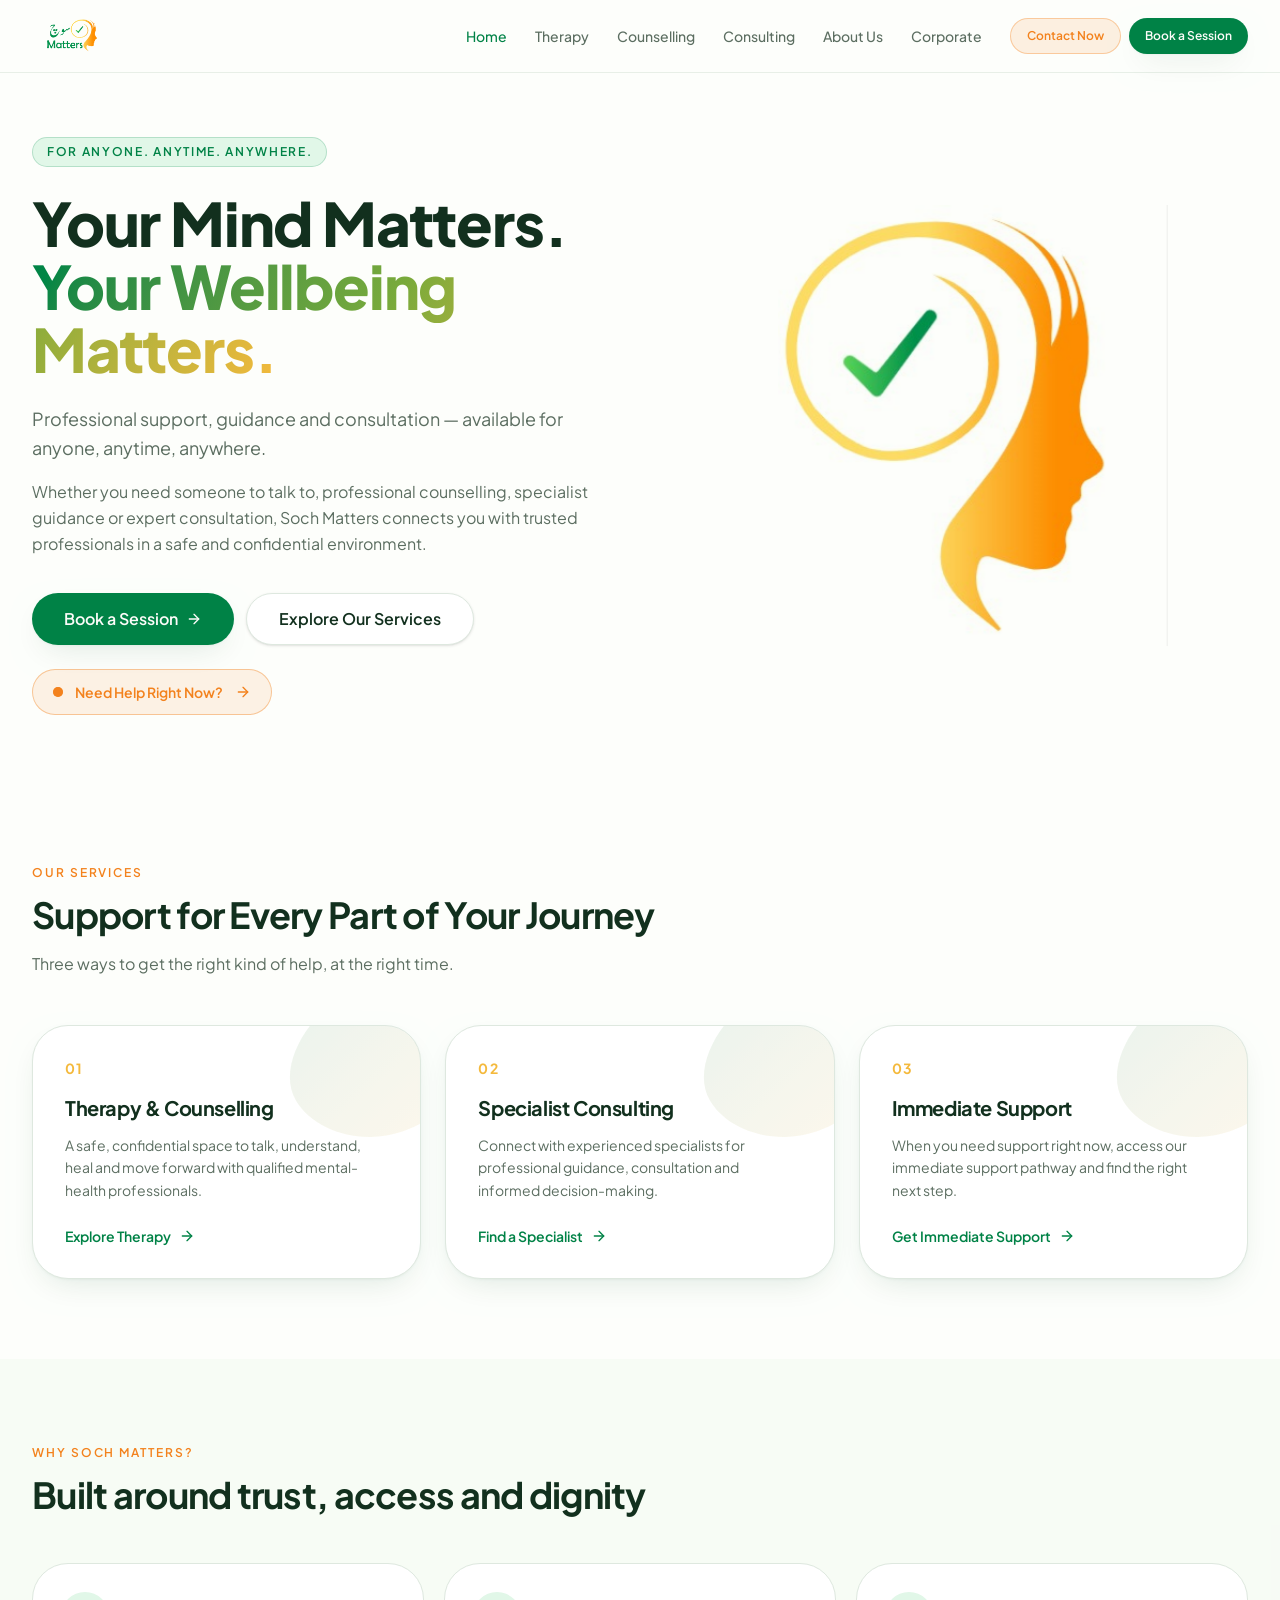
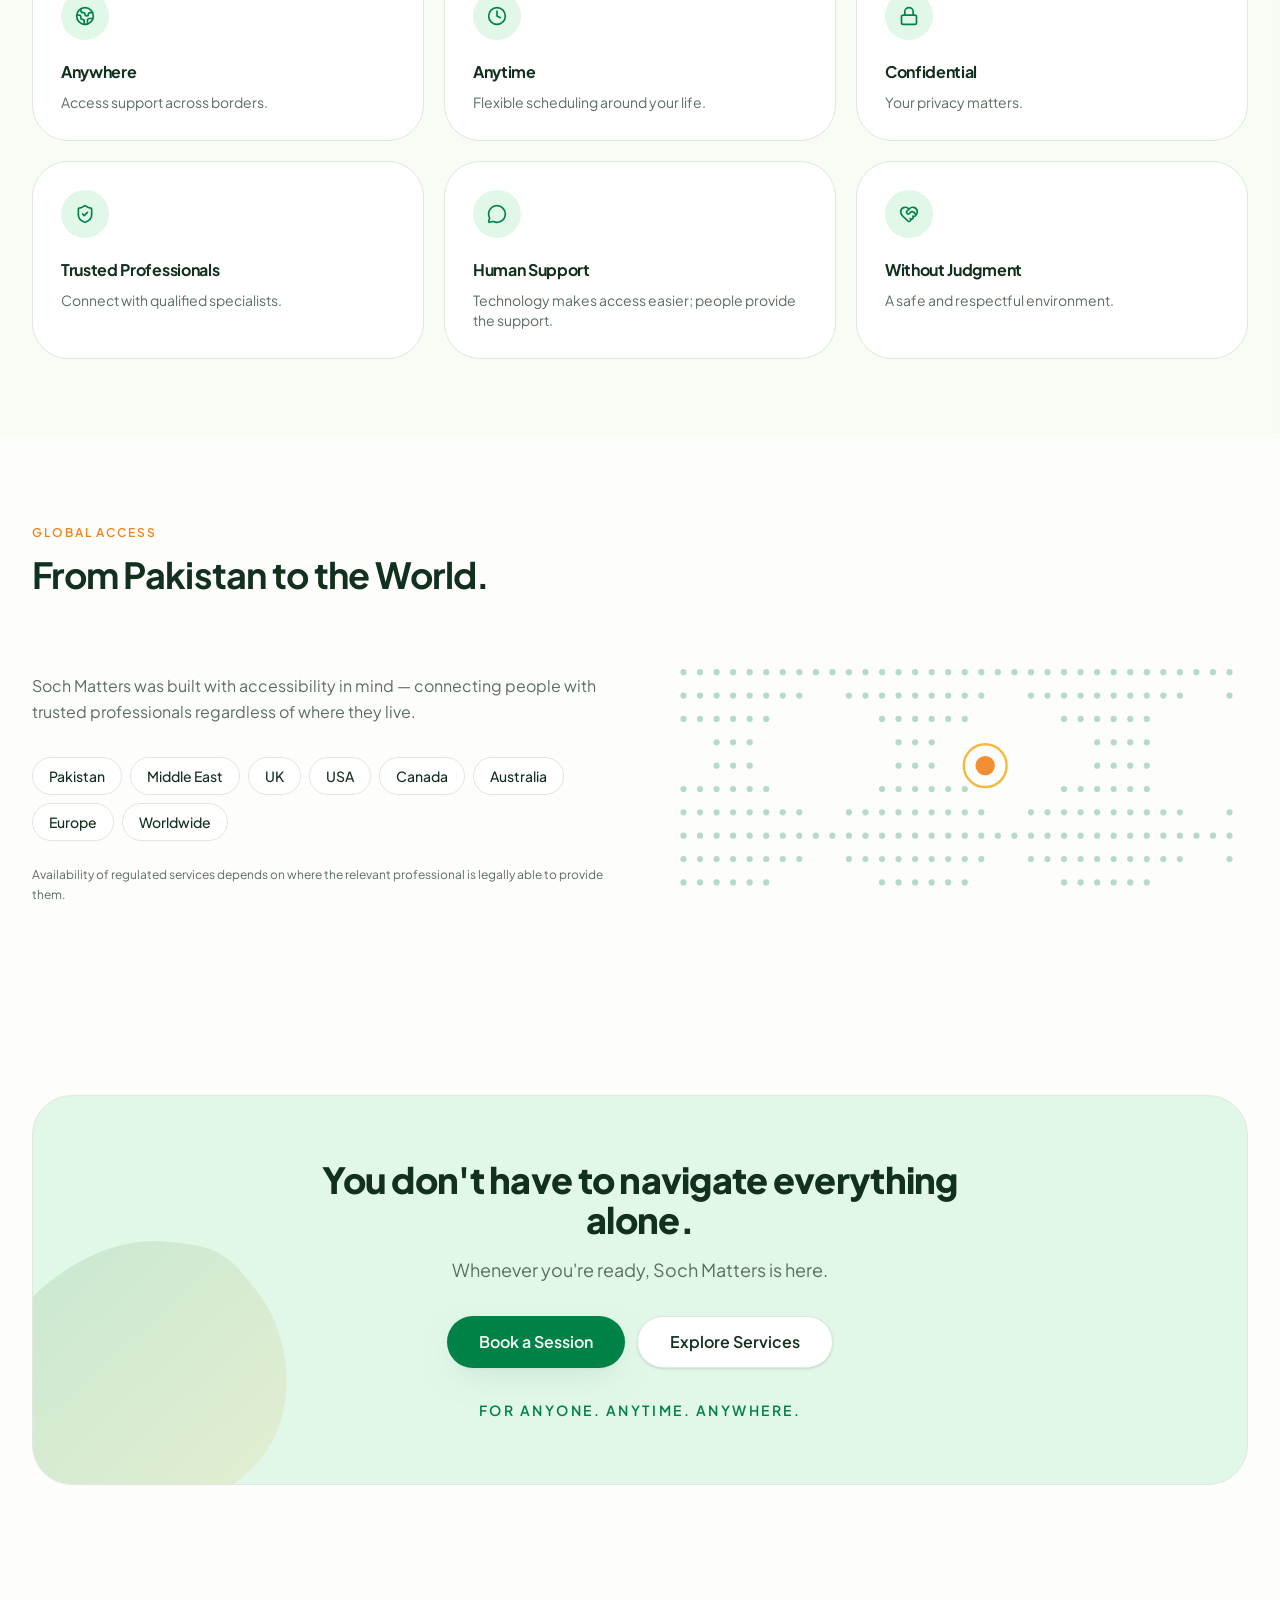
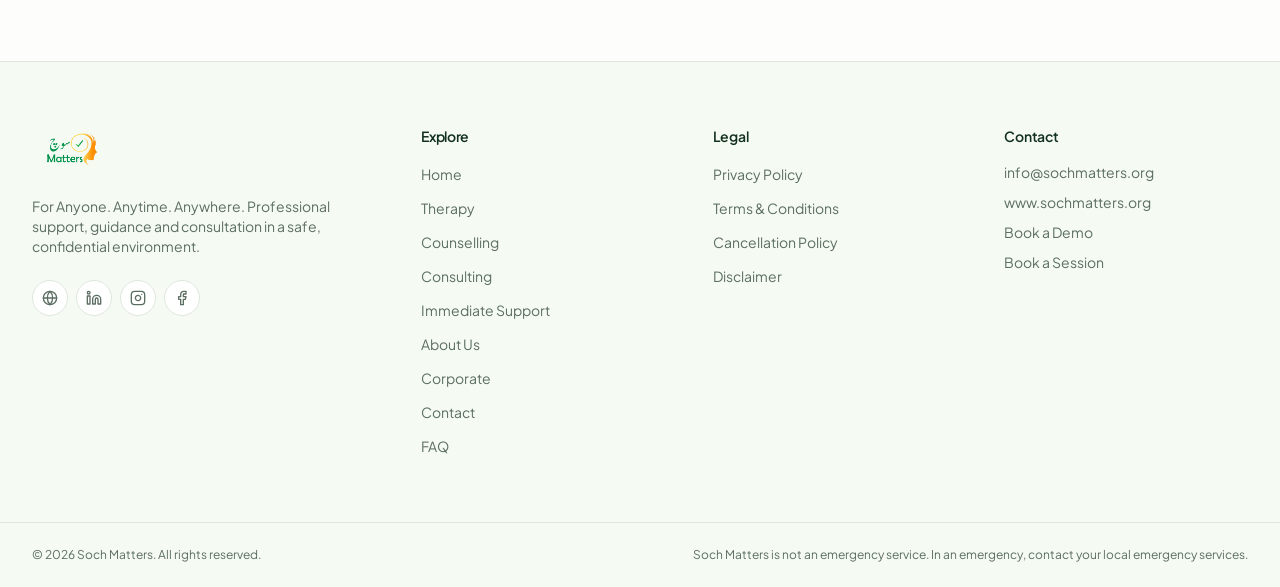
==== index.html @ e253f734 "Add files via upload" ====
<!DOCTYPE html><html lang="en" data-tsd-source="/src/routes/__root.tsx:115:5"><head data-tsd-source="/src/routes/__root.tsx:116:7"><meta charset="utf-8"><meta name="viewport" content="width=device-width, initial-scale=1"><title>Soch Matters — Therapy, Counselling &amp; Specialist Consultation</title><meta name="author" content="Soch Matters"><meta property="og:site_name" content="Soch Matters"><meta name="theme-color" content="#0f7a3d"><meta name="description" content="Your mind matters. Book therapy, counselling or specialist consultation with trusted professionals — for anyone, anytime, anywhere."><meta property="og:title" content="Soch Matters — For Anyone. Anytime. Anywhere."><meta property="og:description" content="Professional support, guidance and consultation in a safe, confidential environment."><meta property="og:type" content="website"><meta name="twitter:card" content="summary_large_image"><link rel="icon" type="image/png" href="favicon.png"><link rel="preconnect" href="https://fonts.googleapis.com"><link rel="preconnect" href="https://fonts.gstatic.com" crossorigin="anonymous"><link rel="stylesheet" href="assets/styles.css"><link rel="stylesheet" href="https://fonts.googleapis.com/css2?family=Plus+Jakarta+Sans:wght@300;400;500;600;700;800&display=swap"></head><body data-tsd-source="/src/routes/__root.tsx:119:7"><a href="#main" class="sr-only focus:not-sr-only focus:absolute focus:left-4 focus:top-4 focus:z-[60] focus:rounded-full focus:bg-primary focus:px-4 focus:py-2 focus:text-sm focus:text-primary-foreground" data-tsd-source="/src/routes/__root.tsx:132:7">Skip to content</a><header class="sticky top-0 z-50 border-b border-border/70 bg-background/85 backdrop-blur-xl" data-tsd-source="/src/components/site/Navbar.tsx:20:5"><nav class="mx-auto grid max-w-7xl grid-cols-[minmax(0,1fr)_auto] items-center gap-4 px-4 py-3 sm:px-6 lg:px-8" aria-label="Main" data-tsd-source="/src/components/site/Navbar.tsx:21:7"><a class="inline-flex items-center gap-3 active" aria-label="Soch Matters home" data-tsd-source="/src/components/site/Logo.tsx:7:5" href="index.html" data-status="active" aria-current="page"><img src="assets/img-83f2485e.png" alt="Soch Matters" width="160" height="80" class="h-11 w-auto sm:h-12" data-tsd-source="/src/components/site/Logo.tsx:8:7"></a><div class="hidden items-center gap-1 lg:flex" data-tsd-source="/src/components/site/Navbar.tsx:27:9"><a class="rounded-full px-3 py-2 text-sm font-medium transition-colors hover:text-primary text-primary" data-tsd-source="/src/components/site/Navbar.tsx:29:13" href="index.html" data-status="active" aria-current="page">Home</a><a class="rounded-full px-3 py-2 text-sm font-medium transition-colors hover:text-primary text-muted-foreground" data-tsd-source="/src/components/site/Navbar.tsx:29:13" href="therapy.html">Therapy</a><a class="rounded-full px-3 py-2 text-sm font-medium transition-colors hover:text-primary text-muted-foreground" data-tsd-source="/src/components/site/Navbar.tsx:29:13" href="counselling.html">Counselling</a><a class="rounded-full px-3 py-2 text-sm font-medium transition-colors hover:text-primary text-muted-foreground" data-tsd-source="/src/components/site/Navbar.tsx:29:13" href="consulting.html">Consulting</a><a class="rounded-full px-3 py-2 text-sm font-medium transition-colors hover:text-primary text-muted-foreground" data-tsd-source="/src/components/site/Navbar.tsx:29:13" href="about.html">About Us</a><a class="rounded-full px-3 py-2 text-sm font-medium transition-colors hover:text-primary text-muted-foreground" data-tsd-source="/src/components/site/Navbar.tsx:29:13" href="corporate.html">Corporate</a><div class="ml-3 flex items-center gap-2" data-tsd-source="/src/components/site/Navbar.tsx:40:11"><a data-tsd-source="/src/components/site/Navbar.tsx:42:15" class="inline-flex items-center justify-center gap-2 whitespace-nowrap rounded-full font-semibold cursor-pointer transition-all duration-200 focus-visible:outline-none focus-visible:ring-2 focus-visible:ring-ring focus-visible:ring-offset-2 focus-visible:ring-offset-background disabled:pointer-events-none disabled:opacity-50 disabled:cursor-not-allowed [&amp;_svg]:pointer-events-none [&amp;_svg]:size-4 [&amp;_svg]:shrink-0 bg-accent/12 text-accent border border-accent/35 hover:bg-accent/20 h-9 px-4 text-xs" href="immediate-support.html">Contact Now</a><a data-tsd-source="/src/components/site/Navbar.tsx:45:15" class="inline-flex items-center justify-center gap-2 whitespace-nowrap rounded-full font-semibold cursor-pointer transition-all duration-200 focus-visible:outline-none focus-visible:ring-2 focus-visible:ring-ring focus-visible:ring-offset-2 focus-visible:ring-offset-background disabled:pointer-events-none disabled:opacity-50 disabled:cursor-not-allowed [&amp;_svg]:pointer-events-none [&amp;_svg]:size-4 [&amp;_svg]:shrink-0 bg-primary text-primary-foreground shadow-soft hover:bg-primary/90 hover:-translate-y-0.5 h-9 px-4 text-xs" href="book.html">Book a Session</a></div></div><button type="button" class="grid size-10 shrink-0 place-items-center rounded-xl border border-border text-foreground lg:hidden" aria-expanded="false" aria-label="Open menu" data-tsd-source="/src/components/site/Navbar.tsx:50:9"><svg xmlns="http://www.w3.org/2000/svg" width="24" height="24" viewBox="0 0 24 24" fill="none" stroke="currentColor" stroke-width="2" stroke-linecap="round" stroke-linejoin="round" class="lucide lucide-menu size-5" aria-hidden="true" data-tsd-source="/src/components/site/Navbar.tsx:57:46"><path d="M4 5h16"></path><path d="M4 12h16"></path><path d="M4 19h16"></path></svg></button></nav></header><main id="main" data-tsd-source="/src/routes/__root.tsx:139:7"><!--$--><section class="relative overflow-hidden bg-background" data-tsd-source="/src/routes/index.tsx:90:7"><div class="mx-auto grid max-w-7xl items-center gap-8 px-4 py-12 sm:px-6 sm:py-16 lg:grid-cols-[1.05fr_0.95fr] lg:gap-14 lg:px-8" data-tsd-source="/src/routes/index.tsx:91:9"><div class="animate-rise-in" data-tsd-source="/src/routes/index.tsx:92:11"><span class="inline-flex items-center rounded-full border border-primary/20 bg-primary-soft px-3.5 py-1.5 text-xs font-semibold uppercase tracking-[0.14em] text-primary" data-tsd-source="/src/routes/index.tsx:93:13">For Anyone. Anytime. Anywhere.</span><h1 class="mt-6 text-4xl font-extrabold leading-[1.05] text-foreground sm:text-6xl" data-tsd-source="/src/routes/index.tsx:96:13">Your Mind Matters.<br data-tsd-source="/src/routes/index.tsx:98:15"><span class="text-gradient-brand" data-tsd-source="/src/routes/index.tsx:99:15">Your Wellbeing Matters.</span></h1><p class="mt-6 max-w-xl text-lg leading-relaxed text-muted-foreground" data-tsd-source="/src/routes/index.tsx:101:13">Professional support, guidance and consultation — available for anyone, anytime, anywhere.</p><p class="mt-4 max-w-xl text-base leading-relaxed text-muted-foreground" data-tsd-source="/src/routes/index.tsx:105:13">Whether you need someone to talk to, professional counselling, specialist guidance or expert consultation, Soch Matters connects you with trusted professionals in a safe and confidential environment.</p><div class="mt-9 flex flex-wrap items-center gap-3" data-tsd-source="/src/routes/index.tsx:110:13"><a data-tsd-source="/src/routes/index.tsx:112:17" class="inline-flex items-center justify-center gap-2 whitespace-nowrap rounded-full font-semibold cursor-pointer transition-all duration-200 focus-visible:outline-none focus-visible:ring-2 focus-visible:ring-ring focus-visible:ring-offset-2 focus-visible:ring-offset-background disabled:pointer-events-none disabled:opacity-50 disabled:cursor-not-allowed [&amp;_svg]:pointer-events-none [&amp;_svg]:size-4 [&amp;_svg]:shrink-0 bg-primary text-primary-foreground shadow-soft hover:bg-primary/90 hover:-translate-y-0.5 h-13 px-8 text-base" href="book.html">Book a Session <svg xmlns="http://www.w3.org/2000/svg" width="24" height="24" viewBox="0 0 24 24" fill="none" stroke="currentColor" stroke-width="2" stroke-linecap="round" stroke-linejoin="round" class="lucide lucide-arrow-right" aria-hidden="true" data-tsd-source="/src/routes/index.tsx:113:34"><path d="M5 12h14"></path><path d="m12 5 7 7-7 7"></path></svg></a><a data-tsd-source="/src/routes/index.tsx:117:17" class="inline-flex items-center justify-center gap-2 whitespace-nowrap rounded-full font-semibold cursor-pointer transition-all duration-200 focus-visible:outline-none focus-visible:ring-2 focus-visible:ring-ring focus-visible:ring-offset-2 focus-visible:ring-offset-background disabled:pointer-events-none disabled:opacity-50 disabled:cursor-not-allowed [&amp;_svg]:pointer-events-none [&amp;_svg]:size-4 [&amp;_svg]:shrink-0 border border-border bg-card text-foreground shadow-sm hover:border-primary/40 hover:bg-primary-soft h-13 px-8 text-base" href="therapy.html">Explore Our Services</a></div><a class="group mt-6 inline-flex items-center gap-3 rounded-full border border-accent/40 bg-accent/10 px-5 py-3 text-sm font-semibold text-accent transition-colors hover:bg-accent/20" data-tsd-source="/src/routes/index.tsx:120:13" href="immediate-support.html"><span class="relative flex size-2.5" data-tsd-source="/src/routes/index.tsx:124:15"><span class="absolute inline-flex size-full animate-ping rounded-full bg-accent opacity-60" data-tsd-source="/src/routes/index.tsx:125:17"></span><span class="relative inline-flex size-2.5 rounded-full bg-accent" data-tsd-source="/src/routes/index.tsx:126:17"></span></span>Need Help Right Now?<svg xmlns="http://www.w3.org/2000/svg" width="24" height="24" viewBox="0 0 24 24" fill="none" stroke="currentColor" stroke-width="2" stroke-linecap="round" stroke-linejoin="round" class="lucide lucide-arrow-right size-4 transition-transform group-hover:translate-x-1" aria-hidden="true" data-tsd-source="/src/routes/index.tsx:129:15"><path d="M5 12h14"></path><path d="m12 5 7 7-7 7"></path></svg></a></div><div class="relative mx-auto flex w-full max-w-lg items-center justify-center" data-tsd-source="/src/routes/index.tsx:133:11"><img src="assets/img-e00fc472.png" alt="Soch Matters head profile with a checkmark inside a golden circle" width="364" height="412" class="h-auto w-full max-w-[220px] object-contain mix-blend-multiply dark:mix-blend-normal sm:max-w-[300px] lg:max-w-[390px]" data-tsd-source="/src/routes/index.tsx:134:13"></div></div></section><section class="py-20" data-tsd-source="/src/components/site/PageHeader.tsx:50:5"><div class="mx-auto max-w-7xl px-4 sm:px-6 lg:px-8" data-tsd-source="/src/components/site/PageHeader.tsx:51:7"><div class="mb-12 max-w-2xl" data-tsd-source="/src/components/site/PageHeader.tsx:53:11"><span class="text-xs font-semibold uppercase tracking-[0.16em] text-accent" data-tsd-source="/src/components/site/PageHeader.tsx:55:15">Our Services</span><h2 class="mt-3 text-3xl font-bold text-foreground sm:text-4xl" data-tsd-source="/src/components/site/PageHeader.tsx:60:15">Support for Every Part of Your Journey</h2><p class="mt-4 text-base leading-relaxed text-muted-foreground" data-tsd-source="/src/components/site/PageHeader.tsx:62:23">Three ways to get the right kind of help, at the right time.</p></div><div class="grid gap-6 md:grid-cols-3" data-tsd-source="/src/routes/index.tsx:151:9"><article class="group relative flex flex-col overflow-hidden rounded-3xl border border-border bg-card p-8 shadow-soft transition-all duration-300 hover:-translate-y-1 hover:shadow-lift" data-tsd-source="/src/routes/index.tsx:153:13"><svg viewBox="0 0 400 400" aria-hidden="true" class="pointer-events-none absolute -right-16 -top-16 size-52 opacity-70 transition-opacity group-hover:opacity-100" data-tsd-source="/src/components/site/MindMotif.tsx:80:5"><defs data-tsd-source="/src/components/site/MindMotif.tsx:81:7"><linearGradient id="blob-g" x1="0" y1="0" x2="1" y2="1" data-tsd-source="/src/components/site/MindMotif.tsx:82:9"><stop offset="0%" stop-color="var(--primary)" data-tsd-source="/src/components/site/MindMotif.tsx:83:11"></stop><stop offset="100%" stop-color="var(--gold)" data-tsd-source="/src/components/site/MindMotif.tsx:84:11"></stop></linearGradient></defs><path fill="url(#blob-g)" opacity="0.14" d="M320 96c34 44 42 110 16 158s-86 78-146 82-124-22-152-70 0-116 40-158 96-70 148-64 60 8 94 52z" data-tsd-source="/src/components/site/MindMotif.tsx:87:7"></path></svg><span class="relative text-sm font-bold tracking-widest text-gold" data-tsd-source="/src/routes/index.tsx:158:15">01</span><h3 class="relative mt-4 text-xl font-bold text-foreground" data-tsd-source="/src/routes/index.tsx:159:15">Therapy &amp; Counselling</h3><p class="relative mt-3 flex-1 text-sm leading-relaxed text-muted-foreground" data-tsd-source="/src/routes/index.tsx:160:15">A safe, confidential space to talk, understand, heal and move forward with qualified mental-health professionals.</p><a class="relative mt-6 inline-flex items-center gap-2 text-sm font-semibold text-primary" data-tsd-source="/src/routes/index.tsx:163:15" href="therapy.html">Explore Therapy<svg xmlns="http://www.w3.org/2000/svg" width="24" height="24" viewBox="0 0 24 24" fill="none" stroke="currentColor" stroke-width="2" stroke-linecap="round" stroke-linejoin="round" class="lucide lucide-arrow-right size-4 transition-transform group-hover:translate-x-1" aria-hidden="true" data-tsd-source="/src/routes/index.tsx:168:17"><path d="M5 12h14"></path><path d="m12 5 7 7-7 7"></path></svg></a></article><article class="group relative flex flex-col overflow-hidden rounded-3xl border border-border bg-card p-8 shadow-soft transition-all duration-300 hover:-translate-y-1 hover:shadow-lift" data-tsd-source="/src/routes/index.tsx:153:13"><svg viewBox="0 0 400 400" aria-hidden="true" class="pointer-events-none absolute -right-16 -top-16 size-52 opacity-70 transition-opacity group-hover:opacity-100" data-tsd-source="/src/components/site/MindMotif.tsx:80:5"><defs data-tsd-source="/src/components/site/MindMotif.tsx:81:7"><linearGradient id="blob-g" x1="0" y1="0" x2="1" y2="1" data-tsd-source="/src/components/site/MindMotif.tsx:82:9"><stop offset="0%" stop-color="var(--primary)" data-tsd-source="/src/components/site/MindMotif.tsx:83:11"></stop><stop offset="100%" stop-color="var(--gold)" data-tsd-source="/src/components/site/MindMotif.tsx:84:11"></stop></linearGradient></defs><path fill="url(#blob-g)" opacity="0.14" d="M320 96c34 44 42 110 16 158s-86 78-146 82-124-22-152-70 0-116 40-158 96-70 148-64 60 8 94 52z" data-tsd-source="/src/components/site/MindMotif.tsx:87:7"></path></svg><span class="relative text-sm font-bold tracking-widest text-gold" data-tsd-source="/src/routes/index.tsx:158:15">02</span><h3 class="relative mt-4 text-xl font-bold text-foreground" data-tsd-source="/src/routes/index.tsx:159:15">Specialist Consulting</h3><p class="relative mt-3 flex-1 text-sm leading-relaxed text-muted-foreground" data-tsd-source="/src/routes/index.tsx:160:15">Connect with experienced specialists for professional guidance, consultation and informed decision-making.</p><a class="relative mt-6 inline-flex items-center gap-2 text-sm font-semibold text-primary" data-tsd-source="/src/routes/index.tsx:163:15" href="consulting.html">Find a Specialist<svg xmlns="http://www.w3.org/2000/svg" width="24" height="24" viewBox="0 0 24 24" fill="none" stroke="currentColor" stroke-width="2" stroke-linecap="round" stroke-linejoin="round" class="lucide lucide-arrow-right size-4 transition-transform group-hover:translate-x-1" aria-hidden="true" data-tsd-source="/src/routes/index.tsx:168:17"><path d="M5 12h14"></path><path d="m12 5 7 7-7 7"></path></svg></a></article><article class="group relative flex flex-col overflow-hidden rounded-3xl border border-border bg-card p-8 shadow-soft transition-all duration-300 hover:-translate-y-1 hover:shadow-lift" data-tsd-source="/src/routes/index.tsx:153:13"><svg viewBox="0 0 400 400" aria-hidden="true" class="pointer-events-none absolute -right-16 -top-16 size-52 opacity-70 transition-opacity group-hover:opacity-100" data-tsd-source="/src/components/site/MindMotif.tsx:80:5"><defs data-tsd-source="/src/components/site/MindMotif.tsx:81:7"><linearGradient id="blob-g" x1="0" y1="0" x2="1" y2="1" data-tsd-source="/src/components/site/MindMotif.tsx:82:9"><stop offset="0%" stop-color="var(--primary)" data-tsd-source="/src/components/site/MindMotif.tsx:83:11"></stop><stop offset="100%" stop-color="var(--gold)" data-tsd-source="/src/components/site/MindMotif.tsx:84:11"></stop></linearGradient></defs><path fill="url(#blob-g)" opacity="0.14" d="M320 96c34 44 42 110 16 158s-86 78-146 82-124-22-152-70 0-116 40-158 96-70 148-64 60 8 94 52z" data-tsd-source="/src/components/site/MindMotif.tsx:87:7"></path></svg><span class="relative text-sm font-bold tracking-widest text-gold" data-tsd-source="/src/routes/index.tsx:158:15">03</span><h3 class="relative mt-4 text-xl font-bold text-foreground" data-tsd-source="/src/routes/index.tsx:159:15">Immediate Support</h3><p class="relative mt-3 flex-1 text-sm leading-relaxed text-muted-foreground" data-tsd-source="/src/routes/index.tsx:160:15">When you need support right now, access our immediate support pathway and find the right next step.</p><a class="relative mt-6 inline-flex items-center gap-2 text-sm font-semibold text-primary" data-tsd-source="/src/routes/index.tsx:163:15" href="immediate-support.html">Get Immediate Support<svg xmlns="http://www.w3.org/2000/svg" width="24" height="24" viewBox="0 0 24 24" fill="none" stroke="currentColor" stroke-width="2" stroke-linecap="round" stroke-linejoin="round" class="lucide lucide-arrow-right size-4 transition-transform group-hover:translate-x-1" aria-hidden="true" data-tsd-source="/src/routes/index.tsx:168:17"><path d="M5 12h14"></path><path d="m12 5 7 7-7 7"></path></svg></a></article></div></div></section><section class="bg-secondary/40 py-20" data-tsd-source="/src/components/site/PageHeader.tsx:50:5"><div class="mx-auto max-w-7xl px-4 sm:px-6 lg:px-8" data-tsd-source="/src/components/site/PageHeader.tsx:51:7"><div class="mb-12 max-w-2xl" data-tsd-source="/src/components/site/PageHeader.tsx:53:11"><span class="text-xs font-semibold uppercase tracking-[0.16em] text-accent" data-tsd-source="/src/components/site/PageHeader.tsx:55:15">Why Soch Matters?</span><h2 class="mt-3 text-3xl font-bold text-foreground sm:text-4xl" data-tsd-source="/src/components/site/PageHeader.tsx:60:15">Built around trust, access and dignity</h2></div><div class="grid gap-5 sm:grid-cols-2 lg:grid-cols-3" data-tsd-source="/src/routes/index.tsx:181:9"><div class="rounded-3xl border border-border bg-card p-7 transition-shadow hover:shadow-soft" data-tsd-source="/src/routes/index.tsx:183:13"><span class="grid size-12 place-items-center rounded-2xl bg-primary-soft text-primary" data-tsd-source="/src/routes/index.tsx:187:15"><svg xmlns="http://www.w3.org/2000/svg" width="24" height="24" viewBox="0 0 24 24" fill="none" stroke="currentColor" stroke-width="2" stroke-linecap="round" stroke-linejoin="round" class="lucide lucide-earth size-5" aria-hidden="true" data-tsd-source="/src/routes/index.tsx:188:17"><path d="M21.54 15H17a2 2 0 0 0-2 2v4.54"></path><path d="M7 3.34V5a3 3 0 0 0 3 3a2 2 0 0 1 2 2c0 1.1.9 2 2 2a2 2 0 0 0 2-2c0-1.1.9-2 2-2h3.17"></path><path d="M11 21.95V18a2 2 0 0 0-2-2a2 2 0 0 1-2-2v-1a2 2 0 0 0-2-2H2.05"></path><circle cx="12" cy="12" r="10"></circle></svg></span><h3 class="mt-5 text-base font-bold text-foreground" data-tsd-source="/src/routes/index.tsx:190:15">Anywhere</h3><p class="mt-2 text-sm text-muted-foreground" data-tsd-source="/src/routes/index.tsx:191:15">Access support across borders.</p></div><div class="rounded-3xl border border-border bg-card p-7 transition-shadow hover:shadow-soft" data-tsd-source="/src/routes/index.tsx:183:13"><span class="grid size-12 place-items-center rounded-2xl bg-primary-soft text-primary" data-tsd-source="/src/routes/index.tsx:187:15"><svg xmlns="http://www.w3.org/2000/svg" width="24" height="24" viewBox="0 0 24 24" fill="none" stroke="currentColor" stroke-width="2" stroke-linecap="round" stroke-linejoin="round" class="lucide lucide-clock size-5" aria-hidden="true" data-tsd-source="/src/routes/index.tsx:188:17"><circle cx="12" cy="12" r="10"></circle><path d="M12 6v6l4 2"></path></svg></span><h3 class="mt-5 text-base font-bold text-foreground" data-tsd-source="/src/routes/index.tsx:190:15">Anytime</h3><p class="mt-2 text-sm text-muted-foreground" data-tsd-source="/src/routes/index.tsx:191:15">Flexible scheduling around your life.</p></div><div class="rounded-3xl border border-border bg-card p-7 transition-shadow hover:shadow-soft" data-tsd-source="/src/routes/index.tsx:183:13"><span class="grid size-12 place-items-center rounded-2xl bg-primary-soft text-primary" data-tsd-source="/src/routes/index.tsx:187:15"><svg xmlns="http://www.w3.org/2000/svg" width="24" height="24" viewBox="0 0 24 24" fill="none" stroke="currentColor" stroke-width="2" stroke-linecap="round" stroke-linejoin="round" class="lucide lucide-lock size-5" aria-hidden="true" data-tsd-source="/src/routes/index.tsx:188:17"><rect width="18" height="11" x="3" y="11" rx="2" ry="2"></rect><path d="M7 11V7a5 5 0 0 1 10 0v4"></path></svg></span><h3 class="mt-5 text-base font-bold text-foreground" data-tsd-source="/src/routes/index.tsx:190:15">Confidential</h3><p class="mt-2 text-sm text-muted-foreground" data-tsd-source="/src/routes/index.tsx:191:15">Your privacy matters.</p></div><div class="rounded-3xl border border-border bg-card p-7 transition-shadow hover:shadow-soft" data-tsd-source="/src/routes/index.tsx:183:13"><span class="grid size-12 place-items-center rounded-2xl bg-primary-soft text-primary" data-tsd-source="/src/routes/index.tsx:187:15"><svg xmlns="http://www.w3.org/2000/svg" width="24" height="24" viewBox="0 0 24 24" fill="none" stroke="currentColor" stroke-width="2" stroke-linecap="round" stroke-linejoin="round" class="lucide lucide-shield-check size-5" aria-hidden="true" data-tsd-source="/src/routes/index.tsx:188:17"><path d="M20 13c0 5-3.5 7.5-7.66 8.95a1 1 0 0 1-.67-.01C7.5 20.5 4 18 4 13V6a1 1 0 0 1 1-1c2 0 4.5-1.2 6.24-2.72a1.17 1.17 0 0 1 1.52 0C14.51 3.81 17 5 19 5a1 1 0 0 1 1 1z"></path><path d="m9 12 2 2 4-4"></path></svg></span><h3 class="mt-5 text-base font-bold text-foreground" data-tsd-source="/src/routes/index.tsx:190:15">Trusted Professionals</h3><p class="mt-2 text-sm text-muted-foreground" data-tsd-source="/src/routes/index.tsx:191:15">Connect with qualified specialists.</p></div><div class="rounded-3xl border border-border bg-card p-7 transition-shadow hover:shadow-soft" data-tsd-source="/src/routes/index.tsx:183:13"><span class="grid size-12 place-items-center rounded-2xl bg-primary-soft text-primary" data-tsd-source="/src/routes/index.tsx:187:15"><svg xmlns="http://www.w3.org/2000/svg" width="24" height="24" viewBox="0 0 24 24" fill="none" stroke="currentColor" stroke-width="2" stroke-linecap="round" stroke-linejoin="round" class="lucide lucide-message-circle size-5" aria-hidden="true" data-tsd-source="/src/routes/index.tsx:188:17"><path d="M2.992 16.342a2 2 0 0 1 .094 1.167l-1.065 3.29a1 1 0 0 0 1.236 1.168l3.413-.998a2 2 0 0 1 1.099.092 10 10 0 1 0-4.777-4.719"></path></svg></span><h3 class="mt-5 text-base font-bold text-foreground" data-tsd-source="/src/routes/index.tsx:190:15">Human Support</h3><p class="mt-2 text-sm text-muted-foreground" data-tsd-source="/src/routes/index.tsx:191:15">Technology makes access easier; people provide the support.</p></div><div class="rounded-3xl border border-border bg-card p-7 transition-shadow hover:shadow-soft" data-tsd-source="/src/routes/index.tsx:183:13"><span class="grid size-12 place-items-center rounded-2xl bg-primary-soft text-primary" data-tsd-source="/src/routes/index.tsx:187:15"><svg xmlns="http://www.w3.org/2000/svg" width="24" height="24" viewBox="0 0 24 24" fill="none" stroke="currentColor" stroke-width="2" stroke-linecap="round" stroke-linejoin="round" class="lucide lucide-heart-handshake size-5" aria-hidden="true" data-tsd-source="/src/routes/index.tsx:188:17"><path d="M19.414 14.414C21 12.828 22 11.5 22 9.5a5.5 5.5 0 0 0-9.591-3.676.6.6 0 0 1-.818.001A5.5 5.5 0 0 0 2 9.5c0 2.3 1.5 4 3 5.5l5.535 5.362a2 2 0 0 0 2.879.052 2.12 2.12 0 0 0-.004-3 2.124 2.124 0 1 0 3-3 2.124 2.124 0 0 0 3.004 0 2 2 0 0 0 0-2.828l-1.881-1.882a2.41 2.41 0 0 0-3.409 0l-1.71 1.71a2 2 0 0 1-2.828 0 2 2 0 0 1 0-2.828l2.823-2.762"></path></svg></span><h3 class="mt-5 text-base font-bold text-foreground" data-tsd-source="/src/routes/index.tsx:190:15">Without Judgment</h3><p class="mt-2 text-sm text-muted-foreground" data-tsd-source="/src/routes/index.tsx:191:15">A safe and respectful environment.</p></div></div></div></section><section class="py-20" data-tsd-source="/src/components/site/PageHeader.tsx:50:5"><div class="mx-auto max-w-7xl px-4 sm:px-6 lg:px-8" data-tsd-source="/src/components/site/PageHeader.tsx:51:7"><div class="mb-12 max-w-2xl" data-tsd-source="/src/components/site/PageHeader.tsx:53:11"><span class="text-xs font-semibold uppercase tracking-[0.16em] text-accent" data-tsd-source="/src/components/site/PageHeader.tsx:55:15">Global Access</span><h2 class="mt-3 text-3xl font-bold text-foreground sm:text-4xl" data-tsd-source="/src/components/site/PageHeader.tsx:60:15">From Pakistan to the World.</h2></div><div class="grid items-center gap-12 lg:grid-cols-[1fr_1fr]" data-tsd-source="/src/routes/index.tsx:199:9"><div data-tsd-source="/src/routes/index.tsx:200:11"><p class="max-w-xl text-base leading-relaxed text-muted-foreground" data-tsd-source="/src/routes/index.tsx:201:13">Soch Matters was built with accessibility in mind — connecting people with trusted professionals regardless of where they live.</p><ul class="mt-8 flex flex-wrap gap-2" data-tsd-source="/src/routes/index.tsx:205:13"><li class="rounded-full border border-border bg-card px-4 py-2 text-sm font-medium text-foreground" data-tsd-source="/src/routes/index.tsx:207:17">Pakistan</li><li class="rounded-full border border-border bg-card px-4 py-2 text-sm font-medium text-foreground" data-tsd-source="/src/routes/index.tsx:207:17">Middle East</li><li class="rounded-full border border-border bg-card px-4 py-2 text-sm font-medium text-foreground" data-tsd-source="/src/routes/index.tsx:207:17">UK</li><li class="rounded-full border border-border bg-card px-4 py-2 text-sm font-medium text-foreground" data-tsd-source="/src/routes/index.tsx:207:17">USA</li><li class="rounded-full border border-border bg-card px-4 py-2 text-sm font-medium text-foreground" data-tsd-source="/src/routes/index.tsx:207:17">Canada</li><li class="rounded-full border border-border bg-card px-4 py-2 text-sm font-medium text-foreground" data-tsd-source="/src/routes/index.tsx:207:17">Australia</li><li class="rounded-full border border-border bg-card px-4 py-2 text-sm font-medium text-foreground" data-tsd-source="/src/routes/index.tsx:207:17">Europe</li><li class="rounded-full border border-border bg-card px-4 py-2 text-sm font-medium text-foreground" data-tsd-source="/src/routes/index.tsx:207:17">Worldwide</li></ul><p class="mt-6 max-w-xl text-xs leading-relaxed text-muted-foreground" data-tsd-source="/src/routes/index.tsx:215:13">Availability of regulated services depends on where the relevant professional is legally able to provide them.</p></div><svg viewBox="0 0 600 300" role="img" aria-label="Abstract dotted world map" class="w-full" data-tsd-source="/src/routes/index.tsx:220:11"><g fill="var(--primary)" opacity="0.28" data-tsd-source="/src/routes/index.tsx:226:13"><circle cx="20" cy="30" r="3.2" data-tsd-source="/src/routes/index.tsx:234:34"></circle><circle cx="37" cy="30" r="3.2" data-tsd-source="/src/routes/index.tsx:234:34"></circle><circle cx="54" cy="30" r="3.2" data-tsd-source="/src/routes/index.tsx:234:34"></circle><circle cx="71" cy="30" r="3.2" data-tsd-source="/src/routes/index.tsx:234:34"></circle><circle cx="88" cy="30" r="3.2" data-tsd-source="/src/routes/index.tsx:234:34"></circle><circle cx="105" cy="30" r="3.2" data-tsd-source="/src/routes/index.tsx:234:34"></circle><circle cx="122" cy="30" r="3.2" data-tsd-source="/src/routes/index.tsx:234:34"></circle><circle cx="139" cy="30" r="3.2" data-tsd-source="/src/routes/index.tsx:234:34"></circle><circle cx="156" cy="30" r="3.2" data-tsd-source="/src/routes/index.tsx:234:34"></circle><circle cx="173" cy="30" r="3.2" data-tsd-source="/src/routes/index.tsx:234:34"></circle><circle cx="190" cy="30" r="3.2" data-tsd-source="/src/routes/index.tsx:234:34"></circle><circle cx="207" cy="30" r="3.2" data-tsd-source="/src/routes/index.tsx:234:34"></circle><circle cx="224" cy="30" r="3.2" data-tsd-source="/src/routes/index.tsx:234:34"></circle><circle cx="241" cy="30" r="3.2" data-tsd-source="/src/routes/index.tsx:234:34"></circle><circle cx="258" cy="30" r="3.2" data-tsd-source="/src/routes/index.tsx:234:34"></circle><circle cx="275" cy="30" r="3.2" data-tsd-source="/src/routes/index.tsx:234:34"></circle><circle cx="292" cy="30" r="3.2" data-tsd-source="/src/routes/index.tsx:234:34"></circle><circle cx="309" cy="30" r="3.2" data-tsd-source="/src/routes/index.tsx:234:34"></circle><circle cx="326" cy="30" r="3.2" data-tsd-source="/src/routes/index.tsx:234:34"></circle><circle cx="343" cy="30" r="3.2" data-tsd-source="/src/routes/index.tsx:234:34"></circle><circle cx="360" cy="30" r="3.2" data-tsd-source="/src/routes/index.tsx:234:34"></circle><circle cx="377" cy="30" r="3.2" data-tsd-source="/src/routes/index.tsx:234:34"></circle><circle cx="394" cy="30" r="3.2" data-tsd-source="/src/routes/index.tsx:234:34"></circle><circle cx="411" cy="30" r="3.2" data-tsd-source="/src/routes/index.tsx:234:34"></circle><circle cx="428" cy="30" r="3.2" data-tsd-source="/src/routes/index.tsx:234:34"></circle><circle cx="445" cy="30" r="3.2" data-tsd-source="/src/routes/index.tsx:234:34"></circle><circle cx="462" cy="30" r="3.2" data-tsd-source="/src/routes/index.tsx:234:34"></circle><circle cx="479" cy="30" r="3.2" data-tsd-source="/src/routes/index.tsx:234:34"></circle><circle cx="496" cy="30" r="3.2" data-tsd-source="/src/routes/index.tsx:234:34"></circle><circle cx="513" cy="30" r="3.2" data-tsd-source="/src/routes/index.tsx:234:34"></circle><circle cx="530" cy="30" r="3.2" data-tsd-source="/src/routes/index.tsx:234:34"></circle><circle cx="547" cy="30" r="3.2" data-tsd-source="/src/routes/index.tsx:234:34"></circle><circle cx="564" cy="30" r="3.2" data-tsd-source="/src/routes/index.tsx:234:34"></circle><circle cx="581" cy="30" r="3.2" data-tsd-source="/src/routes/index.tsx:234:34"></circle><circle cx="20" cy="54" r="3.2" data-tsd-source="/src/routes/index.tsx:234:34"></circle><circle cx="37" cy="54" r="3.2" data-tsd-source="/src/routes/index.tsx:234:34"></circle><circle cx="54" cy="54" r="3.2" data-tsd-source="/src/routes/index.tsx:234:34"></circle><circle cx="71" cy="54" r="3.2" data-tsd-source="/src/routes/index.tsx:234:34"></circle><circle cx="88" cy="54" r="3.2" data-tsd-source="/src/routes/index.tsx:234:34"></circle><circle cx="105" cy="54" r="3.2" data-tsd-source="/src/routes/index.tsx:234:34"></circle><circle cx="122" cy="54" r="3.2" data-tsd-source="/src/routes/index.tsx:234:34"></circle><circle cx="139" cy="54" r="3.2" data-tsd-source="/src/routes/index.tsx:234:34"></circle><circle cx="190" cy="54" r="3.2" data-tsd-source="/src/routes/index.tsx:234:34"></circle><circle cx="207" cy="54" r="3.2" data-tsd-source="/src/routes/index.tsx:234:34"></circle><circle cx="224" cy="54" r="3.2" data-tsd-source="/src/routes/index.tsx:234:34"></circle><circle cx="241" cy="54" r="3.2" data-tsd-source="/src/routes/index.tsx:234:34"></circle><circle cx="258" cy="54" r="3.2" data-tsd-source="/src/routes/index.tsx:234:34"></circle><circle cx="275" cy="54" r="3.2" data-tsd-source="/src/routes/index.tsx:234:34"></circle><circle cx="292" cy="54" r="3.2" data-tsd-source="/src/routes/index.tsx:234:34"></circle><circle cx="309" cy="54" r="3.2" data-tsd-source="/src/routes/index.tsx:234:34"></circle><circle cx="326" cy="54" r="3.2" data-tsd-source="/src/routes/index.tsx:234:34"></circle><circle cx="377" cy="54" r="3.2" data-tsd-source="/src/routes/index.tsx:234:34"></circle><circle cx="394" cy="54" r="3.2" data-tsd-source="/src/routes/index.tsx:234:34"></circle><circle cx="411" cy="54" r="3.2" data-tsd-source="/src/routes/index.tsx:234:34"></circle><circle cx="428" cy="54" r="3.2" data-tsd-source="/src/routes/index.tsx:234:34"></circle><circle cx="445" cy="54" r="3.2" data-tsd-source="/src/routes/index.tsx:234:34"></circle><circle cx="462" cy="54" r="3.2" data-tsd-source="/src/routes/index.tsx:234:34"></circle><circle cx="479" cy="54" r="3.2" data-tsd-source="/src/routes/index.tsx:234:34"></circle><circle cx="496" cy="54" r="3.2" data-tsd-source="/src/routes/index.tsx:234:34"></circle><circle cx="513" cy="54" r="3.2" data-tsd-source="/src/routes/index.tsx:234:34"></circle><circle cx="530" cy="54" r="3.2" data-tsd-source="/src/routes/index.tsx:234:34"></circle><circle cx="581" cy="54" r="3.2" data-tsd-source="/src/routes/index.tsx:234:34"></circle><circle cx="20" cy="78" r="3.2" data-tsd-source="/src/routes/index.tsx:234:34"></circle><circle cx="37" cy="78" r="3.2" data-tsd-source="/src/routes/index.tsx:234:34"></circle><circle cx="54" cy="78" r="3.2" data-tsd-source="/src/routes/index.tsx:234:34"></circle><circle cx="71" cy="78" r="3.2" data-tsd-source="/src/routes/index.tsx:234:34"></circle><circle cx="88" cy="78" r="3.2" data-tsd-source="/src/routes/index.tsx:234:34"></circle><circle cx="105" cy="78" r="3.2" data-tsd-source="/src/routes/index.tsx:234:34"></circle><circle cx="224" cy="78" r="3.2" data-tsd-source="/src/routes/index.tsx:234:34"></circle><circle cx="241" cy="78" r="3.2" data-tsd-source="/src/routes/index.tsx:234:34"></circle><circle cx="258" cy="78" r="3.2" data-tsd-source="/src/routes/index.tsx:234:34"></circle><circle cx="275" cy="78" r="3.2" data-tsd-source="/src/routes/index.tsx:234:34"></circle><circle cx="292" cy="78" r="3.2" data-tsd-source="/src/routes/index.tsx:234:34"></circle><circle cx="309" cy="78" r="3.2" data-tsd-source="/src/routes/index.tsx:234:34"></circle><circle cx="411" cy="78" r="3.2" data-tsd-source="/src/routes/index.tsx:234:34"></circle><circle cx="428" cy="78" r="3.2" data-tsd-source="/src/routes/index.tsx:234:34"></circle><circle cx="445" cy="78" r="3.2" data-tsd-source="/src/routes/index.tsx:234:34"></circle><circle cx="462" cy="78" r="3.2" data-tsd-source="/src/routes/index.tsx:234:34"></circle><circle cx="479" cy="78" r="3.2" data-tsd-source="/src/routes/index.tsx:234:34"></circle><circle cx="496" cy="78" r="3.2" data-tsd-source="/src/routes/index.tsx:234:34"></circle><circle cx="54" cy="102" r="3.2" data-tsd-source="/src/routes/index.tsx:234:34"></circle><circle cx="71" cy="102" r="3.2" data-tsd-source="/src/routes/index.tsx:234:34"></circle><circle cx="88" cy="102" r="3.2" data-tsd-source="/src/routes/index.tsx:234:34"></circle><circle cx="241" cy="102" r="3.2" data-tsd-source="/src/routes/index.tsx:234:34"></circle><circle cx="258" cy="102" r="3.2" data-tsd-source="/src/routes/index.tsx:234:34"></circle><circle cx="275" cy="102" r="3.2" data-tsd-source="/src/routes/index.tsx:234:34"></circle><circle cx="445" cy="102" r="3.2" data-tsd-source="/src/routes/index.tsx:234:34"></circle><circle cx="462" cy="102" r="3.2" data-tsd-source="/src/routes/index.tsx:234:34"></circle><circle cx="479" cy="102" r="3.2" data-tsd-source="/src/routes/index.tsx:234:34"></circle><circle cx="496" cy="102" r="3.2" data-tsd-source="/src/routes/index.tsx:234:34"></circle><circle cx="54" cy="126" r="3.2" data-tsd-source="/src/routes/index.tsx:234:34"></circle><circle cx="71" cy="126" r="3.2" data-tsd-source="/src/routes/index.tsx:234:34"></circle><circle cx="88" cy="126" r="3.2" data-tsd-source="/src/routes/index.tsx:234:34"></circle><circle cx="241" cy="126" r="3.2" data-tsd-source="/src/routes/index.tsx:234:34"></circle><circle cx="258" cy="126" r="3.2" data-tsd-source="/src/routes/index.tsx:234:34"></circle><circle cx="275" cy="126" r="3.2" data-tsd-source="/src/routes/index.tsx:234:34"></circle><circle cx="445" cy="126" r="3.2" data-tsd-source="/src/routes/index.tsx:234:34"></circle><circle cx="462" cy="126" r="3.2" data-tsd-source="/src/routes/index.tsx:234:34"></circle><circle cx="479" cy="126" r="3.2" data-tsd-source="/src/routes/index.tsx:234:34"></circle><circle cx="496" cy="126" r="3.2" data-tsd-source="/src/routes/index.tsx:234:34"></circle><circle cx="20" cy="150" r="3.2" data-tsd-source="/src/routes/index.tsx:234:34"></circle><circle cx="37" cy="150" r="3.2" data-tsd-source="/src/routes/index.tsx:234:34"></circle><circle cx="54" cy="150" r="3.2" data-tsd-source="/src/routes/index.tsx:234:34"></circle><circle cx="71" cy="150" r="3.2" data-tsd-source="/src/routes/index.tsx:234:34"></circle><circle cx="88" cy="150" r="3.2" data-tsd-source="/src/routes/index.tsx:234:34"></circle><circle cx="105" cy="150" r="3.2" data-tsd-source="/src/routes/index.tsx:234:34"></circle><circle cx="224" cy="150" r="3.2" data-tsd-source="/src/routes/index.tsx:234:34"></circle><circle cx="241" cy="150" r="3.2" data-tsd-source="/src/routes/index.tsx:234:34"></circle><circle cx="258" cy="150" r="3.2" data-tsd-source="/src/routes/index.tsx:234:34"></circle><circle cx="275" cy="150" r="3.2" data-tsd-source="/src/routes/index.tsx:234:34"></circle><circle cx="292" cy="150" r="3.2" data-tsd-source="/src/routes/index.tsx:234:34"></circle><circle cx="309" cy="150" r="3.2" data-tsd-source="/src/routes/index.tsx:234:34"></circle><circle cx="411" cy="150" r="3.2" data-tsd-source="/src/routes/index.tsx:234:34"></circle><circle cx="428" cy="150" r="3.2" data-tsd-source="/src/routes/index.tsx:234:34"></circle><circle cx="445" cy="150" r="3.2" data-tsd-source="/src/routes/index.tsx:234:34"></circle><circle cx="462" cy="150" r="3.2" data-tsd-source="/src/routes/index.tsx:234:34"></circle><circle cx="479" cy="150" r="3.2" data-tsd-source="/src/routes/index.tsx:234:34"></circle><circle cx="496" cy="150" r="3.2" data-tsd-source="/src/routes/index.tsx:234:34"></circle><circle cx="20" cy="174" r="3.2" data-tsd-source="/src/routes/index.tsx:234:34"></circle><circle cx="37" cy="174" r="3.2" data-tsd-source="/src/routes/index.tsx:234:34"></circle><circle cx="54" cy="174" r="3.2" data-tsd-source="/src/routes/index.tsx:234:34"></circle><circle cx="71" cy="174" r="3.2" data-tsd-source="/src/routes/index.tsx:234:34"></circle><circle cx="88" cy="174" r="3.2" data-tsd-source="/src/routes/index.tsx:234:34"></circle><circle cx="105" cy="174" r="3.2" data-tsd-source="/src/routes/index.tsx:234:34"></circle><circle cx="122" cy="174" r="3.2" data-tsd-source="/src/routes/index.tsx:234:34"></circle><circle cx="139" cy="174" r="3.2" data-tsd-source="/src/routes/index.tsx:234:34"></circle><circle cx="190" cy="174" r="3.2" data-tsd-source="/src/routes/index.tsx:234:34"></circle><circle cx="207" cy="174" r="3.2" data-tsd-source="/src/routes/index.tsx:234:34"></circle><circle cx="224" cy="174" r="3.2" data-tsd-source="/src/routes/index.tsx:234:34"></circle><circle cx="241" cy="174" r="3.2" data-tsd-source="/src/routes/index.tsx:234:34"></circle><circle cx="258" cy="174" r="3.2" data-tsd-source="/src/routes/index.tsx:234:34"></circle><circle cx="275" cy="174" r="3.2" data-tsd-source="/src/routes/index.tsx:234:34"></circle><circle cx="292" cy="174" r="3.2" data-tsd-source="/src/routes/index.tsx:234:34"></circle><circle cx="309" cy="174" r="3.2" data-tsd-source="/src/routes/index.tsx:234:34"></circle><circle cx="326" cy="174" r="3.2" data-tsd-source="/src/routes/index.tsx:234:34"></circle><circle cx="377" cy="174" r="3.2" data-tsd-source="/src/routes/index.tsx:234:34"></circle><circle cx="394" cy="174" r="3.2" data-tsd-source="/src/routes/index.tsx:234:34"></circle><circle cx="411" cy="174" r="3.2" data-tsd-source="/src/routes/index.tsx:234:34"></circle><circle cx="428" cy="174" r="3.2" data-tsd-source="/src/routes/index.tsx:234:34"></circle><circle cx="445" cy="174" r="3.2" data-tsd-source="/src/routes/index.tsx:234:34"></circle><circle cx="462" cy="174" r="3.2" data-tsd-source="/src/routes/index.tsx:234:34"></circle><circle cx="479" cy="174" r="3.2" data-tsd-source="/src/routes/index.tsx:234:34"></circle><circle cx="496" cy="174" r="3.2" data-tsd-source="/src/routes/index.tsx:234:34"></circle><circle cx="513" cy="174" r="3.2" data-tsd-source="/src/routes/index.tsx:234:34"></circle><circle cx="530" cy="174" r="3.2" data-tsd-source="/src/routes/index.tsx:234:34"></circle><circle cx="581" cy="174" r="3.2" data-tsd-source="/src/routes/index.tsx:234:34"></circle><circle cx="20" cy="198" r="3.2" data-tsd-source="/src/routes/index.tsx:234:34"></circle><circle cx="37" cy="198" r="3.2" data-tsd-source="/src/routes/index.tsx:234:34"></circle><circle cx="54" cy="198" r="3.2" data-tsd-source="/src/routes/index.tsx:234:34"></circle><circle cx="71" cy="198" r="3.2" data-tsd-source="/src/routes/index.tsx:234:34"></circle><circle cx="88" cy="198" r="3.2" data-tsd-source="/src/routes/index.tsx:234:34"></circle><circle cx="105" cy="198" r="3.2" data-tsd-source="/src/routes/index.tsx:234:34"></circle><circle cx="122" cy="198" r="3.2" data-tsd-source="/src/routes/index.tsx:234:34"></circle><circle cx="139" cy="198" r="3.2" data-tsd-source="/src/routes/index.tsx:234:34"></circle><circle cx="156" cy="198" r="3.2" data-tsd-source="/src/routes/index.tsx:234:34"></circle><circle cx="173" cy="198" r="3.2" data-tsd-source="/src/routes/index.tsx:234:34"></circle><circle cx="190" cy="198" r="3.2" data-tsd-source="/src/routes/index.tsx:234:34"></circle><circle cx="207" cy="198" r="3.2" data-tsd-source="/src/routes/index.tsx:234:34"></circle><circle cx="224" cy="198" r="3.2" data-tsd-source="/src/routes/index.tsx:234:34"></circle><circle cx="241" cy="198" r="3.2" data-tsd-source="/src/routes/index.tsx:234:34"></circle><circle cx="258" cy="198" r="3.2" data-tsd-source="/src/routes/index.tsx:234:34"></circle><circle cx="275" cy="198" r="3.2" data-tsd-source="/src/routes/index.tsx:234:34"></circle><circle cx="292" cy="198" r="3.2" data-tsd-source="/src/routes/index.tsx:234:34"></circle><circle cx="309" cy="198" r="3.2" data-tsd-source="/src/routes/index.tsx:234:34"></circle><circle cx="326" cy="198" r="3.2" data-tsd-source="/src/routes/index.tsx:234:34"></circle><circle cx="343" cy="198" r="3.2" data-tsd-source="/src/routes/index.tsx:234:34"></circle><circle cx="360" cy="198" r="3.2" data-tsd-source="/src/routes/index.tsx:234:34"></circle><circle cx="377" cy="198" r="3.2" data-tsd-source="/src/routes/index.tsx:234:34"></circle><circle cx="394" cy="198" r="3.2" data-tsd-source="/src/routes/index.tsx:234:34"></circle><circle cx="411" cy="198" r="3.2" data-tsd-source="/src/routes/index.tsx:234:34"></circle><circle cx="428" cy="198" r="3.2" data-tsd-source="/src/routes/index.tsx:234:34"></circle><circle cx="445" cy="198" r="3.2" data-tsd-source="/src/routes/index.tsx:234:34"></circle><circle cx="462" cy="198" r="3.2" data-tsd-source="/src/routes/index.tsx:234:34"></circle><circle cx="479" cy="198" r="3.2" data-tsd-source="/src/routes/index.tsx:234:34"></circle><circle cx="496" cy="198" r="3.2" data-tsd-source="/src/routes/index.tsx:234:34"></circle><circle cx="513" cy="198" r="3.2" data-tsd-source="/src/routes/index.tsx:234:34"></circle><circle cx="530" cy="198" r="3.2" data-tsd-source="/src/routes/index.tsx:234:34"></circle><circle cx="547" cy="198" r="3.2" data-tsd-source="/src/routes/index.tsx:234:34"></circle><circle cx="564" cy="198" r="3.2" data-tsd-source="/src/routes/index.tsx:234:34"></circle><circle cx="581" cy="198" r="3.2" data-tsd-source="/src/routes/index.tsx:234:34"></circle><circle cx="20" cy="222" r="3.2" data-tsd-source="/src/routes/index.tsx:234:34"></circle><circle cx="37" cy="222" r="3.2" data-tsd-source="/src/routes/index.tsx:234:34"></circle><circle cx="54" cy="222" r="3.2" data-tsd-source="/src/routes/index.tsx:234:34"></circle><circle cx="71" cy="222" r="3.2" data-tsd-source="/src/routes/index.tsx:234:34"></circle><circle cx="88" cy="222" r="3.2" data-tsd-source="/src/routes/index.tsx:234:34"></circle><circle cx="105" cy="222" r="3.2" data-tsd-source="/src/routes/index.tsx:234:34"></circle><circle cx="122" cy="222" r="3.2" data-tsd-source="/src/routes/index.tsx:234:34"></circle><circle cx="139" cy="222" r="3.2" data-tsd-source="/src/routes/index.tsx:234:34"></circle><circle cx="190" cy="222" r="3.2" data-tsd-source="/src/routes/index.tsx:234:34"></circle><circle cx="207" cy="222" r="3.2" data-tsd-source="/src/routes/index.tsx:234:34"></circle><circle cx="224" cy="222" r="3.2" data-tsd-source="/src/routes/index.tsx:234:34"></circle><circle cx="241" cy="222" r="3.2" data-tsd-source="/src/routes/index.tsx:234:34"></circle><circle cx="258" cy="222" r="3.2" data-tsd-source="/src/routes/index.tsx:234:34"></circle><circle cx="275" cy="222" r="3.2" data-tsd-source="/src/routes/index.tsx:234:34"></circle><circle cx="292" cy="222" r="3.2" data-tsd-source="/src/routes/index.tsx:234:34"></circle><circle cx="309" cy="222" r="3.2" data-tsd-source="/src/routes/index.tsx:234:34"></circle><circle cx="326" cy="222" r="3.2" data-tsd-source="/src/routes/index.tsx:234:34"></circle><circle cx="377" cy="222" r="3.2" data-tsd-source="/src/routes/index.tsx:234:34"></circle><circle cx="394" cy="222" r="3.2" data-tsd-source="/src/routes/index.tsx:234:34"></circle><circle cx="411" cy="222" r="3.2" data-tsd-source="/src/routes/index.tsx:234:34"></circle><circle cx="428" cy="222" r="3.2" data-tsd-source="/src/routes/index.tsx:234:34"></circle><circle cx="445" cy="222" r="3.2" data-tsd-source="/src/routes/index.tsx:234:34"></circle><circle cx="462" cy="222" r="3.2" data-tsd-source="/src/routes/index.tsx:234:34"></circle><circle cx="479" cy="222" r="3.2" data-tsd-source="/src/routes/index.tsx:234:34"></circle><circle cx="496" cy="222" r="3.2" data-tsd-source="/src/routes/index.tsx:234:34"></circle><circle cx="513" cy="222" r="3.2" data-tsd-source="/src/routes/index.tsx:234:34"></circle><circle cx="530" cy="222" r="3.2" data-tsd-source="/src/routes/index.tsx:234:34"></circle><circle cx="581" cy="222" r="3.2" data-tsd-source="/src/routes/index.tsx:234:34"></circle><circle cx="20" cy="246" r="3.2" data-tsd-source="/src/routes/index.tsx:234:34"></circle><circle cx="37" cy="246" r="3.2" data-tsd-source="/src/routes/index.tsx:234:34"></circle><circle cx="54" cy="246" r="3.2" data-tsd-source="/src/routes/index.tsx:234:34"></circle><circle cx="71" cy="246" r="3.2" data-tsd-source="/src/routes/index.tsx:234:34"></circle><circle cx="88" cy="246" r="3.2" data-tsd-source="/src/routes/index.tsx:234:34"></circle><circle cx="105" cy="246" r="3.2" data-tsd-source="/src/routes/index.tsx:234:34"></circle><circle cx="224" cy="246" r="3.2" data-tsd-source="/src/routes/index.tsx:234:34"></circle><circle cx="241" cy="246" r="3.2" data-tsd-source="/src/routes/index.tsx:234:34"></circle><circle cx="258" cy="246" r="3.2" data-tsd-source="/src/routes/index.tsx:234:34"></circle><circle cx="275" cy="246" r="3.2" data-tsd-source="/src/routes/index.tsx:234:34"></circle><circle cx="292" cy="246" r="3.2" data-tsd-source="/src/routes/index.tsx:234:34"></circle><circle cx="309" cy="246" r="3.2" data-tsd-source="/src/routes/index.tsx:234:34"></circle><circle cx="411" cy="246" r="3.2" data-tsd-source="/src/routes/index.tsx:234:34"></circle><circle cx="428" cy="246" r="3.2" data-tsd-source="/src/routes/index.tsx:234:34"></circle><circle cx="445" cy="246" r="3.2" data-tsd-source="/src/routes/index.tsx:234:34"></circle><circle cx="462" cy="246" r="3.2" data-tsd-source="/src/routes/index.tsx:234:34"></circle><circle cx="479" cy="246" r="3.2" data-tsd-source="/src/routes/index.tsx:234:34"></circle><circle cx="496" cy="246" r="3.2" data-tsd-source="/src/routes/index.tsx:234:34"></circle></g><g data-tsd-source="/src/routes/index.tsx:237:13"><circle cx="330" cy="126" r="10" fill="var(--accent)" opacity="0.9" data-tsd-source="/src/routes/index.tsx:238:15"></circle><circle cx="330" cy="126" r="22" fill="none" stroke="var(--gold)" stroke-width="2.5" data-tsd-source="/src/routes/index.tsx:239:15"></circle></g></svg></div></div></section><section class="py-20" data-tsd-source="/src/routes/index.tsx:246:7"><div class="mx-auto max-w-7xl px-4 sm:px-6 lg:px-8" data-tsd-source="/src/routes/index.tsx:247:9"><div class="relative overflow-hidden rounded-[2.5rem] border border-border bg-primary-soft px-6 py-16 text-center sm:px-16" data-tsd-source="/src/routes/index.tsx:248:11"><svg viewBox="0 0 400 400" aria-hidden="true" class="pointer-events-none absolute -left-20 -bottom-24 size-[380px]" data-tsd-source="/src/components/site/MindMotif.tsx:80:5"><defs data-tsd-source="/src/components/site/MindMotif.tsx:81:7"><linearGradient id="blob-g" x1="0" y1="0" x2="1" y2="1" data-tsd-source="/src/components/site/MindMotif.tsx:82:9"><stop offset="0%" stop-color="var(--primary)" data-tsd-source="/src/components/site/MindMotif.tsx:83:11"></stop><stop offset="100%" stop-color="var(--gold)" data-tsd-source="/src/components/site/MindMotif.tsx:84:11"></stop></linearGradient></defs><path fill="url(#blob-g)" opacity="0.14" d="M320 96c34 44 42 110 16 158s-86 78-146 82-124-22-152-70 0-116 40-158 96-70 148-64 60 8 94 52z" data-tsd-source="/src/components/site/MindMotif.tsx:87:7"></path></svg><div class="relative mx-auto max-w-2xl" data-tsd-source="/src/routes/index.tsx:250:13"><h2 class="text-3xl font-extrabold text-foreground sm:text-4xl" data-tsd-source="/src/routes/index.tsx:251:15">You don't have to navigate everything alone.</h2><p class="mt-4 text-lg text-muted-foreground" data-tsd-source="/src/routes/index.tsx:254:15">Whenever you're ready, Soch Matters is here.</p><div class="mt-8 flex flex-wrap justify-center gap-3" data-tsd-source="/src/routes/index.tsx:257:15"><a data-tsd-source="/src/routes/index.tsx:259:19" class="inline-flex items-center justify-center gap-2 whitespace-nowrap rounded-full font-semibold cursor-pointer transition-all duration-200 focus-visible:outline-none focus-visible:ring-2 focus-visible:ring-ring focus-visible:ring-offset-2 focus-visible:ring-offset-background disabled:pointer-events-none disabled:opacity-50 disabled:cursor-not-allowed [&amp;_svg]:pointer-events-none [&amp;_svg]:size-4 [&amp;_svg]:shrink-0 bg-primary text-primary-foreground shadow-soft hover:bg-primary/90 hover:-translate-y-0.5 h-13 px-8 text-base" href="book.html">Book a Session</a><a data-tsd-source="/src/routes/index.tsx:262:19" class="inline-flex items-center justify-center gap-2 whitespace-nowrap rounded-full font-semibold cursor-pointer transition-all duration-200 focus-visible:outline-none focus-visible:ring-2 focus-visible:ring-ring focus-visible:ring-offset-2 focus-visible:ring-offset-background disabled:pointer-events-none disabled:opacity-50 disabled:cursor-not-allowed [&amp;_svg]:pointer-events-none [&amp;_svg]:size-4 [&amp;_svg]:shrink-0 border border-border bg-card text-foreground shadow-sm hover:border-primary/40 hover:bg-primary-soft h-13 px-8 text-base" href="consulting.html">Explore Services</a></div><p class="mt-8 text-sm font-semibold uppercase tracking-[0.18em] text-primary" data-tsd-source="/src/routes/index.tsx:265:15">For Anyone. Anytime. Anywhere.</p></div></div></div></section><!--/$--></main><footer class="mt-24 border-t border-border bg-secondary/50" data-tsd-source="/src/components/site/Footer.tsx:26:5"><div class="mx-auto grid max-w-7xl gap-12 px-4 py-16 sm:px-6 lg:grid-cols-[1.4fr_1fr_1fr_1fr] lg:px-8" data-tsd-source="/src/components/site/Footer.tsx:27:7"><div class="max-w-sm" data-tsd-source="/src/components/site/Footer.tsx:28:9"><a class="inline-flex items-center gap-3 active" aria-label="Soch Matters home" data-tsd-source="/src/components/site/Logo.tsx:7:5" href="index.html" data-status="active" aria-current="page"><img src="assets/img-83f2485e.png" alt="Soch Matters" width="160" height="80" class="h-11 w-auto sm:h-12" data-tsd-source="/src/components/site/Logo.tsx:8:7"></a><p class="mt-4 text-sm text-muted-foreground" data-tsd-source="/src/components/site/Footer.tsx:30:11">For Anyone. Anytime. Anywhere. Professional support, guidance and consultation in a safe, confidential environment.</p><div class="mt-6 flex gap-2" data-tsd-source="/src/components/site/Footer.tsx:34:11"><span class="grid size-9 place-items-center rounded-xl border border-border bg-card text-muted-foreground" data-tsd-source="/src/components/site/Footer.tsx:36:15"><svg xmlns="http://www.w3.org/2000/svg" width="24" height="24" viewBox="0 0 24 24" fill="none" stroke="currentColor" stroke-width="2" stroke-linecap="round" stroke-linejoin="round" class="lucide lucide-globe size-4" aria-hidden="true" data-tsd-source="/src/components/site/Footer.tsx:40:17"><circle cx="12" cy="12" r="10"></circle><path d="M12 2a14.5 14.5 0 0 0 0 20 14.5 14.5 0 0 0 0-20"></path><path d="M2 12h20"></path></svg></span><span class="grid size-9 place-items-center rounded-xl border border-border bg-card text-muted-foreground" data-tsd-source="/src/components/site/Footer.tsx:36:15"><svg xmlns="http://www.w3.org/2000/svg" width="24" height="24" viewBox="0 0 24 24" fill="none" stroke="currentColor" stroke-width="2" stroke-linecap="round" stroke-linejoin="round" class="lucide lucide-linkedin size-4" aria-hidden="true" data-tsd-source="/src/components/site/Footer.tsx:40:17"><path d="M16 8a6 6 0 0 1 6 6v7h-4v-7a2 2 0 0 0-2-2 2 2 0 0 0-2 2v7h-4v-7a6 6 0 0 1 6-6z"></path><rect width="4" height="12" x="2" y="9"></rect><circle cx="4" cy="4" r="2"></circle></svg></span><span class="grid size-9 place-items-center rounded-xl border border-border bg-card text-muted-foreground" data-tsd-source="/src/components/site/Footer.tsx:36:15"><svg xmlns="http://www.w3.org/2000/svg" width="24" height="24" viewBox="0 0 24 24" fill="none" stroke="currentColor" stroke-width="2" stroke-linecap="round" stroke-linejoin="round" class="lucide lucide-instagram size-4" aria-hidden="true" data-tsd-source="/src/components/site/Footer.tsx:40:17"><rect width="20" height="20" x="2" y="2" rx="5" ry="5"></rect><path d="M16 11.37A4 4 0 1 1 12.63 8 4 4 0 0 1 16 11.37z"></path><line x1="17.5" x2="17.51" y1="6.5" y2="6.5"></line></svg></span><span class="grid size-9 place-items-center rounded-xl border border-border bg-card text-muted-foreground" data-tsd-source="/src/components/site/Footer.tsx:36:15"><svg xmlns="http://www.w3.org/2000/svg" width="24" height="24" viewBox="0 0 24 24" fill="none" stroke="currentColor" stroke-width="2" stroke-linecap="round" stroke-linejoin="round" class="lucide lucide-facebook size-4" aria-hidden="true" data-tsd-source="/src/components/site/Footer.tsx:40:17"><path d="M18 2h-3a5 5 0 0 0-5 5v3H7v4h3v8h4v-8h3l1-4h-4V7a1 1 0 0 1 1-1h3z"></path></svg></span></div></div><div data-tsd-source="/src/components/site/Footer.tsx:46:9"><h2 class="text-sm font-semibold text-foreground" data-tsd-source="/src/components/site/Footer.tsx:47:11">Explore</h2><ul class="mt-4 space-y-2.5" data-tsd-source="/src/components/site/Footer.tsx:48:11"><li data-tsd-source="/src/components/site/Footer.tsx:50:15"><a class="text-sm text-muted-foreground transition-colors hover:text-primary active" data-tsd-source="/src/components/site/Footer.tsx:51:17" href="index.html" data-status="active" aria-current="page">Home</a></li><li data-tsd-source="/src/components/site/Footer.tsx:50:15"><a class="text-sm text-muted-foreground transition-colors hover:text-primary" data-tsd-source="/src/components/site/Footer.tsx:51:17" href="therapy.html">Therapy</a></li><li data-tsd-source="/src/components/site/Footer.tsx:50:15"><a class="text-sm text-muted-foreground transition-colors hover:text-primary" data-tsd-source="/src/components/site/Footer.tsx:51:17" href="counselling.html">Counselling</a></li><li data-tsd-source="/src/components/site/Footer.tsx:50:15"><a class="text-sm text-muted-foreground transition-colors hover:text-primary" data-tsd-source="/src/components/site/Footer.tsx:51:17" href="consulting.html">Consulting</a></li><li data-tsd-source="/src/components/site/Footer.tsx:50:15"><a class="text-sm text-muted-foreground transition-colors hover:text-primary" data-tsd-source="/src/components/site/Footer.tsx:51:17" href="immediate-support.html">Immediate Support</a></li><li data-tsd-source="/src/components/site/Footer.tsx:50:15"><a class="text-sm text-muted-foreground transition-colors hover:text-primary" data-tsd-source="/src/components/site/Footer.tsx:51:17" href="about.html">About Us</a></li><li data-tsd-source="/src/components/site/Footer.tsx:50:15"><a class="text-sm text-muted-foreground transition-colors hover:text-primary" data-tsd-source="/src/components/site/Footer.tsx:51:17" href="corporate.html">Corporate</a></li><li data-tsd-source="/src/components/site/Footer.tsx:50:15"><a class="text-sm text-muted-foreground transition-colors hover:text-primary" data-tsd-source="/src/components/site/Footer.tsx:51:17" href="contact.html">Contact</a></li><li data-tsd-source="/src/components/site/Footer.tsx:50:15"><a class="text-sm text-muted-foreground transition-colors hover:text-primary" data-tsd-source="/src/components/site/Footer.tsx:51:17" href="faq.html">FAQ</a></li></ul></div><div data-tsd-source="/src/components/site/Footer.tsx:59:9"><h2 class="text-sm font-semibold text-foreground" data-tsd-source="/src/components/site/Footer.tsx:60:11">Legal</h2><ul class="mt-4 space-y-2.5" data-tsd-source="/src/components/site/Footer.tsx:61:11"><li data-tsd-source="/src/components/site/Footer.tsx:63:15"><a class="text-sm text-muted-foreground transition-colors hover:text-primary" data-tsd-source="/src/components/site/Footer.tsx:64:17" href="privacy.html">Privacy Policy</a></li><li data-tsd-source="/src/components/site/Footer.tsx:63:15"><a class="text-sm text-muted-foreground transition-colors hover:text-primary" data-tsd-source="/src/components/site/Footer.tsx:64:17" href="terms.html">Terms &amp; Conditions</a></li><li data-tsd-source="/src/components/site/Footer.tsx:63:15"><a class="text-sm text-muted-foreground transition-colors hover:text-primary" data-tsd-source="/src/components/site/Footer.tsx:64:17" href="terms.html">Cancellation Policy</a></li><li data-tsd-source="/src/components/site/Footer.tsx:63:15"><a class="text-sm text-muted-foreground transition-colors hover:text-primary" data-tsd-source="/src/components/site/Footer.tsx:64:17" href="terms.html">Disclaimer</a></li></ul></div><div data-tsd-source="/src/components/site/Footer.tsx:72:9"><h2 class="text-sm font-semibold text-foreground" data-tsd-source="/src/components/site/Footer.tsx:73:11">Contact</h2><ul class="mt-4 space-y-2.5 text-sm text-muted-foreground" data-tsd-source="/src/components/site/Footer.tsx:74:11"><li data-tsd-source="/src/components/site/Footer.tsx:75:13"><a href="mailto:info@sochmatters.org" class="transition-colors hover:text-primary" data-tsd-source="/src/components/site/Footer.tsx:76:15">info@sochmatters.org</a></li><li data-tsd-source="/src/components/site/Footer.tsx:80:13"><a href="https://www.sochmatters.org" class="transition-colors hover:text-primary" data-tsd-source="/src/components/site/Footer.tsx:81:15">www.sochmatters.org</a></li><li data-tsd-source="/src/components/site/Footer.tsx:85:13"><a class="transition-colors hover:text-primary" data-tsd-source="/src/components/site/Footer.tsx:86:15" href="demo.html">Book a Demo</a></li><li data-tsd-source="/src/components/site/Footer.tsx:90:13"><a class="transition-colors hover:text-primary" data-tsd-source="/src/components/site/Footer.tsx:91:15" href="book.html">Book a Session</a></li></ul></div></div><div class="border-t border-border" data-tsd-source="/src/components/site/Footer.tsx:99:7"><div class="mx-auto flex max-w-7xl flex-col gap-3 px-4 py-6 text-xs text-muted-foreground sm:flex-row sm:items-center sm:justify-between sm:px-6 lg:px-8" data-tsd-source="/src/components/site/Footer.tsx:100:9"><p data-tsd-source="/src/components/site/Footer.tsx:101:11">© <!-- -->2026<!-- --> Soch Matters. All rights reserved.</p><p data-tsd-source="/src/components/site/Footer.tsx:102:11">Soch Matters is not an emergency service. In an emergency, contact your local emergency services.</p></div></div></footer><section aria-label="Notifications alt+T" tabindex="-1" aria-live="polite" aria-relevant="additions text" aria-atomic="false"></section><nav id="sm-mobile" style="display:none;position:fixed;top:68px;left:0;right:0;z-index:60;flex-direction:column;gap:10px;padding:20px" class="bg-background border-b shadow-lift"><a class="rounded-full px-3 py-2 text-sm font-medium transition-colors hover:text-primary text-primary" data-tsd-source="/src/components/site/Navbar.tsx:29:13" href="index.html" data-status="active" aria-current="page">Home</a><a class="rounded-full px-3 py-2 text-sm font-medium transition-colors hover:text-primary text-muted-foreground" data-tsd-source="/src/components/site/Navbar.tsx:29:13" href="therapy.html">Therapy</a><a class="rounded-full px-3 py-2 text-sm font-medium transition-colors hover:text-primary text-muted-foreground" data-tsd-source="/src/components/site/Navbar.tsx:29:13" href="counselling.html">Counselling</a><a class="rounded-full px-3 py-2 text-sm font-medium transition-colors hover:text-primary text-muted-foreground" data-tsd-source="/src/components/site/Navbar.tsx:29:13" href="consulting.html">Consulting</a><a class="rounded-full px-3 py-2 text-sm font-medium transition-colors hover:text-primary text-muted-foreground" data-tsd-source="/src/components/site/Navbar.tsx:29:13" href="about.html">About Us</a><a class="rounded-full px-3 py-2 text-sm font-medium transition-colors hover:text-primary text-muted-foreground" data-tsd-source="/src/components/site/Navbar.tsx:29:13" href="corporate.html">Corporate</a><a data-tsd-source="/src/components/site/Navbar.tsx:42:15" class="inline-flex items-center justify-center gap-2 whitespace-nowrap rounded-full font-semibold cursor-pointer transition-all duration-200 focus-visible:outline-none focus-visible:ring-2 focus-visible:ring-ring focus-visible:ring-offset-2 focus-visible:ring-offset-background disabled:pointer-events-none disabled:opacity-50 disabled:cursor-not-allowed [&amp;_svg]:pointer-events-none [&amp;_svg]:size-4 [&amp;_svg]:shrink-0 bg-accent/12 text-accent border border-accent/35 hover:bg-accent/20 h-9 px-4 text-xs" href="immediate-support.html">Contact Now</a><a data-tsd-source="/src/components/site/Navbar.tsx:45:15" class="inline-flex items-center justify-center gap-2 whitespace-nowrap rounded-full font-semibold cursor-pointer transition-all duration-200 focus-visible:outline-none focus-visible:ring-2 focus-visible:ring-ring focus-visible:ring-offset-2 focus-visible:ring-offset-background disabled:pointer-events-none disabled:opacity-50 disabled:cursor-not-allowed [&amp;_svg]:pointer-events-none [&amp;_svg]:size-4 [&amp;_svg]:shrink-0 bg-primary text-primary-foreground shadow-soft hover:bg-primary/90 hover:-translate-y-0.5 h-9 px-4 text-xs" href="book.html">Book a Session</a></nav><script src="assets/site.js"></script></body></html>
---- assets/styles.css ----
@layer properties {
  @supports (((-webkit-hyphens: none)) and (not (margin-trim: inline))) or ((-moz-orient: inline) and (not (color: rgb(from red r g b)))) {
  *, ::before, ::after, ::backdrop { --tw-translate-x: 0; --tw-translate-y: 0; --tw-translate-z: 0; --tw-rotate-x: initial; --tw-rotate-y: initial; --tw-rotate-z: initial; --tw-skew-x: initial; --tw-skew-y: initial; --tw-space-y-reverse: 0; --tw-space-x-reverse: 0; --tw-border-style: solid; --tw-leading: initial; --tw-font-weight: initial; --tw-tracking: initial; --tw-ordinal: initial; --tw-slashed-zero: initial; --tw-numeric-figure: initial; --tw-numeric-spacing: initial; --tw-numeric-fraction: initial; --tw-shadow: 0 0 #0000; --tw-shadow-color: initial; --tw-shadow-alpha: 100%; --tw-inset-shadow: 0 0 #0000; --tw-inset-shadow-color: initial; --tw-inset-shadow-alpha: 100%; --tw-ring-color: initial; --tw-ring-shadow: 0 0 #0000; --tw-inset-ring-color: initial; --tw-inset-ring-shadow: 0 0 #0000; --tw-ring-inset: initial; --tw-ring-offset-width: 0px; --tw-ring-offset-color: #fff; --tw-ring-offset-shadow: 0 0 #0000; --tw-outline-style: solid; --tw-blur: initial; --tw-brightness: initial; --tw-contrast: initial; --tw-grayscale: initial; --tw-hue-rotate: initial; --tw-invert: initial; --tw-opacity: initial; --tw-saturate: initial; --tw-sepia: initial; --tw-drop-shadow: initial; --tw-drop-shadow-color: initial; --tw-drop-shadow-alpha: 100%; --tw-drop-shadow-size: initial; --tw-backdrop-blur: initial; --tw-backdrop-brightness: initial; --tw-backdrop-contrast: initial; --tw-backdrop-grayscale: initial; --tw-backdrop-hue-rotate: initial; --tw-backdrop-invert: initial; --tw-backdrop-opacity: initial; --tw-backdrop-saturate: initial; --tw-backdrop-sepia: initial; --tw-duration: initial; --tw-ease: initial; --tw-content: ""; --tw-animation-delay: 0s; --tw-animation-direction: normal; --tw-animation-duration: initial; --tw-animation-fill-mode: none; --tw-animation-iteration-count: 1; --tw-enter-blur: 0; --tw-enter-opacity: 1; --tw-enter-rotate: 0; --tw-enter-scale: 1; --tw-enter-translate-x: 0; --tw-enter-translate-y: 0; --tw-exit-blur: 0; --tw-exit-opacity: 1; --tw-exit-rotate: 0; --tw-exit-scale: 1; --tw-exit-translate-x: 0; --tw-exit-translate-y: 0; }
}
}
@layer theme {
  :root, :host { --font-sans: "Plus Jakarta Sans", ui-sans-serif, system-ui, sans-serif; --font-mono: ui-monospace, SFMono-Regular, Menlo, Monaco, Consolas, "Liberation Mono",
      "Courier New", monospace; --color-black: #000; --spacing: .25rem; --container-sm: 24rem; --container-md: 28rem; --container-lg: 32rem; --container-xl: 36rem; --container-2xl: 42rem; --container-3xl: 48rem; --container-5xl: 64rem; --container-7xl: 80rem; --text-xs: .75rem; --text-xs--line-height: calc(1 / .75); --text-sm: .875rem; --text-sm--line-height: calc(1.25 / .875); --text-base: 1rem; --text-base--line-height: calc(1.5 / 1); --text-lg: 1.125rem; --text-lg--line-height: calc(1.75 / 1.125); --text-xl: 1.25rem; --text-xl--line-height: calc(1.75 / 1.25); --text-2xl: 1.5rem; --text-2xl--line-height: calc(2 / 1.5); --text-3xl: 1.875rem; --text-3xl--line-height: calc(2.25 / 1.875); --text-4xl: 2.25rem; --text-4xl--line-height: calc(2.5 / 2.25); --text-5xl: 3rem; --text-5xl--line-height: 1; --text-6xl: 3.75rem; --text-6xl--line-height: 1; --text-7xl: 4.5rem; --text-7xl--line-height: 1; --font-weight-normal: 400; --font-weight-medium: 500; --font-weight-semibold: 600; --font-weight-bold: 700; --font-weight-extrabold: 800; --tracking-tight: -.025em; --tracking-wide: .025em; --tracking-widest: .1em; --leading-snug: 1.375; --leading-relaxed: 1.625; --ease-in-out: cubic-bezier(.4, 0, .2, 1); --animate-ping: ping 1s cubic-bezier(0, 0, .2, 1) infinite; --animate-pulse: pulse 2s cubic-bezier(.4, 0, .6, 1) infinite; --blur-xl: 24px; --aspect-video: 16 / 9; --default-transition-duration: .15s; --default-transition-timing-function: cubic-bezier(.4, 0, .2, 1); --default-font-family: "Plus Jakarta Sans", ui-sans-serif, system-ui, sans-serif; --default-mono-font-family: var(--font-mono); --color-background: var(--background); --color-foreground: var(--foreground); --color-border: var(--border); --shadow-soft: 0 1px 2px oklch(35% .09 155 / .04), 0 12px 32px -12px oklch(35% .09 155 / .14); --shadow-lift: 0 2px 4px oklch(35% .09 155 / .05), 0 24px 56px -20px oklch(35% .09 155 / .22); }
}
@layer base {
  *, ::after, ::before, ::backdrop { box-sizing: border-box; border: 0px solid; margin: 0px; padding: 0px; }
  ::file-selector-button { box-sizing: border-box; border: 0px solid; margin: 0px; padding: 0px; }
  html, :host { text-size-adjust: 100%; tab-size: 4; line-height: 1.5; font-family: var(--default-font-family, -apple-system, BlinkMacSystemFont, "Segoe UI", Roboto, "Helvetica Neue", "Noto Sans", Arial, sans-serif, "Apple Color Emoji", "Segoe UI Emoji", "Segoe UI Symbol", "Noto Color Emoji"); font-feature-settings: var(--default-font-feature-settings, normal); font-variation-settings: var(--default-font-variation-settings, normal); -webkit-tap-highlight-color: transparent; }
  hr { height: 0px; color: inherit; border-top-width: 1px; }
  abbr:where([title]) { text-decoration: underline dotted; }
  h1, h2, h3, h4, h5, h6 { font-size: inherit; font-weight: inherit; }
  a { color: inherit; text-decoration: inherit; }
  b, strong { font-weight: bolder; }
  code, kbd, samp, pre { font-family: var(--default-mono-font-family, ui-monospace, SFMono-Regular, Menlo, Monaco, Consolas, "Liberation Mono", "Courier New", monospace); font-feature-settings: var(--default-mono-font-feature-settings, normal); font-variation-settings: var(--default-mono-font-variation-settings, normal); font-size: 1em; }
  small { font-size: 80%; }
  sub, sup { vertical-align: baseline; font-size: 75%; line-height: 0; position: relative; }
  sub { bottom: -0.25em; }
  sup { top: -0.5em; }
  table { text-indent: 0px; border-color: inherit; border-collapse: collapse; }
  progress { vertical-align: baseline; }
  summary { display: list-item; }
  ol, ul, menu { list-style: none; }
  img, svg, video, canvas, audio, iframe, embed, object { vertical-align: middle; display: block; }
  img, video { max-width: 100%; height: auto; }
  button, input, select, optgroup, textarea { font: inherit; letter-spacing: inherit; color: inherit; opacity: 1; background-color: rgba(0, 0, 0, 0); border-radius: 0px; }
  ::file-selector-button { font: inherit; letter-spacing: inherit; color: inherit; opacity: 1; background-color: rgba(0, 0, 0, 0); border-radius: 0px; }
  :where(select:is([multiple], [size])) optgroup { font-weight: bolder; }
  :where(select:is([multiple], [size])) optgroup option { padding-inline-start: 20px; }
  ::file-selector-button { margin-inline-end: 4px; }
  ::placeholder { opacity: 1; }
  @supports (not ((-webkit-appearance: -apple-pay-button))) or (contain-intrinsic-size: 1px) {
  ::placeholder { color: currentcolor; }
  @supports (color: color-mix(in lab, red, red)) {
  ::placeholder { color: color-mix(in oklab, currentcolor, transparent); }
}
}
  textarea { resize: vertical; }
  ::-webkit-search-decoration { appearance: none; }
  ::-webkit-date-and-time-value { min-height: 1lh; text-align: inherit; }
  ::-webkit-datetime-edit { display: inline-flex; }
  ::-webkit-datetime-edit-fields-wrapper { padding: 0px; }
  ::-webkit-datetime-edit { padding-block: 0px; }
  ::-webkit-datetime-edit-year-field { padding-block: 0px; }
  ::-webkit-datetime-edit-month-field { padding-block: 0px; }
  ::-webkit-datetime-edit-day-field { padding-block: 0px; }
  ::-webkit-datetime-edit-hour-field { padding-block: 0px; }
  ::-webkit-datetime-edit-minute-field { padding-block: 0px; }
  ::-webkit-datetime-edit-second-field { padding-block: 0px; }
  ::-webkit-datetime-edit-millisecond-field { padding-block: 0px; }
  ::-webkit-datetime-edit-meridiem-field { padding-block: 0px; }
  ::-webkit-calendar-picker-indicator { line-height: 1; }
  button, input:where([type="button"], [type="reset"], [type="submit"]) { appearance: button; }
  ::file-selector-button { appearance: button; }
  ::-webkit-inner-spin-button { height: auto; }
  ::-webkit-outer-spin-button { height: auto; }
  [hidden]:where(:not([hidden="until-found"])) { display: none !important; }
  * { border-color: var(--color-border); }
  body { background-color: var(--color-background); color: var(--color-foreground); font-family: var(--font-sans); -webkit-font-smoothing: antialiased; }
  h1, h2, h3 { letter-spacing: -0.02em; }
}
@layer components;
@layer utilities {
  .pointer-events-auto { pointer-events: auto; }
  .pointer-events-none { pointer-events: none; }
  .invisible { visibility: hidden; }
  .sr-only { clip-path: inset(50%); white-space: nowrap; border-width: 0px; width: 1px; height: 1px; margin: -1px; padding: 0px; position: absolute; overflow: hidden; }
  .absolute { position: absolute; }
  .fixed { position: fixed; }
  .relative { position: relative; }
  .sticky { position: sticky; }
  .inset-0 { inset: 0px; }
  .inset-x-0 { inset-inline: 0px; }
  .inset-y-0 { inset-block: 0px; }
  .-top-12 { top: calc(var(--spacing) * -12); }
  .-top-16 { top: calc(var(--spacing) * -16); }
  .-top-24 { top: calc(var(--spacing) * -24); }
  .top-0 { top: 0px; }
  .top-1\.5 { top: calc(var(--spacing) * 1.5); }
  .top-1\/2 { top: 50%; }
  .top-3\.5 { top: calc(var(--spacing) * 3.5); }
  .top-4 { top: calc(var(--spacing) * 4); }
  .top-6 { top: calc(var(--spacing) * 6); }
  .top-\[1px\] { top: 1px; }
  .top-\[50\%\] { top: 50%; }
  .top-\[60\%\] { top: 60%; }
  .top-full { top: 100%; }
  .-right-12 { right: calc(var(--spacing) * -12); }
  .-right-16 { right: calc(var(--spacing) * -16); }
  .-right-24 { right: calc(var(--spacing) * -24); }
  .right-0 { right: 0px; }
  .right-1 { right: var(--spacing); }
  .right-2 { right: calc(var(--spacing) * 2); }
  .right-3 { right: calc(var(--spacing) * 3); }
  .right-4 { right: calc(var(--spacing) * 4); }
  .right-6 { right: calc(var(--spacing) * 6); }
  .-bottom-12 { bottom: calc(var(--spacing) * -12); }
  .-bottom-24 { bottom: calc(var(--spacing) * -24); }
  .bottom-0 { bottom: 0px; }
  .-left-12 { left: calc(var(--spacing) * -12); }
  .-left-20 { left: calc(var(--spacing) * -20); }
  .left-0 { left: 0px; }
  .left-1\/2 { left: 50%; }
  .left-2 { left: calc(var(--spacing) * 2); }
  .left-\[50\%\] { left: 50%; }
  .z-10 { z-index: 10; }
  .z-20 { z-index: 20; }
  .z-50 { z-index: 50; }
  .z-\[1\] { z-index: 1; }
  .col-span-full { grid-column: 1 / -1; }
  .-mx-1 { margin-inline: calc(var(--spacing) * -1); }
  .mx-1 { margin-inline: var(--spacing); }
  .mx-2 { margin-inline: calc(var(--spacing) * 2); }
  .mx-3\.5 { margin-inline: calc(var(--spacing) * 3.5); }
  .mx-auto { margin-inline: auto; }
  .my-0\.5 { margin-block: calc(var(--spacing) * .5); }
  .my-1 { margin-block: var(--spacing); }
  .-mt-4 { margin-top: calc(var(--spacing) * -4); }
  .mt-1 { margin-top: var(--spacing); }
  .mt-1\.5 { margin-top: calc(var(--spacing) * 1.5); }
  .mt-2 { margin-top: calc(var(--spacing) * 2); }
  .mt-3 { margin-top: calc(var(--spacing) * 3); }
  .mt-4 { margin-top: calc(var(--spacing) * 4); }
  .mt-5 { margin-top: calc(var(--spacing) * 5); }
  .mt-6 { margin-top: calc(var(--spacing) * 6); }
  .mt-7 { margin-top: calc(var(--spacing) * 7); }
  .mt-8 { margin-top: calc(var(--spacing) * 8); }
  .mt-9 { margin-top: calc(var(--spacing) * 9); }
  .mt-10 { margin-top: calc(var(--spacing) * 10); }
  .mt-24 { margin-top: calc(var(--spacing) * 24); }
  .mt-auto { margin-top: auto; }
  .mr-2 { margin-right: calc(var(--spacing) * 2); }
  .mb-1 { margin-bottom: var(--spacing); }
  .mb-10 { margin-bottom: calc(var(--spacing) * 10); }
  .mb-12 { margin-bottom: calc(var(--spacing) * 12); }
  .-ml-4 { margin-left: calc(var(--spacing) * -4); }
  .ml-1 { margin-left: var(--spacing); }
  .ml-3 { margin-left: calc(var(--spacing) * 3); }
  .ml-auto { margin-left: auto; }
  .block { display: block; }
  .flex { display: flex; }
  .grid { display: grid; }
  .hidden { display: none; }
  .inline-flex { display: inline-flex; }
  .table { display: table; }
  .aspect-square { aspect-ratio: 1 / 1; }
  .aspect-video { aspect-ratio: var(--aspect-video); }
  .size-\(--cell-size\) { width: var(--cell-size); height: var(--cell-size); }
  .size-2\.5 { width: calc(var(--spacing) * 2.5); height: calc(var(--spacing) * 2.5); }
  .size-4 { width: calc(var(--spacing) * 4); height: calc(var(--spacing) * 4); }
  .size-5 { width: calc(var(--spacing) * 5); height: calc(var(--spacing) * 5); }
  .size-7 { width: calc(var(--spacing) * 7); height: calc(var(--spacing) * 7); }
  .size-8 { width: calc(var(--spacing) * 8); height: calc(var(--spacing) * 8); }
  .size-9 { width: calc(var(--spacing) * 9); height: calc(var(--spacing) * 9); }
  .size-10 { width: calc(var(--spacing) * 10); height: calc(var(--spacing) * 10); }
  .size-11 { width: calc(var(--spacing) * 11); height: calc(var(--spacing) * 11); }
  .size-12 { width: calc(var(--spacing) * 12); height: calc(var(--spacing) * 12); }
  .size-16 { width: calc(var(--spacing) * 16); height: calc(var(--spacing) * 16); }
  .size-52 { width: calc(var(--spacing) * 52); height: calc(var(--spacing) * 52); }
  .size-\[380px\] { width: 380px; height: 380px; }
  .size-\[420px\] { width: 420px; height: 420px; }
  .size-full { width: 100%; height: 100%; }
  .h-\(--cell-size\) { height: var(--cell-size); }
  .h-1\.5 { height: calc(var(--spacing) * 1.5); }
  .h-2 { height: calc(var(--spacing) * 2); }
  .h-2\.5 { height: calc(var(--spacing) * 2.5); }
  .h-3 { height: calc(var(--spacing) * 3); }
  .h-3\.5 { height: calc(var(--spacing) * 3.5); }
  .h-4 { height: calc(var(--spacing) * 4); }
  .h-5 { height: calc(var(--spacing) * 5); }
  .h-7 { height: calc(var(--spacing) * 7); }
  .h-8 { height: calc(var(--spacing) * 8); }
  .h-9 { height: calc(var(--spacing) * 9); }
  .h-10 { height: calc(var(--spacing) * 10); }
  .h-11 { height: calc(var(--spacing) * 11); }
  .h-12 { height: calc(var(--spacing) * 12); }
  .h-13 { height: calc(var(--spacing) * 13); }
  .h-\[1px\] { height: 1px; }
  .h-\[var\(--radix-navigation-menu-viewport-height\)\] { height: var(--radix-navigation-menu-viewport-height); }
  .h-\[var\(--radix-select-trigger-height\)\] { height: var(--radix-select-trigger-height); }
  .h-auto { height: auto; }
  .h-full { height: 100%; }
  .h-px { height: 1px; }
  .h-svh { height: 100svh; }
  .max-h-\(--radix-context-menu-content-available-height\) { max-height: var(--radix-context-menu-content-available-height); }
  .max-h-\(--radix-select-content-available-height\) { max-height: var(--radix-select-content-available-height); }
  .max-h-\[300px\] { max-height: 300px; }
  .max-h-\[var\(--radix-dropdown-menu-content-available-height\)\] { max-height: var(--radix-dropdown-menu-content-available-height); }
  .min-h-0 { min-height: 0px; }
  .min-h-\[60px\] { min-height: 60px; }
  .min-h-\[70vh\] { min-height: 70vh; }
  .min-h-svh { min-height: 100svh; }
  .w-\(--cell-size\) { width: var(--cell-size); }
  .w-\(--sidebar-width\) { width: var(--sidebar-width); }
  .w-0 { width: 0px; }
  .w-1 { width: var(--spacing); }
  .w-2 { width: calc(var(--spacing) * 2); }
  .w-2\.5 { width: calc(var(--spacing) * 2.5); }
  .w-3 { width: calc(var(--spacing) * 3); }
  .w-3\.5 { width: calc(var(--spacing) * 3.5); }
  .w-3\/4 { width: 75%; }
  .w-4 { width: calc(var(--spacing) * 4); }
  .w-5 { width: calc(var(--spacing) * 5); }
  .w-7 { width: calc(var(--spacing) * 7); }
  .w-8 { width: calc(var(--spacing) * 8); }
  .w-9 { width: calc(var(--spacing) * 9); }
  .w-10 { width: calc(var(--spacing) * 10); }
  .w-64 { width: calc(var(--spacing) * 64); }
  .w-72 { width: calc(var(--spacing) * 72); }
  .w-\[1px\] { width: 1px; }
  .w-\[100px\] { width: 100px; }
  .w-auto { width: auto; }
  .w-fit { width: fit-content; }
  .w-full { width: 100%; }
  .w-max { width: max-content; }
  .w-px { width: 1px; }
  .max-w-\(--skeleton-width\) { max-width: var(--skeleton-width); }
  .max-w-2xl { max-width: var(--container-2xl); }
  .max-w-3xl { max-width: var(--container-3xl); }
  .max-w-5xl { max-width: var(--container-5xl); }
  .max-w-7xl { max-width: var(--container-7xl); }
  .max-w-\[220px\] { max-width: 220px; }
  .max-w-\[300px\] { max-width: 300px; }
  .max-w-lg { max-width: var(--container-lg); }
  .max-w-max { max-width: max-content; }
  .max-w-md { max-width: var(--container-md); }
  .max-w-sm { max-width: var(--container-sm); }
  .max-w-xl { max-width: var(--container-xl); }
  .min-w-\(--cell-size\) { min-width: var(--cell-size); }
  .min-w-0 { min-width: 0px; }
  .min-w-5 { min-width: calc(var(--spacing) * 5); }
  .min-w-8 { min-width: calc(var(--spacing) * 8); }
  .min-w-9 { min-width: calc(var(--spacing) * 9); }
  .min-w-10 { min-width: calc(var(--spacing) * 10); }
  .min-w-\[8rem\] { min-width: 8rem; }
  .min-w-\[12rem\] { min-width: 12rem; }
  .min-w-\[var\(--radix-select-trigger-width\)\] { min-width: var(--radix-select-trigger-width); }
  .flex-1 { flex: 1 1 0%; }
  .shrink-0 { flex-shrink: 0; }
  .grow { flex-grow: 1; }
  .grow-0 { flex-grow: 0; }
  .basis-full { flex-basis: 100%; }
  .caption-bottom { caption-side: bottom; }
  .border-collapse { border-collapse: collapse; }
  .origin-\(--radix-context-menu-content-transform-origin\) { transform-origin: var(--radix-context-menu-content-transform-origin); }
  .origin-\(--radix-dropdown-menu-content-transform-origin\) { transform-origin: var(--radix-dropdown-menu-content-transform-origin); }
  .origin-\(--radix-hover-card-content-transform-origin\) { transform-origin: var(--radix-hover-card-content-transform-origin); }
  .origin-\(--radix-menubar-content-transform-origin\) { transform-origin: var(--radix-menubar-content-transform-origin); }
  .origin-\(--radix-popover-content-transform-origin\) { transform-origin: var(--radix-popover-content-transform-origin); }
  .origin-\(--radix-select-content-transform-origin\) { transform-origin: var(--radix-select-content-transform-origin); }
  .origin-\(--radix-tooltip-content-transform-origin\) { transform-origin: var(--radix-tooltip-content-transform-origin); }
  .-translate-x-1\/2 { --tw-translate-x: calc(calc(1 / 2 * 100%) * -1); translate: var(--tw-translate-x) var(--tw-translate-y); }
  .-translate-x-px { --tw-translate-x: -1px; translate: var(--tw-translate-x) var(--tw-translate-y); }
  .translate-x-\[-50\%\] { --tw-translate-x: -50%; translate: var(--tw-translate-x) var(--tw-translate-y); }
  .translate-x-px { --tw-translate-x: 1px; translate: var(--tw-translate-x) var(--tw-translate-y); }
  .-translate-y-1\/2 { --tw-translate-y: calc(calc(1 / 2 * 100%) * -1); translate: var(--tw-translate-x) var(--tw-translate-y); }
  .translate-y-\[-50\%\] { --tw-translate-y: -50%; translate: var(--tw-translate-x) var(--tw-translate-y); }
  .rotate-45 { rotate: 45deg; }
  .rotate-90 { rotate: 90deg; }
  .transform { transform: var(--tw-rotate-x, ) var(--tw-rotate-y, ) var(--tw-rotate-z, ) var(--tw-skew-x, ) var(--tw-skew-y, ); }
  .animate-caret-blink { animation: 1.25s ease-out 0s infinite normal none running caret-blink; }
  .animate-drift { animation: 26s linear 0s infinite normal none running drift; }
  .animate-float-slow { animation: 11s ease-in-out 0s infinite normal none running float-slow; }
  .animate-in { animation: enter var(--tw-animation-duration, var(--tw-duration, .15s))var(--tw-ease, ease)var(--tw-animation-delay, 0s)var(--tw-animation-iteration-count, 1)var(--tw-animation-direction, normal)var(--tw-animation-fill-mode, none); }
  .animate-ping { animation: var(--animate-ping); }
  .animate-pulse { animation: var(--animate-pulse); }
  .animate-rise-in { animation: 0.7s cubic-bezier(0.22, 1, 0.36, 1) 0s 1 normal both running rise-in; }
  .cursor-default { cursor: default; }
  .cursor-pointer { cursor: pointer; }
  .touch-none { touch-action: none; }
  .list-none { list-style-type: none; }
  .grid-cols-2 { grid-template-columns: repeat(2, minmax(0px, 1fr)); }
  .grid-cols-\[minmax\(0\,1fr\)_auto\] { grid-template-columns: minmax(0px, 1fr) auto; }
  .flex-col { flex-direction: column; }
  .flex-col-reverse { flex-direction: column-reverse; }
  .flex-row { flex-direction: row; }
  .flex-wrap { flex-wrap: wrap; }
  .place-content-center { place-content: center; }
  .place-items-center { place-items: center; }
  .items-center { align-items: center; }
  .items-end { align-items: flex-end; }
  .items-start { align-items: flex-start; }
  .items-stretch { align-items: stretch; }
  .justify-between { justify-content: space-between; }
  .justify-center { justify-content: center; }
  .gap-1 { gap: var(--spacing); }
  .gap-1\.5 { gap: calc(var(--spacing) * 1.5); }
  .gap-2 { gap: calc(var(--spacing) * 2); }
  .gap-3 { gap: calc(var(--spacing) * 3); }
  .gap-4 { gap: calc(var(--spacing) * 4); }
  .gap-5 { gap: calc(var(--spacing) * 5); }
  .gap-6 { gap: calc(var(--spacing) * 6); }
  .gap-8 { gap: calc(var(--spacing) * 8); }
  .gap-10 { gap: calc(var(--spacing) * 10); }
  .gap-12 { gap: calc(var(--spacing) * 12); }
  :where(.space-y-1\.5 > :not(:last-child)) { --tw-space-y-reverse: 0; margin-block-start: calc(calc(var(--spacing) * 1.5) * var(--tw-space-y-reverse)); margin-block-end: calc(calc(var(--spacing) * 1.5) * calc(1 - var(--tw-space-y-reverse))); }
  :where(.space-y-2 > :not(:last-child)) { --tw-space-y-reverse: 0; margin-block-start: calc(calc(var(--spacing) * 2) * var(--tw-space-y-reverse)); margin-block-end: calc(calc(var(--spacing) * 2) * calc(1 - var(--tw-space-y-reverse))); }
  :where(.space-y-2\.5 > :not(:last-child)) { --tw-space-y-reverse: 0; margin-block-start: calc(calc(var(--spacing) * 2.5) * var(--tw-space-y-reverse)); margin-block-end: calc(calc(var(--spacing) * 2.5) * calc(1 - var(--tw-space-y-reverse))); }
  :where(.space-y-3 > :not(:last-child)) { --tw-space-y-reverse: 0; margin-block-start: calc(calc(var(--spacing) * 3) * var(--tw-space-y-reverse)); margin-block-end: calc(calc(var(--spacing) * 3) * calc(1 - var(--tw-space-y-reverse))); }
  :where(.space-y-4 > :not(:last-child)) { --tw-space-y-reverse: 0; margin-block-start: calc(calc(var(--spacing) * 4) * var(--tw-space-y-reverse)); margin-block-end: calc(calc(var(--spacing) * 4) * calc(1 - var(--tw-space-y-reverse))); }
  :where(.space-y-5 > :not(:last-child)) { --tw-space-y-reverse: 0; margin-block-start: calc(calc(var(--spacing) * 5) * var(--tw-space-y-reverse)); margin-block-end: calc(calc(var(--spacing) * 5) * calc(1 - var(--tw-space-y-reverse))); }
  :where(.space-y-6 > :not(:last-child)) { --tw-space-y-reverse: 0; margin-block-start: calc(calc(var(--spacing) * 6) * var(--tw-space-y-reverse)); margin-block-end: calc(calc(var(--spacing) * 6) * calc(1 - var(--tw-space-y-reverse))); }
  :where(.space-y-8 > :not(:last-child)) { --tw-space-y-reverse: 0; margin-block-start: calc(calc(var(--spacing) * 8) * var(--tw-space-y-reverse)); margin-block-end: calc(calc(var(--spacing) * 8) * calc(1 - var(--tw-space-y-reverse))); }
  .gap-x-2 { column-gap: calc(var(--spacing) * 2); }
  :where(.space-x-1 > :not(:last-child)) { --tw-space-x-reverse: 0; margin-inline-start: calc(var(--spacing) * var(--tw-space-x-reverse)); margin-inline-end: calc(var(--spacing) * calc(1 - var(--tw-space-x-reverse))); }
  .gap-y-3 { row-gap: calc(var(--spacing) * 3); }
  .self-center { align-self: center; }
  .overflow-auto { overflow: auto; }
  .overflow-hidden { overflow: hidden; }
  .overflow-x-hidden { overflow-x: hidden; }
  .overflow-y-auto { overflow-y: auto; }
  .rounded-2xl { border-radius: calc(var(--radius) + 12px); }
  .rounded-3xl { border-radius: calc(var(--radius) + 20px); }
  .rounded-\[2\.5rem\] { border-radius: 2.5rem; }
  .rounded-\[2px\] { border-radius: 2px; }
  .rounded-\[inherit\] { border-radius: inherit; }
  .rounded-full { border-radius: 3.40282e+38px; }
  .rounded-lg { border-radius: var(--radius); }
  .rounded-md { border-radius: calc(var(--radius) - 3px); }
  .rounded-none { border-radius: 0px; }
  .rounded-sm { border-radius: calc(var(--radius) - 6px); }
  .rounded-xl { border-radius: calc(var(--radius) + 6px); }
  .rounded-t-\[10px\] { border-top-left-radius: 10px; border-top-right-radius: 10px; }
  .rounded-l-md { border-top-left-radius: calc(var(--radius) - 3px); border-bottom-left-radius: calc(var(--radius) - 3px); }
  .rounded-tl-sm { border-top-left-radius: calc(var(--radius) - 6px); }
  .rounded-r-md { border-top-right-radius: calc(var(--radius) - 3px); border-bottom-right-radius: calc(var(--radius) - 3px); }
  .border { border-style: var(--tw-border-style); border-width: 1px; }
  .border-2 { border-style: var(--tw-border-style); border-width: 2px; }
  .border-\[1\.5px\] { border-style: var(--tw-border-style); border-width: 1.5px; }
  .border-y { border-block-style: var(--tw-border-style); border-block-width: 1px; }
  .border-t { border-top-style: var(--tw-border-style); border-top-width: 1px; }
  .border-r { border-right-style: var(--tw-border-style); border-right-width: 1px; }
  .border-b { border-bottom-style: var(--tw-border-style); border-bottom-width: 1px; }
  .border-l { border-left-style: var(--tw-border-style); border-left-width: 1px; }
  .border-l-4 { border-left-style: var(--tw-border-style); border-left-width: 4px; }
  .border-dashed { --tw-border-style: dashed; border-style: dashed; }
  .border-\(--color-border\) { border-color: var(--color-border); }
  .border-accent { border-color: var(--accent); }
  .border-accent\/30 { border-color: var(--accent); }
  @supports (color: color-mix(in lab, red, red)) {
  .border-accent\/30 { border-color: color-mix(in oklab, var(--accent) 30%, transparent); }
}
  .border-accent\/35 { border-color: var(--accent); }
  @supports (color: color-mix(in lab, red, red)) {
  .border-accent\/35 { border-color: color-mix(in oklab, var(--accent) 35%, transparent); }
}
  .border-accent\/40 { border-color: var(--accent); }
  @supports (color: color-mix(in lab, red, red)) {
  .border-accent\/40 { border-color: color-mix(in oklab, var(--accent) 40%, transparent); }
}
  .border-border { border-color: var(--border); }
  .border-border\/50 { border-color: var(--border); }
  @supports (color: color-mix(in lab, red, red)) {
  .border-border\/50 { border-color: color-mix(in oklab, var(--border) 50%, transparent); }
}
  .border-border\/70 { border-color: var(--border); }
  @supports (color: color-mix(in lab, red, red)) {
  .border-border\/70 { border-color: color-mix(in oklab, var(--border) 70%, transparent); }
}
  .border-destructive\/25 { border-color: var(--destructive); }
  @supports (color: color-mix(in lab, red, red)) {
  .border-destructive\/25 { border-color: color-mix(in oklab, var(--destructive) 25%, transparent); }
}
  .border-destructive\/50 { border-color: var(--destructive); }
  @supports (color: color-mix(in lab, red, red)) {
  .border-destructive\/50 { border-color: color-mix(in oklab, var(--destructive) 50%, transparent); }
}
  .border-gold { border-color: var(--gold); }
  .border-input { border-color: var(--input); }
  .border-primary { border-color: var(--primary); }
  .border-primary\/20 { border-color: var(--primary); }
  @supports (color: color-mix(in lab, red, red)) {
  .border-primary\/20 { border-color: color-mix(in oklab, var(--primary) 20%, transparent); }
}
  .border-primary\/30 { border-color: var(--primary); }
  @supports (color: color-mix(in lab, red, red)) {
  .border-primary\/30 { border-color: color-mix(in oklab, var(--primary) 30%, transparent); }
}
  .border-primary\/40 { border-color: var(--primary); }
  @supports (color: color-mix(in lab, red, red)) {
  .border-primary\/40 { border-color: color-mix(in oklab, var(--primary) 40%, transparent); }
}
  .border-primary\/50 { border-color: var(--primary); }
  @supports (color: color-mix(in lab, red, red)) {
  .border-primary\/50 { border-color: color-mix(in oklab, var(--primary) 50%, transparent); }
}
  .border-sidebar-border { border-color: var(--sidebar-border); }
  .border-transparent { border-color: rgba(0, 0, 0, 0); }
  .border-t-transparent { border-top-color: rgba(0, 0, 0, 0); }
  .border-l-transparent { border-left-color: rgba(0, 0, 0, 0); }
  .bg-\(--color-bg\) { background-color: var(--color-bg); }
  .bg-accent { background-color: var(--accent); }
  .bg-accent\/10 { background-color: var(--accent); }
  @supports (color: color-mix(in lab, red, red)) {
  .bg-accent\/10 { background-color: color-mix(in oklab, var(--accent) 10%, transparent); }
}
  .bg-accent\/12 { background-color: var(--accent); }
  @supports (color: color-mix(in lab, red, red)) {
  .bg-accent\/12 { background-color: color-mix(in oklab, var(--accent) 12%, transparent); }
}
  .bg-background { background-color: var(--background); }
  .bg-background\/85 { background-color: var(--background); }
  @supports (color: color-mix(in lab, red, red)) {
  .bg-background\/85 { background-color: color-mix(in oklab, var(--background) 85%, transparent); }
}
  .bg-black\/80 { background-color: rgba(0, 0, 0, 0.8); }
  @supports (color: color-mix(in lab, red, red)) {
  .bg-black\/80 { background-color: color-mix(in oklab, var(--color-black) 80%, transparent); }
}
  .bg-border { background-color: var(--border); }
  .bg-card { background-color: var(--card); }
  .bg-card\/70 { background-color: var(--card); }
  @supports (color: color-mix(in lab, red, red)) {
  .bg-card\/70 { background-color: color-mix(in oklab, var(--card) 70%, transparent); }
}
  .bg-destructive { background-color: var(--destructive); }
  .bg-destructive\/5 { background-color: var(--destructive); }
  @supports (color: color-mix(in lab, red, red)) {
  .bg-destructive\/5 { background-color: color-mix(in oklab, var(--destructive) 5%, transparent); }
}
  .bg-destructive\/10 { background-color: var(--destructive); }
  @supports (color: color-mix(in lab, red, red)) {
  .bg-destructive\/10 { background-color: color-mix(in oklab, var(--destructive) 10%, transparent); }
}
  .bg-foreground { background-color: var(--foreground); }
  .bg-muted { background-color: var(--muted); }
  .bg-muted\/50 { background-color: var(--muted); }
  @supports (color: color-mix(in lab, red, red)) {
  .bg-muted\/50 { background-color: color-mix(in oklab, var(--muted) 50%, transparent); }
}
  .bg-popover { background-color: var(--popover); }
  .bg-primary { background-color: var(--primary); }
  .bg-primary-soft { background-color: var(--primary-soft); }
  .bg-primary\/10 { background-color: var(--primary); }
  @supports (color: color-mix(in lab, red, red)) {
  .bg-primary\/10 { background-color: color-mix(in oklab, var(--primary) 10%, transparent); }
}
  .bg-primary\/20 { background-color: var(--primary); }
  @supports (color: color-mix(in lab, red, red)) {
  .bg-primary\/20 { background-color: color-mix(in oklab, var(--primary) 20%, transparent); }
}
  .bg-secondary { background-color: var(--secondary); }
  .bg-secondary\/40 { background-color: var(--secondary); }
  @supports (color: color-mix(in lab, red, red)) {
  .bg-secondary\/40 { background-color: color-mix(in oklab, var(--secondary) 40%, transparent); }
}
  .bg-secondary\/50 { background-color: var(--secondary); }
  @supports (color: color-mix(in lab, red, red)) {
  .bg-secondary\/50 { background-color: color-mix(in oklab, var(--secondary) 50%, transparent); }
}
  .bg-sidebar { background-color: var(--sidebar); }
  .bg-sidebar-border { background-color: var(--sidebar-border); }
  .bg-transparent { background-color: rgba(0, 0, 0, 0); }
  .text-gradient-brand { background-image: var(--gradient-brand); color: rgba(0, 0, 0, 0); background-clip: text; }
  .bg-hero-glow { background-image: var(--gradient-hero); }
  .bg-warm-gradient { background-image: var(--gradient-warm); }
  .fill-current { fill: currentcolor; }
  .fill-primary { fill: var(--primary); }
  .object-contain { object-fit: contain; }
  .p-0 { padding: 0px; }
  .p-1 { padding: var(--spacing); }
  .p-2 { padding: calc(var(--spacing) * 2); }
  .p-3 { padding: calc(var(--spacing) * 3); }
  .p-4 { padding: calc(var(--spacing) * 4); }
  .p-5 { padding: calc(var(--spacing) * 5); }
  .p-6 { padding: calc(var(--spacing) * 6); }
  .p-7 { padding: calc(var(--spacing) * 7); }
  .p-8 { padding: calc(var(--spacing) * 8); }
  .p-10 { padding: calc(var(--spacing) * 10); }
  .p-\[1px\] { padding: 1px; }
  .px-\(--cell-size\) { padding-inline: var(--cell-size); }
  .px-1 { padding-inline: var(--spacing); }
  .px-1\.5 { padding-inline: calc(var(--spacing) * 1.5); }
  .px-2 { padding-inline: calc(var(--spacing) * 2); }
  .px-2\.5 { padding-inline: calc(var(--spacing) * 2.5); }
  .px-3 { padding-inline: calc(var(--spacing) * 3); }
  .px-3\.5 { padding-inline: calc(var(--spacing) * 3.5); }
  .px-4 { padding-inline: calc(var(--spacing) * 4); }
  .px-5 { padding-inline: calc(var(--spacing) * 5); }
  .px-6 { padding-inline: calc(var(--spacing) * 6); }
  .px-8 { padding-inline: calc(var(--spacing) * 8); }
  .py-0\.5 { padding-block: calc(var(--spacing) * .5); }
  .py-1 { padding-block: var(--spacing); }
  .py-1\.5 { padding-block: calc(var(--spacing) * 1.5); }
  .py-2 { padding-block: calc(var(--spacing) * 2); }
  .py-2\.5 { padding-block: calc(var(--spacing) * 2.5); }
  .py-3 { padding-block: calc(var(--spacing) * 3); }
  .py-4 { padding-block: calc(var(--spacing) * 4); }
  .py-6 { padding-block: calc(var(--spacing) * 6); }
  .py-12 { padding-block: calc(var(--spacing) * 12); }
  .py-16 { padding-block: calc(var(--spacing) * 16); }
  .py-20 { padding-block: calc(var(--spacing) * 20); }
  .pt-0 { padding-top: 0px; }
  .pt-3 { padding-top: calc(var(--spacing) * 3); }
  .pt-4 { padding-top: calc(var(--spacing) * 4); }
  .pt-6 { padding-top: calc(var(--spacing) * 6); }
  .pr-1 { padding-right: var(--spacing); }
  .pr-2 { padding-right: calc(var(--spacing) * 2); }
  .pr-2\.5 { padding-right: calc(var(--spacing) * 2.5); }
  .pr-8 { padding-right: calc(var(--spacing) * 8); }
  .pb-3 { padding-bottom: calc(var(--spacing) * 3); }
  .pb-4 { padding-bottom: calc(var(--spacing) * 4); }
  .pb-20 { padding-bottom: calc(var(--spacing) * 20); }
  .pl-2 { padding-left: calc(var(--spacing) * 2); }
  .pl-2\.5 { padding-left: calc(var(--spacing) * 2.5); }
  .pl-4 { padding-left: calc(var(--spacing) * 4); }
  .pl-5 { padding-left: calc(var(--spacing) * 5); }
  .pl-6 { padding-left: calc(var(--spacing) * 6); }
  .pl-8 { padding-left: calc(var(--spacing) * 8); }
  .text-center { text-align: center; }
  .text-left { text-align: left; }
  .text-right { text-align: right; }
  .align-middle { vertical-align: middle; }
  .font-mono { font-family: var(--font-mono); }
  .text-2xl { font-size: var(--text-2xl); line-height: var(--tw-leading, var(--text-2xl--line-height)); }
  .text-3xl { font-size: var(--text-3xl); line-height: var(--tw-leading, var(--text-3xl--line-height)); }
  .text-4xl { font-size: var(--text-4xl); line-height: var(--tw-leading, var(--text-4xl--line-height)); }
  .text-7xl { font-size: var(--text-7xl); line-height: var(--tw-leading, var(--text-7xl--line-height)); }
  .text-base { font-size: var(--text-base); line-height: var(--tw-leading, var(--text-base--line-height)); }
  .text-lg { font-size: var(--text-lg); line-height: var(--tw-leading, var(--text-lg--line-height)); }
  .text-sm { font-size: var(--text-sm); line-height: var(--tw-leading, var(--text-sm--line-height)); }
  .text-xl { font-size: var(--text-xl); line-height: var(--tw-leading, var(--text-xl--line-height)); }
  .text-xs { font-size: var(--text-xs); line-height: var(--tw-leading, var(--text-xs--line-height)); }
  .text-\[0\.8rem\] { font-size: 0.8rem; }
  .leading-\[1\.05\] { --tw-leading: 1.05; line-height: 1.05; }
  .leading-\[1\.08\] { --tw-leading: 1.08; line-height: 1.08; }
  .leading-none { --tw-leading: 1; line-height: 1; }
  .leading-relaxed { --tw-leading: var(--leading-relaxed); line-height: var(--leading-relaxed); }
  .leading-snug { --tw-leading: var(--leading-snug); line-height: var(--leading-snug); }
  .font-bold { --tw-font-weight: var(--font-weight-bold); font-weight: var(--font-weight-bold); }
  .font-extrabold { --tw-font-weight: var(--font-weight-extrabold); font-weight: var(--font-weight-extrabold); }
  .font-medium { --tw-font-weight: var(--font-weight-medium); font-weight: var(--font-weight-medium); }
  .font-normal { --tw-font-weight: var(--font-weight-normal); font-weight: var(--font-weight-normal); }
  .font-semibold { --tw-font-weight: var(--font-weight-semibold); font-weight: var(--font-weight-semibold); }
  .tracking-\[0\.14em\] { --tw-tracking: .14em; letter-spacing: 0.14em; }
  .tracking-\[0\.16em\] { --tw-tracking: .16em; letter-spacing: 0.16em; }
  .tracking-\[0\.18em\] { --tw-tracking: .18em; letter-spacing: 0.18em; }
  .tracking-tight { --tw-tracking: var(--tracking-tight); letter-spacing: var(--tracking-tight); }
  .tracking-wide { --tw-tracking: var(--tracking-wide); letter-spacing: var(--tracking-wide); }
  .tracking-widest { --tw-tracking: var(--tracking-widest); letter-spacing: var(--tracking-widest); }
  .break-words { overflow-wrap: break-word; }
  .whitespace-nowrap { white-space: nowrap; }
  .text-accent { color: var(--accent); }
  .text-accent-foreground { color: var(--accent-foreground); }
  .text-card-foreground { color: var(--card-foreground); }
  .text-current { color: currentcolor; }
  .text-destructive { color: var(--destructive); }
  .text-destructive-foreground { color: var(--destructive-foreground); }
  .text-foreground { color: var(--foreground); }
  .text-gold { color: var(--gold); }
  .text-muted-foreground { color: var(--muted-foreground); }
  .text-popover-foreground { color: var(--popover-foreground); }
  .text-primary { color: var(--primary); }
  .text-primary-foreground { color: var(--primary-foreground); }
  .text-secondary-foreground { color: var(--secondary-foreground); }
  .text-sidebar-foreground { color: var(--sidebar-foreground); }
  .text-sidebar-foreground\/70 { color: var(--sidebar-foreground); }
  @supports (color: color-mix(in lab, red, red)) {
  .text-sidebar-foreground\/70 { color: color-mix(in oklab, var(--sidebar-foreground) 70%, transparent); }
}
  .uppercase { text-transform: uppercase; }
  .tabular-nums { --tw-numeric-spacing: tabular-nums; font-variant-numeric: var(--tw-ordinal, ) var(--tw-slashed-zero, ) var(--tw-numeric-figure, ) var(--tw-numeric-spacing, ) var(--tw-numeric-fraction, ); }
  .underline-offset-4 { text-underline-offset: 4px; }
  .opacity-0 { opacity: 0; }
  .opacity-50 { opacity: 0.5; }
  .opacity-60 { opacity: 0.6; }
  .opacity-70 { opacity: 0.7; }
  .mix-blend-multiply { mix-blend-mode: multiply; }
  .shadow { --tw-shadow: 0 1px 3px 0 var(--tw-shadow-color, #0000001a), 0 1px 2px -1px var(--tw-shadow-color, #0000001a); box-shadow: var(--tw-inset-shadow), var(--tw-inset-ring-shadow), var(--tw-ring-offset-shadow), var(--tw-ring-shadow), var(--tw-shadow); }
  .shadow-\[0_0_0_1px_var\(--sidebar-border\)\] { --tw-shadow: 0 0 0 1px var(--tw-shadow-color, var(--sidebar-border)); box-shadow: var(--tw-inset-shadow), var(--tw-inset-ring-shadow), var(--tw-ring-offset-shadow), var(--tw-ring-shadow), var(--tw-shadow); }
  .shadow-lg { --tw-shadow: 0 10px 15px -3px var(--tw-shadow-color, #0000001a), 0 4px 6px -4px var(--tw-shadow-color, #0000001a); box-shadow: var(--tw-inset-shadow), var(--tw-inset-ring-shadow), var(--tw-ring-offset-shadow), var(--tw-ring-shadow), var(--tw-shadow); }
  .shadow-lift { --tw-shadow: 0 2px 4px var(--tw-shadow-color, oklch(35% .09 155 / .05)), 0 24px 56px -20px var(--tw-shadow-color, oklch(35% .09 155 / .22)); box-shadow: var(--tw-inset-shadow), var(--tw-inset-ring-shadow), var(--tw-ring-offset-shadow), var(--tw-ring-shadow), var(--tw-shadow); }
  .shadow-md { --tw-shadow: 0 4px 6px -1px var(--tw-shadow-color, #0000001a), 0 2px 4px -2px var(--tw-shadow-color, #0000001a); box-shadow: var(--tw-inset-shadow), var(--tw-inset-ring-shadow), var(--tw-ring-offset-shadow), var(--tw-ring-shadow), var(--tw-shadow); }
  .shadow-none { --tw-shadow: 0 0 #0000; box-shadow: var(--tw-inset-shadow), var(--tw-inset-ring-shadow), var(--tw-ring-offset-shadow), var(--tw-ring-shadow), var(--tw-shadow); }
  .shadow-sm { --tw-shadow: 0 1px 3px 0 var(--tw-shadow-color, #0000001a), 0 1px 2px -1px var(--tw-shadow-color, #0000001a); box-shadow: var(--tw-inset-shadow), var(--tw-inset-ring-shadow), var(--tw-ring-offset-shadow), var(--tw-ring-shadow), var(--tw-shadow); }
  .shadow-soft { --tw-shadow: 0 1px 2px var(--tw-shadow-color, oklch(35% .09 155 / .04)), 0 12px 32px -12px var(--tw-shadow-color, oklch(35% .09 155 / .14)); box-shadow: var(--tw-inset-shadow), var(--tw-inset-ring-shadow), var(--tw-ring-offset-shadow), var(--tw-ring-shadow), var(--tw-shadow); }
  .shadow-xl { --tw-shadow: 0 20px 25px -5px var(--tw-shadow-color, #0000001a), 0 8px 10px -6px var(--tw-shadow-color, #0000001a); box-shadow: var(--tw-inset-shadow), var(--tw-inset-ring-shadow), var(--tw-ring-offset-shadow), var(--tw-ring-shadow), var(--tw-shadow); }
  .shadow-xs { --tw-shadow: 0 1px 2px 0 var(--tw-shadow-color, #0000000d); box-shadow: var(--tw-inset-shadow), var(--tw-inset-ring-shadow), var(--tw-ring-offset-shadow), var(--tw-ring-shadow), var(--tw-shadow); }
  .ring { --tw-ring-shadow: var(--tw-ring-inset, ) 0 0 0 calc(1px + var(--tw-ring-offset-width)) var(--tw-ring-color, currentcolor); box-shadow: var(--tw-inset-shadow), var(--tw-inset-ring-shadow), var(--tw-ring-offset-shadow), var(--tw-ring-shadow), var(--tw-shadow); }
  .ring-0 { --tw-ring-shadow: var(--tw-ring-inset, ) 0 0 0 calc(0px + var(--tw-ring-offset-width)) var(--tw-ring-color, currentcolor); box-shadow: var(--tw-inset-shadow), var(--tw-inset-ring-shadow), var(--tw-ring-offset-shadow), var(--tw-ring-shadow), var(--tw-shadow); }
  .ring-1 { --tw-ring-shadow: var(--tw-ring-inset, ) 0 0 0 calc(1px + var(--tw-ring-offset-width)) var(--tw-ring-color, currentcolor); box-shadow: var(--tw-inset-shadow), var(--tw-inset-ring-shadow), var(--tw-ring-offset-shadow), var(--tw-ring-shadow), var(--tw-shadow); }
  .shadow-lift { box-shadow: var(--shadow-lift); }
  .shadow-soft { box-shadow: var(--shadow-soft); }
  .ring-ring { --tw-ring-color: var(--ring); }
  .ring-sidebar-ring { --tw-ring-color: var(--sidebar-ring); }
  .ring-offset-background { --tw-ring-offset-color: var(--background); }
  .outline { outline-style: var(--tw-outline-style); outline-width: 1px; }
  .filter { filter: var(--tw-blur, ) var(--tw-brightness, ) var(--tw-contrast, ) var(--tw-grayscale, ) var(--tw-hue-rotate, ) var(--tw-invert, ) var(--tw-saturate, ) var(--tw-sepia, ) var(--tw-drop-shadow, ); }
  .backdrop-blur-xl { --tw-backdrop-blur: blur(var(--blur-xl)); backdrop-filter: var(--tw-backdrop-blur, ) var(--tw-backdrop-brightness, ) var(--tw-backdrop-contrast, ) var(--tw-backdrop-grayscale, ) var(--tw-backdrop-hue-rotate, ) var(--tw-backdrop-invert, ) var(--tw-backdrop-opacity, ) var(--tw-backdrop-saturate, ) var(--tw-backdrop-sepia, ); }
  .transition { transition-property: color, background-color, border-color, outline-color, text-decoration-color, fill, stroke, --tw-gradient-from, --tw-gradient-via, --tw-gradient-to, opacity, box-shadow, transform, translate, scale, rotate, filter, -webkit-backdrop-filter, backdrop-filter, display, content-visibility, overlay, pointer-events; transition-timing-function: var(--tw-ease, var(--default-transition-timing-function)); transition-duration: var(--tw-duration, var(--default-transition-duration)); }
  .transition-\[left\,right\,width\] { transition-property: left, right, width; transition-timing-function: var(--tw-ease, var(--default-transition-timing-function)); transition-duration: var(--tw-duration, var(--default-transition-duration)); }
  .transition-\[margin\,opacity\] { transition-property: margin, opacity; transition-timing-function: var(--tw-ease, var(--default-transition-timing-function)); transition-duration: var(--tw-duration, var(--default-transition-duration)); }
  .transition-\[width\,height\,padding\] { transition-property: width, height, padding; transition-timing-function: var(--tw-ease, var(--default-transition-timing-function)); transition-duration: var(--tw-duration, var(--default-transition-duration)); }
  .transition-\[width\] { transition-property: width; transition-timing-function: var(--tw-ease, var(--default-transition-timing-function)); transition-duration: var(--tw-duration, var(--default-transition-duration)); }
  .transition-all { transition-property: all; transition-timing-function: var(--tw-ease, var(--default-transition-timing-function)); transition-duration: var(--tw-duration, var(--default-transition-duration)); }
  .transition-colors { transition-property: color, background-color, border-color, outline-color, text-decoration-color, fill, stroke, --tw-gradient-from, --tw-gradient-via, --tw-gradient-to; transition-timing-function: var(--tw-ease, var(--default-transition-timing-function)); transition-duration: var(--tw-duration, var(--default-transition-duration)); }
  .transition-opacity { transition-property: opacity; transition-timing-function: var(--tw-ease, var(--default-transition-timing-function)); transition-duration: var(--tw-duration, var(--default-transition-duration)); }
  .transition-shadow { transition-property: box-shadow; transition-timing-function: var(--tw-ease, var(--default-transition-timing-function)); transition-duration: var(--tw-duration, var(--default-transition-duration)); }
  .transition-transform { transition-property: transform, translate, scale, rotate; transition-timing-function: var(--tw-ease, var(--default-transition-timing-function)); transition-duration: var(--tw-duration, var(--default-transition-duration)); }
  .duration-200 { --tw-duration: .2s; transition-duration: 0.2s; }
  .duration-300 { --tw-duration: .3s; transition-duration: 0.3s; }
  .duration-1000 { --tw-duration: 1s; transition-duration: 1s; }
  .ease-in-out { --tw-ease: var(--ease-in-out); transition-timing-function: var(--ease-in-out); }
  .ease-linear { --tw-ease: linear; transition-timing-function: linear; }
  .fade-in-0 { --tw-enter-opacity: 0; }
  .outline-none { --tw-outline-style: none; outline-style: none; }
  .select-none { user-select: none; }
  .zoom-in-95 { --tw-enter-scale: .95; }
  .\[--cell-size\:2rem\] { --cell-size: 2rem; }
  .group-focus-within\/menu-item\:opacity-100:is(:where(.group\/menu-item):focus-within *) { opacity: 1; }
  @media (hover: hover) {
  .group-hover\:translate-x-1:is(:where(.group):hover *) { --tw-translate-x: var(--spacing); translate: var(--tw-translate-x) var(--tw-translate-y); }
  .group-hover\:opacity-100:is(:where(.group):hover *), .group-hover\/menu-item\:opacity-100:is(:where(.group\/menu-item):hover *) { opacity: 1; }
}
  .group-has-\[\[data-sidebar\=menu-action\]\]\/menu-item\:pr-8:is(:where(.group\/menu-item):has([data-sidebar="menu-action"]) *) { padding-right: calc(var(--spacing) * 8); }
  .group-data-\[collapsible\=icon\]\:-mt-8:is(:where(.group)[data-collapsible="icon"] *) { margin-top: calc(var(--spacing) * -8); }
  .group-data-\[collapsible\=icon\]\:hidden:is(:where(.group)[data-collapsible="icon"] *) { display: none; }
  .group-data-\[collapsible\=icon\]\:\!size-8:is(:where(.group)[data-collapsible="icon"] *) { width: calc(var(--spacing) * 8) !important; height: calc(var(--spacing) * 8) !important; }
  .group-data-\[collapsible\=icon\]\:w-\(--sidebar-width-icon\):is(:where(.group)[data-collapsible="icon"] *) { width: var(--sidebar-width-icon); }
  .group-data-\[collapsible\=icon\]\:w-\[calc\(var\(--sidebar-width-icon\)_\+_theme\(spacing\.4\)\)\]:is(:where(.group)[data-collapsible="icon"] *) { width: calc(var(--sidebar-width-icon) + 1rem); }
  .group-data-\[collapsible\=icon\]\:w-\[calc\(var\(--sidebar-width-icon\)_\+_theme\(spacing\.4\)_\+2px\)\]:is(:where(.group)[data-collapsible="icon"] *) { width: calc(var(--sidebar-width-icon) + 1rem + 2px); }
  .group-data-\[collapsible\=icon\]\:overflow-hidden:is(:where(.group)[data-collapsible="icon"] *) { overflow: hidden; }
  .group-data-\[collapsible\=icon\]\:\!p-0:is(:where(.group)[data-collapsible="icon"] *) { padding: 0px !important; }
  .group-data-\[collapsible\=icon\]\:\!p-2:is(:where(.group)[data-collapsible="icon"] *) { padding: calc(var(--spacing) * 2) !important; }
  .group-data-\[collapsible\=icon\]\:opacity-0:is(:where(.group)[data-collapsible="icon"] *) { opacity: 0; }
  .group-data-\[collapsible\=offcanvas\]\:right-\[calc\(var\(--sidebar-width\)\*-1\)\]:is(:where(.group)[data-collapsible="offcanvas"] *) { right: calc(var(--sidebar-width) * -1); }
  .group-data-\[collapsible\=offcanvas\]\:left-\[calc\(var\(--sidebar-width\)\*-1\)\]:is(:where(.group)[data-collapsible="offcanvas"] *) { left: calc(var(--sidebar-width) * -1); }
  .group-data-\[collapsible\=offcanvas\]\:w-0:is(:where(.group)[data-collapsible="offcanvas"] *) { width: 0px; }
  .group-data-\[collapsible\=offcanvas\]\:translate-x-0:is(:where(.group)[data-collapsible="offcanvas"] *) { --tw-translate-x: 0px; translate: var(--tw-translate-x) var(--tw-translate-y); }
  .group-data-\[focused\=true\]\/day\:relative:is(:where(.group\/day)[data-focused="true"] *) { position: relative; }
  .group-data-\[focused\=true\]\/day\:z-10:is(:where(.group\/day)[data-focused="true"] *) { z-index: 10; }
  .group-data-\[focused\=true\]\/day\:border-ring:is(:where(.group\/day)[data-focused="true"] *) { border-color: var(--ring); }
  .group-data-\[focused\=true\]\/day\:ring-\[3px\]:is(:where(.group\/day)[data-focused="true"] *) { --tw-ring-shadow: var(--tw-ring-inset, ) 0 0 0 calc(3px + var(--tw-ring-offset-width)) var(--tw-ring-color, currentcolor); box-shadow: var(--tw-inset-shadow), var(--tw-inset-ring-shadow), var(--tw-ring-offset-shadow), var(--tw-ring-shadow), var(--tw-shadow); }
  .group-data-\[focused\=true\]\/day\:ring-ring\/50:is(:where(.group\/day)[data-focused="true"] *) { --tw-ring-color: var(--ring); }
  @supports (color: color-mix(in lab, red, red)) {
  .group-data-\[focused\=true\]\/day\:ring-ring\/50:is(:where(.group\/day)[data-focused="true"] *) { --tw-ring-color: color-mix(in oklab, var(--ring) 50%, transparent); }
}
  .group-data-\[side\=left\]\:-right-4:is(:where(.group)[data-side="left"] *) { right: calc(var(--spacing) * -4); }
  .group-data-\[side\=left\]\:border-r:is(:where(.group)[data-side="left"] *) { border-right-style: var(--tw-border-style); border-right-width: 1px; }
  .group-data-\[side\=right\]\:left-0:is(:where(.group)[data-side="right"] *) { left: 0px; }
  .group-data-\[side\=right\]\:rotate-180:is(:where(.group)[data-side="right"] *) { rotate: 180deg; }
  .group-data-\[side\=right\]\:border-l:is(:where(.group)[data-side="right"] *) { border-left-style: var(--tw-border-style); border-left-width: 1px; }
  .group-data-\[state\=open\]\:rotate-180:is(:where(.group)[data-state="open"] *) { rotate: 180deg; }
  .group-data-\[variant\=floating\]\:rounded-lg:is(:where(.group)[data-variant="floating"] *) { border-radius: var(--radius); }
  .group-data-\[variant\=floating\]\:border:is(:where(.group)[data-variant="floating"] *) { border-style: var(--tw-border-style); border-width: 1px; }
  .group-data-\[variant\=floating\]\:border-sidebar-border:is(:where(.group)[data-variant="floating"] *) { border-color: var(--sidebar-border); }
  .group-data-\[variant\=floating\]\:shadow:is(:where(.group)[data-variant="floating"] *) { --tw-shadow: 0 1px 3px 0 var(--tw-shadow-color, #0000001a), 0 1px 2px -1px var(--tw-shadow-color, #0000001a); box-shadow: var(--tw-inset-shadow), var(--tw-inset-ring-shadow), var(--tw-ring-offset-shadow), var(--tw-ring-shadow), var(--tw-shadow); }
  .group-\[\.toast\]\:bg-muted:is(:where(.group).toast *) { background-color: var(--muted); }
  .group-\[\.toast\]\:bg-primary:is(:where(.group).toast *) { background-color: var(--primary); }
  .group-\[\.toast\]\:text-muted-foreground:is(:where(.group).toast *) { color: var(--muted-foreground); }
  .group-\[\.toast\]\:text-primary-foreground:is(:where(.group).toast *) { color: var(--primary-foreground); }
  .group-\[\.toaster\]\:border-border:is(:where(.group).toaster *) { border-color: var(--border); }
  .group-\[\.toaster\]\:bg-background:is(:where(.group).toaster *) { background-color: var(--background); }
  .group-\[\.toaster\]\:text-foreground:is(:where(.group).toaster *) { color: var(--foreground); }
  .group-\[\.toaster\]\:shadow-lg:is(:where(.group).toaster *) { --tw-shadow: 0 10px 15px -3px var(--tw-shadow-color, #0000001a), 0 4px 6px -4px var(--tw-shadow-color, #0000001a); box-shadow: var(--tw-inset-shadow), var(--tw-inset-ring-shadow), var(--tw-ring-offset-shadow), var(--tw-ring-shadow), var(--tw-shadow); }
  @media (hover: hover) {
  .peer-hover\/menu-button\:text-sidebar-accent-foreground:is(:where(.peer\/menu-button):hover ~ *) { color: var(--sidebar-accent-foreground); }
}
  .peer-disabled\:cursor-not-allowed:is(:where(.peer):disabled ~ *) { cursor: not-allowed; }
  .peer-disabled\:opacity-70:is(:where(.peer):disabled ~ *) { opacity: 0.7; }
  .peer-data-\[active\=true\]\/menu-button\:text-sidebar-accent-foreground:is(:where(.peer\/menu-button)[data-active="true"] ~ *) { color: var(--sidebar-accent-foreground); }
  .peer-data-\[size\=default\]\/menu-button\:top-1\.5:is(:where(.peer\/menu-button)[data-size="default"] ~ *) { top: calc(var(--spacing) * 1.5); }
  .peer-data-\[size\=lg\]\/menu-button\:top-2\.5:is(:where(.peer\/menu-button)[data-size="lg"] ~ *) { top: calc(var(--spacing) * 2.5); }
  .peer-data-\[size\=sm\]\/menu-button\:top-1:is(:where(.peer\/menu-button)[data-size="sm"] ~ *) { top: var(--spacing); }
  .file\:border-0::file-selector-button { border-style: var(--tw-border-style); border-width: 0px; }
  .file\:bg-transparent::file-selector-button { background-color: rgba(0, 0, 0, 0); }
  .file\:text-sm::file-selector-button { font-size: var(--text-sm); line-height: var(--tw-leading, var(--text-sm--line-height)); }
  .file\:font-medium::file-selector-button { --tw-font-weight: var(--font-weight-medium); font-weight: var(--font-weight-medium); }
  .file\:text-foreground::file-selector-button { color: var(--foreground); }
  .placeholder\:text-muted-foreground::placeholder { color: var(--muted-foreground); }
  .after\:absolute::after { content: var(--tw-content); position: absolute; }
  .after\:-inset-2::after { content: var(--tw-content); inset: calc(var(--spacing) * -2); }
  .after\:inset-y-0::after { content: var(--tw-content); inset-block: 0px; }
  .after\:left-1\/2::after { content: var(--tw-content); left: 50%; }
  .after\:w-1::after { content: var(--tw-content); width: var(--spacing); }
  .after\:w-\[2px\]::after { content: var(--tw-content); width: 2px; }
  .after\:-translate-x-1\/2::after { content: var(--tw-content); --tw-translate-x: calc(calc(1 / 2 * 100%) * -1); translate: var(--tw-translate-x) var(--tw-translate-y); }
  .group-data-\[collapsible\=offcanvas\]\:after\:left-full:is(:where(.group)[data-collapsible="offcanvas"] *)::after { content: var(--tw-content); left: 100%; }
  .first\:rounded-l-md:first-child { border-top-left-radius: calc(var(--radius) - 3px); border-bottom-left-radius: calc(var(--radius) - 3px); }
  .first\:border-l:first-child { border-left-style: var(--tw-border-style); border-left-width: 1px; }
  .last\:rounded-r-md:last-child { border-top-right-radius: calc(var(--radius) - 3px); border-bottom-right-radius: calc(var(--radius) - 3px); }
  @media (hover: hover) {
  .hover\:-translate-y-0\.5:hover { --tw-translate-y: calc(var(--spacing) * -.5); translate: var(--tw-translate-x) var(--tw-translate-y); }
  .hover\:-translate-y-1:hover { --tw-translate-y: calc(var(--spacing) * -1); translate: var(--tw-translate-x) var(--tw-translate-y); }
  .hover\:border-primary\/40:hover { border-color: var(--primary); }
  @supports (color: color-mix(in lab, red, red)) {
  .hover\:border-primary\/40:hover { border-color: color-mix(in oklab, var(--primary) 40%, transparent); }
}
  .hover\:bg-accent:hover, .hover\:bg-accent\/20:hover { background-color: var(--accent); }
  @supports (color: color-mix(in lab, red, red)) {
  .hover\:bg-accent\/20:hover { background-color: color-mix(in oklab, var(--accent) 20%, transparent); }
}
  .hover\:bg-destructive\/80:hover { background-color: var(--destructive); }
  @supports (color: color-mix(in lab, red, red)) {
  .hover\:bg-destructive\/80:hover { background-color: color-mix(in oklab, var(--destructive) 80%, transparent); }
}
  .hover\:bg-destructive\/90:hover { background-color: var(--destructive); }
  @supports (color: color-mix(in lab, red, red)) {
  .hover\:bg-destructive\/90:hover { background-color: color-mix(in oklab, var(--destructive) 90%, transparent); }
}
  .hover\:bg-muted:hover, .hover\:bg-muted\/50:hover { background-color: var(--muted); }
  @supports (color: color-mix(in lab, red, red)) {
  .hover\:bg-muted\/50:hover { background-color: color-mix(in oklab, var(--muted) 50%, transparent); }
}
  .hover\:bg-primary-soft:hover { background-color: var(--primary-soft); }
  .hover\:bg-primary\/80:hover { background-color: var(--primary); }
  @supports (color: color-mix(in lab, red, red)) {
  .hover\:bg-primary\/80:hover { background-color: color-mix(in oklab, var(--primary) 80%, transparent); }
}
  .hover\:bg-primary\/90:hover { background-color: var(--primary); }
  @supports (color: color-mix(in lab, red, red)) {
  .hover\:bg-primary\/90:hover { background-color: color-mix(in oklab, var(--primary) 90%, transparent); }
}
  .hover\:bg-secondary:hover, .hover\:bg-secondary\/70:hover { background-color: var(--secondary); }
  @supports (color: color-mix(in lab, red, red)) {
  .hover\:bg-secondary\/70:hover { background-color: color-mix(in oklab, var(--secondary) 70%, transparent); }
}
  .hover\:bg-secondary\/80:hover { background-color: var(--secondary); }
  @supports (color: color-mix(in lab, red, red)) {
  .hover\:bg-secondary\/80:hover { background-color: color-mix(in oklab, var(--secondary) 80%, transparent); }
}
  .hover\:bg-sidebar-accent:hover { background-color: var(--sidebar-accent); }
  .hover\:text-accent-foreground:hover { color: var(--accent-foreground); }
  .hover\:text-foreground:hover { color: var(--foreground); }
  .hover\:text-muted-foreground:hover { color: var(--muted-foreground); }
  .hover\:text-primary:hover { color: var(--primary); }
  .hover\:text-sidebar-accent-foreground:hover { color: var(--sidebar-accent-foreground); }
  .hover\:underline:hover { text-decoration-line: underline; }
  .hover\:opacity-100:hover { opacity: 1; }
  .hover\:shadow-\[0_0_0_1px_var\(--sidebar-accent\)\]:hover { --tw-shadow: 0 0 0 1px var(--tw-shadow-color, var(--sidebar-accent)); box-shadow: var(--tw-inset-shadow), var(--tw-inset-ring-shadow), var(--tw-ring-offset-shadow), var(--tw-ring-shadow), var(--tw-shadow); }
  .hover\:shadow-lift:hover { --tw-shadow: 0 2px 4px var(--tw-shadow-color, oklch(35% .09 155 / .05)), 0 24px 56px -20px var(--tw-shadow-color, oklch(35% .09 155 / .22)); box-shadow: var(--tw-inset-shadow), var(--tw-inset-ring-shadow), var(--tw-ring-offset-shadow), var(--tw-ring-shadow), var(--tw-shadow); }
  .hover\:shadow-soft:hover { --tw-shadow: 0 1px 2px var(--tw-shadow-color, oklch(35% .09 155 / .04)), 0 12px 32px -12px var(--tw-shadow-color, oklch(35% .09 155 / .14)); box-shadow: var(--tw-inset-shadow), var(--tw-inset-ring-shadow), var(--tw-ring-offset-shadow), var(--tw-ring-shadow), var(--tw-shadow); }
  .hover\:shadow-lift:hover { box-shadow: var(--shadow-lift); }
  .hover\:shadow-soft:hover { box-shadow: var(--shadow-soft); }
  .hover\:brightness-105:hover { --tw-brightness: brightness(105%); filter: var(--tw-blur, ) var(--tw-brightness, ) var(--tw-contrast, ) var(--tw-grayscale, ) var(--tw-hue-rotate, ) var(--tw-invert, ) var(--tw-saturate, ) var(--tw-sepia, ) var(--tw-drop-shadow, ); }
  .group-data-\[collapsible\=offcanvas\]\:hover\:bg-sidebar:is(:where(.group)[data-collapsible="offcanvas"] *):hover { background-color: var(--sidebar); }
  .hover\:after\:bg-sidebar-border:hover::after { content: var(--tw-content); background-color: var(--sidebar-border); }
}
  .focus\:not-sr-only:focus { clip-path: none; white-space: normal; width: auto; height: auto; margin: 0px; padding: 0px; position: static; overflow: visible; }
  .focus\:absolute:focus { position: absolute; }
  .focus\:top-4:focus { top: calc(var(--spacing) * 4); }
  .focus\:left-4:focus { left: calc(var(--spacing) * 4); }
  .focus\:z-\[60\]:focus { z-index: 60; }
  .focus\:rounded-full:focus { border-radius: 3.40282e+38px; }
  .focus\:bg-accent:focus { background-color: var(--accent); }
  .focus\:bg-primary:focus { background-color: var(--primary); }
  .focus\:px-4:focus { padding-inline: calc(var(--spacing) * 4); }
  .focus\:py-2:focus { padding-block: calc(var(--spacing) * 2); }
  .focus\:text-sm:focus { font-size: var(--text-sm); line-height: var(--tw-leading, var(--text-sm--line-height)); }
  .focus\:text-accent-foreground:focus { color: var(--accent-foreground); }
  .focus\:text-primary-foreground:focus { color: var(--primary-foreground); }
  .focus\:ring-1:focus { --tw-ring-shadow: var(--tw-ring-inset, ) 0 0 0 calc(1px + var(--tw-ring-offset-width)) var(--tw-ring-color, currentcolor); box-shadow: var(--tw-inset-shadow), var(--tw-inset-ring-shadow), var(--tw-ring-offset-shadow), var(--tw-ring-shadow), var(--tw-shadow); }
  .focus\:ring-2:focus { --tw-ring-shadow: var(--tw-ring-inset, ) 0 0 0 calc(2px + var(--tw-ring-offset-width)) var(--tw-ring-color, currentcolor); box-shadow: var(--tw-inset-shadow), var(--tw-inset-ring-shadow), var(--tw-ring-offset-shadow), var(--tw-ring-shadow), var(--tw-shadow); }
  .focus\:ring-ring:focus { --tw-ring-color: var(--ring); }
  .focus\:ring-offset-2:focus { --tw-ring-offset-width: 2px; --tw-ring-offset-shadow: var(--tw-ring-inset, ) 0 0 0 var(--tw-ring-offset-width) var(--tw-ring-offset-color); }
  .focus\:outline-none:focus { --tw-outline-style: none; outline-style: none; }
  .focus-visible\:ring-1:focus-visible { --tw-ring-shadow: var(--tw-ring-inset, ) 0 0 0 calc(1px + var(--tw-ring-offset-width)) var(--tw-ring-color, currentcolor); box-shadow: var(--tw-inset-shadow), var(--tw-inset-ring-shadow), var(--tw-ring-offset-shadow), var(--tw-ring-shadow), var(--tw-shadow); }
  .focus-visible\:ring-2:focus-visible { --tw-ring-shadow: var(--tw-ring-inset, ) 0 0 0 calc(2px + var(--tw-ring-offset-width)) var(--tw-ring-color, currentcolor); box-shadow: var(--tw-inset-shadow), var(--tw-inset-ring-shadow), var(--tw-ring-offset-shadow), var(--tw-ring-shadow), var(--tw-shadow); }
  .focus-visible\:ring-ring:focus-visible { --tw-ring-color: var(--ring); }
  .focus-visible\:ring-sidebar-ring:focus-visible { --tw-ring-color: var(--sidebar-ring); }
  .focus-visible\:ring-offset-1:focus-visible { --tw-ring-offset-width: 1px; --tw-ring-offset-shadow: var(--tw-ring-inset, ) 0 0 0 var(--tw-ring-offset-width) var(--tw-ring-offset-color); }
  .focus-visible\:ring-offset-2:focus-visible { --tw-ring-offset-width: 2px; --tw-ring-offset-shadow: var(--tw-ring-inset, ) 0 0 0 var(--tw-ring-offset-width) var(--tw-ring-offset-color); }
  .focus-visible\:ring-offset-background:focus-visible { --tw-ring-offset-color: var(--background); }
  .focus-visible\:outline-none:focus-visible { --tw-outline-style: none; outline-style: none; }
  .active\:bg-sidebar-accent:active { background-color: var(--sidebar-accent); }
  .active\:text-sidebar-accent-foreground:active { color: var(--sidebar-accent-foreground); }
  .disabled\:pointer-events-none:disabled { pointer-events: none; }
  .disabled\:cursor-not-allowed:disabled { cursor: not-allowed; }
  .disabled\:opacity-50:disabled { opacity: 0.5; }
  .has-focus\:border-ring:has(:focus) { border-color: var(--ring); }
  .has-focus\:ring-\[3px\]:has(:focus) { --tw-ring-shadow: var(--tw-ring-inset, ) 0 0 0 calc(3px + var(--tw-ring-offset-width)) var(--tw-ring-color, currentcolor); box-shadow: var(--tw-inset-shadow), var(--tw-inset-ring-shadow), var(--tw-ring-offset-shadow), var(--tw-ring-shadow), var(--tw-shadow); }
  .has-focus\:ring-ring\/50:has(:focus) { --tw-ring-color: var(--ring); }
  @supports (color: color-mix(in lab, red, red)) {
  .has-focus\:ring-ring\/50:has(:focus) { --tw-ring-color: color-mix(in oklab, var(--ring) 50%, transparent); }
}
  .has-\[\:disabled\]\:opacity-50:has(:disabled) { opacity: 0.5; }
  .has-\[\[data-variant\=inset\]\]\:bg-sidebar:has([data-variant="inset"]) { background-color: var(--sidebar); }
  .aria-disabled\:pointer-events-none[aria-disabled="true"] { pointer-events: none; }
  .aria-disabled\:opacity-50[aria-disabled="true"] { opacity: 0.5; }
  .aria-selected\:text-muted-foreground[aria-selected="true"] { color: var(--muted-foreground); }
  .data-\[active\=true\]\:bg-sidebar-accent[data-active="true"] { background-color: var(--sidebar-accent); }
  .data-\[active\=true\]\:font-medium[data-active="true"] { --tw-font-weight: var(--font-weight-medium); font-weight: var(--font-weight-medium); }
  .data-\[active\=true\]\:text-sidebar-accent-foreground[data-active="true"] { color: var(--sidebar-accent-foreground); }
  .data-\[disabled\]\:pointer-events-none[data-disabled] { pointer-events: none; }
  .data-\[disabled\]\:opacity-50[data-disabled] { opacity: 0.5; }
  .data-\[disabled\=true\]\:pointer-events-none[data-disabled="true"] { pointer-events: none; }
  .data-\[disabled\=true\]\:opacity-50[data-disabled="true"] { opacity: 0.5; }
  .data-\[motion\=from-end\]\:slide-in-from-right-52[data-motion="from-end"] { --tw-enter-translate-x: calc(52*var(--spacing)); }
  .data-\[motion\=from-start\]\:slide-in-from-left-52[data-motion="from-start"] { --tw-enter-translate-x: calc(52*var(--spacing)*-1); }
  .data-\[motion\=to-end\]\:slide-out-to-right-52[data-motion="to-end"] { --tw-exit-translate-x: calc(52*var(--spacing)); }
  .data-\[motion\=to-start\]\:slide-out-to-left-52[data-motion="to-start"] { --tw-exit-translate-x: calc(52*var(--spacing)*-1); }
  .data-\[motion\^\=from-\]\:animate-in[data-motion^="from-"] { animation: enter var(--tw-animation-duration, var(--tw-duration, .15s))var(--tw-ease, ease)var(--tw-animation-delay, 0s)var(--tw-animation-iteration-count, 1)var(--tw-animation-direction, normal)var(--tw-animation-fill-mode, none); }
  .data-\[motion\^\=from-\]\:fade-in[data-motion^="from-"] { --tw-enter-opacity: 0; }
  .data-\[motion\^\=to-\]\:animate-out[data-motion^="to-"] { animation: exit var(--tw-animation-duration, var(--tw-duration, .15s))var(--tw-ease, ease)var(--tw-animation-delay, 0s)var(--tw-animation-iteration-count, 1)var(--tw-animation-direction, normal)var(--tw-animation-fill-mode, none); }
  .data-\[motion\^\=to-\]\:fade-out[data-motion^="to-"] { --tw-exit-opacity: 0; }
  .data-\[panel-group-direction\=vertical\]\:h-px[data-panel-group-direction="vertical"] { height: 1px; }
  .data-\[panel-group-direction\=vertical\]\:w-full[data-panel-group-direction="vertical"] { width: 100%; }
  .data-\[panel-group-direction\=vertical\]\:flex-col[data-panel-group-direction="vertical"] { flex-direction: column; }
  .data-\[panel-group-direction\=vertical\]\:after\:left-0[data-panel-group-direction="vertical"]::after { content: var(--tw-content); left: 0px; }
  .data-\[panel-group-direction\=vertical\]\:after\:h-1[data-panel-group-direction="vertical"]::after { content: var(--tw-content); height: var(--spacing); }
  .data-\[panel-group-direction\=vertical\]\:after\:w-full[data-panel-group-direction="vertical"]::after { content: var(--tw-content); width: 100%; }
  .data-\[panel-group-direction\=vertical\]\:after\:translate-x-0[data-panel-group-direction="vertical"]::after { content: var(--tw-content); --tw-translate-x: 0px; translate: var(--tw-translate-x) var(--tw-translate-y); }
  .data-\[panel-group-direction\=vertical\]\:after\:-translate-y-1\/2[data-panel-group-direction="vertical"]::after { content: var(--tw-content); --tw-translate-y: calc(calc(1 / 2 * 100%) * -1); translate: var(--tw-translate-x) var(--tw-translate-y); }
  .data-\[placeholder\]\:text-muted-foreground[data-placeholder] { color: var(--muted-foreground); }
  .data-\[range-end\=true\]\:rounded-md[data-range-end="true"] { border-radius: calc(var(--radius) - 3px); }
  .data-\[range-end\=true\]\:bg-primary[data-range-end="true"] { background-color: var(--primary); }
  .data-\[range-end\=true\]\:text-primary-foreground[data-range-end="true"] { color: var(--primary-foreground); }
  .data-\[range-middle\=true\]\:rounded-none[data-range-middle="true"] { border-radius: 0px; }
  .data-\[range-middle\=true\]\:bg-accent[data-range-middle="true"] { background-color: var(--accent); }
  .data-\[range-middle\=true\]\:text-accent-foreground[data-range-middle="true"] { color: var(--accent-foreground); }
  .data-\[range-start\=true\]\:rounded-md[data-range-start="true"] { border-radius: calc(var(--radius) - 3px); }
  .data-\[range-start\=true\]\:bg-primary[data-range-start="true"] { background-color: var(--primary); }
  .data-\[range-start\=true\]\:text-primary-foreground[data-range-start="true"] { color: var(--primary-foreground); }
  .data-\[selected-single\=true\]\:bg-primary[data-selected-single="true"] { background-color: var(--primary); }
  .data-\[selected-single\=true\]\:text-primary-foreground[data-selected-single="true"] { color: var(--primary-foreground); }
  .data-\[selected\=true\]\:rounded-none[data-selected="true"] { border-radius: 0px; }
  .data-\[selected\=true\]\:bg-accent[data-selected="true"] { background-color: var(--accent); }
  .data-\[selected\=true\]\:text-accent-foreground[data-selected="true"] { color: var(--accent-foreground); }
  .data-\[side\=bottom\]\:translate-y-1[data-side="bottom"] { --tw-translate-y: var(--spacing); translate: var(--tw-translate-x) var(--tw-translate-y); }
  .data-\[side\=bottom\]\:slide-in-from-top-2[data-side="bottom"] { --tw-enter-translate-y: calc(2*var(--spacing)*-1); }
  .data-\[side\=left\]\:-translate-x-1[data-side="left"] { --tw-translate-x: calc(var(--spacing) * -1); translate: var(--tw-translate-x) var(--tw-translate-y); }
  .data-\[side\=left\]\:slide-in-from-right-2[data-side="left"] { --tw-enter-translate-x: calc(2*var(--spacing)); }
  .data-\[side\=right\]\:translate-x-1[data-side="right"] { --tw-translate-x: var(--spacing); translate: var(--tw-translate-x) var(--tw-translate-y); }
  .data-\[side\=right\]\:slide-in-from-left-2[data-side="right"] { --tw-enter-translate-x: calc(2*var(--spacing)*-1); }
  .data-\[side\=top\]\:-translate-y-1[data-side="top"] { --tw-translate-y: calc(var(--spacing) * -1); translate: var(--tw-translate-x) var(--tw-translate-y); }
  .data-\[side\=top\]\:slide-in-from-bottom-2[data-side="top"] { --tw-enter-translate-y: calc(2*var(--spacing)); }
  .data-\[state\=active\]\:bg-background[data-state="active"] { background-color: var(--background); }
  .data-\[state\=active\]\:text-foreground[data-state="active"] { color: var(--foreground); }
  .data-\[state\=active\]\:shadow[data-state="active"] { --tw-shadow: 0 1px 3px 0 var(--tw-shadow-color, #0000001a), 0 1px 2px -1px var(--tw-shadow-color, #0000001a); box-shadow: var(--tw-inset-shadow), var(--tw-inset-ring-shadow), var(--tw-ring-offset-shadow), var(--tw-ring-shadow), var(--tw-shadow); }
  .data-\[state\=checked\]\:translate-x-4[data-state="checked"] { --tw-translate-x: calc(var(--spacing) * 4); translate: var(--tw-translate-x) var(--tw-translate-y); }
  .data-\[state\=checked\]\:bg-primary[data-state="checked"] { background-color: var(--primary); }
  .data-\[state\=checked\]\:text-primary-foreground[data-state="checked"] { color: var(--primary-foreground); }
  .data-\[state\=closed\]\:animate-accordion-up[data-state="closed"] { animation: accordion-up var(--tw-animation-duration, var(--tw-duration, .2s))var(--tw-ease, ease-out)var(--tw-animation-delay, 0s)var(--tw-animation-iteration-count, 1)var(--tw-animation-direction, normal)var(--tw-animation-fill-mode, none); }
  .data-\[state\=closed\]\:animate-out[data-state="closed"] { animation: exit var(--tw-animation-duration, var(--tw-duration, .15s))var(--tw-ease, ease)var(--tw-animation-delay, 0s)var(--tw-animation-iteration-count, 1)var(--tw-animation-direction, normal)var(--tw-animation-fill-mode, none); }
  .data-\[state\=closed\]\:duration-300[data-state="closed"] { --tw-duration: .3s; transition-duration: 0.3s; }
  .data-\[state\=closed\]\:fade-out-0[data-state="closed"] { --tw-exit-opacity: 0; }
  .data-\[state\=closed\]\:zoom-out-95[data-state="closed"] { --tw-exit-scale: .95; }
  .data-\[state\=closed\]\:slide-out-to-bottom[data-state="closed"] { --tw-exit-translate-y: 100%; }
  .data-\[state\=closed\]\:slide-out-to-left[data-state="closed"] { --tw-exit-translate-x: -100%; }
  .data-\[state\=closed\]\:slide-out-to-right[data-state="closed"] { --tw-exit-translate-x: 100%; }
  .data-\[state\=closed\]\:slide-out-to-top[data-state="closed"] { --tw-exit-translate-y: -100%; }
  .data-\[state\=hidden\]\:animate-out[data-state="hidden"] { animation: exit var(--tw-animation-duration, var(--tw-duration, .15s))var(--tw-ease, ease)var(--tw-animation-delay, 0s)var(--tw-animation-iteration-count, 1)var(--tw-animation-direction, normal)var(--tw-animation-fill-mode, none); }
  .data-\[state\=hidden\]\:fade-out[data-state="hidden"] { --tw-exit-opacity: 0; }
  .data-\[state\=on\]\:bg-accent[data-state="on"] { background-color: var(--accent); }
  .data-\[state\=on\]\:text-accent-foreground[data-state="on"] { color: var(--accent-foreground); }
  .data-\[state\=open\]\:animate-accordion-down[data-state="open"] { animation: accordion-down var(--tw-animation-duration, var(--tw-duration, .2s))var(--tw-ease, ease-out)var(--tw-animation-delay, 0s)var(--tw-animation-iteration-count, 1)var(--tw-animation-direction, normal)var(--tw-animation-fill-mode, none); }
  .data-\[state\=open\]\:animate-in[data-state="open"] { animation: enter var(--tw-animation-duration, var(--tw-duration, .15s))var(--tw-ease, ease)var(--tw-animation-delay, 0s)var(--tw-animation-iteration-count, 1)var(--tw-animation-direction, normal)var(--tw-animation-fill-mode, none); }
  .data-\[state\=open\]\:bg-accent[data-state="open"] { background-color: var(--accent); }
  .data-\[state\=open\]\:bg-accent\/50[data-state="open"] { background-color: var(--accent); }
  @supports (color: color-mix(in lab, red, red)) {
  .data-\[state\=open\]\:bg-accent\/50[data-state="open"] { background-color: color-mix(in oklab, var(--accent) 50%, transparent); }
}
  .data-\[state\=open\]\:bg-secondary[data-state="open"] { background-color: var(--secondary); }
  .data-\[state\=open\]\:text-accent-foreground[data-state="open"] { color: var(--accent-foreground); }
  .data-\[state\=open\]\:text-muted-foreground[data-state="open"] { color: var(--muted-foreground); }
  .data-\[state\=open\]\:opacity-100[data-state="open"] { opacity: 1; }
  .data-\[state\=open\]\:duration-500[data-state="open"] { --tw-duration: .5s; transition-duration: 0.5s; }
  .data-\[state\=open\]\:fade-in-0[data-state="open"] { --tw-enter-opacity: 0; }
  .data-\[state\=open\]\:zoom-in-90[data-state="open"] { --tw-enter-scale: .9; }
  .data-\[state\=open\]\:zoom-in-95[data-state="open"] { --tw-enter-scale: .95; }
  .data-\[state\=open\]\:slide-in-from-bottom[data-state="open"] { --tw-enter-translate-y: 100%; }
  .data-\[state\=open\]\:slide-in-from-left[data-state="open"] { --tw-enter-translate-x: -100%; }
  .data-\[state\=open\]\:slide-in-from-right[data-state="open"] { --tw-enter-translate-x: 100%; }
  .data-\[state\=open\]\:slide-in-from-top[data-state="open"] { --tw-enter-translate-y: -100%; }
  @media (hover: hover) {
  .data-\[state\=open\]\:hover\:bg-accent[data-state="open"]:hover { background-color: var(--accent); }
  .data-\[state\=open\]\:hover\:bg-sidebar-accent[data-state="open"]:hover { background-color: var(--sidebar-accent); }
  .data-\[state\=open\]\:hover\:text-sidebar-accent-foreground[data-state="open"]:hover { color: var(--sidebar-accent-foreground); }
}
  .data-\[state\=open\]\:focus\:bg-accent[data-state="open"]:focus { background-color: var(--accent); }
  .data-\[state\=selected\]\:bg-muted[data-state="selected"] { background-color: var(--muted); }
  .data-\[state\=unchecked\]\:translate-x-0[data-state="unchecked"] { --tw-translate-x: 0px; translate: var(--tw-translate-x) var(--tw-translate-y); }
  .data-\[state\=unchecked\]\:bg-input[data-state="unchecked"] { background-color: var(--input); }
  .data-\[state\=visible\]\:animate-in[data-state="visible"] { animation: enter var(--tw-animation-duration, var(--tw-duration, .15s))var(--tw-ease, ease)var(--tw-animation-delay, 0s)var(--tw-animation-iteration-count, 1)var(--tw-animation-direction, normal)var(--tw-animation-fill-mode, none); }
  .data-\[state\=visible\]\:fade-in[data-state="visible"] { --tw-enter-opacity: 0; }
  @media (width >= 40rem) {
  .sm\:col-span-2 { grid-column: span 2 / span 2; }
  .sm\:mt-0 { margin-top: 0px; }
  .sm\:flex { display: flex; }
  .sm\:inline { display: inline; }
  .sm\:h-12 { height: calc(var(--spacing) * 12); }
  .sm\:w-8 { width: calc(var(--spacing) * 8); }
  .sm\:w-64 { width: calc(var(--spacing) * 64); }
  .sm\:max-w-\[300px\] { max-width: 300px; }
  .sm\:max-w-\[340px\] { max-width: 340px; }
  .sm\:max-w-sm { max-width: var(--container-sm); }
  .sm\:grid-cols-2 { grid-template-columns: repeat(2, minmax(0px, 1fr)); }
  .sm\:grid-cols-4 { grid-template-columns: repeat(4, minmax(0px, 1fr)); }
  .sm\:flex-row { flex-direction: row; }
  .sm\:items-center { align-items: center; }
  .sm\:items-end { align-items: flex-end; }
  .sm\:items-start { align-items: flex-start; }
  .sm\:justify-between { justify-content: space-between; }
  .sm\:justify-end { justify-content: flex-end; }
  .sm\:gap-2\.5 { gap: calc(var(--spacing) * 2.5); }
  :where(.sm\:space-x-2 > :not(:last-child)) { --tw-space-x-reverse: 0; margin-inline-start: calc(calc(var(--spacing) * 2) * var(--tw-space-x-reverse)); margin-inline-end: calc(calc(var(--spacing) * 2) * calc(1 - var(--tw-space-x-reverse))); }
  .sm\:rounded-lg { border-radius: var(--radius); }
  .sm\:p-10 { padding: calc(var(--spacing) * 10); }
  .sm\:px-6 { padding-inline: calc(var(--spacing) * 6); }
  .sm\:px-16 { padding-inline: calc(var(--spacing) * 16); }
  .sm\:py-16 { padding-block: calc(var(--spacing) * 16); }
  .sm\:py-24 { padding-block: calc(var(--spacing) * 24); }
  .sm\:text-left { text-align: left; }
  .sm\:text-3xl { font-size: var(--text-3xl); line-height: var(--tw-leading, var(--text-3xl--line-height)); }
  .sm\:text-4xl { font-size: var(--text-4xl); line-height: var(--tw-leading, var(--text-4xl--line-height)); }
  .sm\:text-5xl { font-size: var(--text-5xl); line-height: var(--tw-leading, var(--text-5xl--line-height)); }
  .sm\:text-6xl { font-size: var(--text-6xl); line-height: var(--tw-leading, var(--text-6xl--line-height)); }
  .sm\:text-lg { font-size: var(--text-lg); line-height: var(--tw-leading, var(--text-lg--line-height)); }
}
  @media (width >= 48rem) {
  .md\:absolute { position: absolute; }
  .md\:block { display: block; }
  .md\:flex { display: flex; }
  .md\:w-\[var\(--radix-navigation-menu-viewport-width\)\] { width: var(--radix-navigation-menu-viewport-width); }
  .md\:w-auto { width: auto; }
  .md\:grid-cols-2 { grid-template-columns: repeat(2, minmax(0px, 1fr)); }
  .md\:grid-cols-3 { grid-template-columns: repeat(3, minmax(0px, 1fr)); }
  .md\:flex-row { flex-direction: row; }
  .md\:text-sm { font-size: var(--text-sm); line-height: var(--tw-leading, var(--text-sm--line-height)); }
  .md\:opacity-0 { opacity: 0; }
  .md\:peer-data-\[variant\=inset\]\:m-2:is(:where(.peer)[data-variant="inset"] ~ *) { margin: calc(var(--spacing) * 2); }
  .md\:peer-data-\[variant\=inset\]\:ml-0:is(:where(.peer)[data-variant="inset"] ~ *) { margin-left: 0px; }
  .md\:peer-data-\[variant\=inset\]\:rounded-xl:is(:where(.peer)[data-variant="inset"] ~ *) { border-radius: calc(var(--radius) + 6px); }
  .md\:peer-data-\[variant\=inset\]\:shadow:is(:where(.peer)[data-variant="inset"] ~ *) { --tw-shadow: 0 1px 3px 0 var(--tw-shadow-color, #0000001a), 0 1px 2px -1px var(--tw-shadow-color, #0000001a); box-shadow: var(--tw-inset-shadow), var(--tw-inset-ring-shadow), var(--tw-ring-offset-shadow), var(--tw-ring-shadow), var(--tw-shadow); }
  .md\:peer-data-\[state\=collapsed\]\:peer-data-\[variant\=inset\]\:ml-2:is(:where(.peer)[data-state="collapsed"] ~ *):is(:where(.peer)[data-variant="inset"] ~ *) { margin-left: calc(var(--spacing) * 2); }
}
  .after\:md\:hidden::after { content: var(--tw-content); }
  @media (width >= 48rem) {
  .after\:md\:hidden::after { display: none; }
}
  @media (width >= 64rem) {
  .lg\:flex { display: flex; }
  .lg\:hidden { display: none; }
  .lg\:max-w-\[390px\] { max-width: 390px; }
  .lg\:grid-cols-2 { grid-template-columns: repeat(2, minmax(0px, 1fr)); }
  .lg\:grid-cols-3 { grid-template-columns: repeat(3, minmax(0px, 1fr)); }
  .lg\:grid-cols-\[0\.9fr_1\.1fr\] { grid-template-columns: 0.9fr 1.1fr; }
  .lg\:grid-cols-\[1\.1fr_0\.9fr\] { grid-template-columns: 1.1fr 0.9fr; }
  .lg\:grid-cols-\[1\.4fr_1fr_1fr_1fr\] { grid-template-columns: 1.4fr 1fr 1fr 1fr; }
  .lg\:grid-cols-\[1\.05fr_0\.95fr\] { grid-template-columns: 1.05fr 0.95fr; }
  .lg\:grid-cols-\[1fr_1fr\] { grid-template-columns: 1fr 1fr; }
  .lg\:grid-cols-\[minmax\(0\,1fr\)_minmax\(0\,1fr\)\] { grid-template-columns: minmax(0px, 1fr) minmax(0px, 1fr); }
  .lg\:gap-14 { gap: calc(var(--spacing) * 14); }
  .lg\:gap-20 { gap: calc(var(--spacing) * 20); }
  .lg\:px-8 { padding-inline: calc(var(--spacing) * 8); }
}
  .dark\:border-destructive:is(.dark *) { border-color: var(--destructive); }
  .dark\:mix-blend-normal:is(.dark *) { mix-blend-mode: normal; }
  .\[\&_\.recharts-cartesian-axis-tick_text\]\:fill-muted-foreground .recharts-cartesian-axis-tick text { fill: var(--muted-foreground); }
  .\[\&_\.recharts-cartesian-grid_line\[stroke\=\'\#ccc\'\]\]\:stroke-border\/50 .recharts-cartesian-grid line[stroke="#ccc"] { stroke: var(--border); }
  @supports (color: color-mix(in lab, red, red)) {
  .\[\&_\.recharts-cartesian-grid_line\[stroke\=\'\#ccc\'\]\]\:stroke-border\/50 .recharts-cartesian-grid line[stroke="#ccc"] { stroke: color-mix(in oklab, var(--border) 50%, transparent); }
}
  .\[\&_\.recharts-curve\.recharts-tooltip-cursor\]\:stroke-border .recharts-curve.recharts-tooltip-cursor { stroke: var(--border); }
  .\[\&_\.recharts-dot\[stroke\=\'\#fff\'\]\]\:stroke-transparent .recharts-dot[stroke="#fff"] { stroke: rgba(0, 0, 0, 0); }
  .\[\&_\.recharts-layer\]\:outline-none .recharts-layer { --tw-outline-style: none; outline-style: none; }
  .\[\&_\.recharts-polar-grid_\[stroke\=\'\#ccc\'\]\]\:stroke-border .recharts-polar-grid [stroke="#ccc"] { stroke: var(--border); }
  .\[\&_\.recharts-radial-bar-background-sector\]\:fill-muted .recharts-radial-bar-background-sector, .\[\&_\.recharts-rectangle\.recharts-tooltip-cursor\]\:fill-muted .recharts-rectangle.recharts-tooltip-cursor { fill: var(--muted); }
  .\[\&_\.recharts-reference-line_\[stroke\=\'\#ccc\'\]\]\:stroke-border .recharts-reference-line [stroke="#ccc"] { stroke: var(--border); }
  .\[\&_\.recharts-sector\]\:outline-none .recharts-sector { --tw-outline-style: none; outline-style: none; }
  .\[\&_\.recharts-sector\[stroke\=\'\#fff\'\]\]\:stroke-transparent .recharts-sector[stroke="#fff"] { stroke: rgba(0, 0, 0, 0); }
  .\[\&_\.recharts-surface\]\:outline-none .recharts-surface { --tw-outline-style: none; outline-style: none; }
  .\[\&_\[cmdk-group-heading\]\]\:px-2 [cmdk-group-heading] { padding-inline: calc(var(--spacing) * 2); }
  .\[\&_\[cmdk-group-heading\]\]\:py-1\.5 [cmdk-group-heading] { padding-block: calc(var(--spacing) * 1.5); }
  .\[\&_\[cmdk-group-heading\]\]\:text-xs [cmdk-group-heading] { font-size: var(--text-xs); line-height: var(--tw-leading, var(--text-xs--line-height)); }
  .\[\&_\[cmdk-group-heading\]\]\:font-medium [cmdk-group-heading] { --tw-font-weight: var(--font-weight-medium); font-weight: var(--font-weight-medium); }
  .\[\&_\[cmdk-group-heading\]\]\:text-muted-foreground [cmdk-group-heading] { color: var(--muted-foreground); }
  .\[\&_\[cmdk-group\]\]\:px-2 [cmdk-group] { padding-inline: calc(var(--spacing) * 2); }
  .\[\&_\[cmdk-group\]\:not\(\[hidden\]\)_\~\[cmdk-group\]\]\:pt-0 [cmdk-group]:not([hidden]) ~ [cmdk-group] { padding-top: 0px; }
  .\[\&_\[cmdk-input-wrapper\]_svg\]\:h-5 [cmdk-input-wrapper] svg { height: calc(var(--spacing) * 5); }
  .\[\&_\[cmdk-input-wrapper\]_svg\]\:w-5 [cmdk-input-wrapper] svg { width: calc(var(--spacing) * 5); }
  .\[\&_\[cmdk-input\]\]\:h-12 [cmdk-input] { height: calc(var(--spacing) * 12); }
  .\[\&_\[cmdk-item\]\]\:px-2 [cmdk-item] { padding-inline: calc(var(--spacing) * 2); }
  .\[\&_\[cmdk-item\]\]\:py-3 [cmdk-item] { padding-block: calc(var(--spacing) * 3); }
  .\[\&_\[cmdk-item\]_svg\]\:h-5 [cmdk-item] svg { height: calc(var(--spacing) * 5); }
  .\[\&_\[cmdk-item\]_svg\]\:w-5 [cmdk-item] svg { width: calc(var(--spacing) * 5); }
  .\[\&_p\]\:leading-relaxed p { --tw-leading: var(--leading-relaxed); line-height: var(--leading-relaxed); }
  .\[\&_svg\]\:pointer-events-none svg { pointer-events: none; }
  .\[\&_svg\]\:size-4 svg { width: calc(var(--spacing) * 4); height: calc(var(--spacing) * 4); }
  .\[\&_svg\]\:shrink-0 svg { flex-shrink: 0; }
  .\[\&_tr\]\:border-b tr { border-bottom-style: var(--tw-border-style); border-bottom-width: 1px; }
  .\[\&_tr\:last-child\]\:border-0 tr:last-child { border-style: var(--tw-border-style); border-width: 0px; }
  .\[\&\:first-child\[data-selected\=true\]_button\]\:rounded-l-md:first-child[data-selected="true"] button { border-top-left-radius: calc(var(--radius) - 3px); border-bottom-left-radius: calc(var(--radius) - 3px); }
  .\[\&\:has\(\[role\=checkbox\]\)\]\:pr-0:has([role="checkbox"]) { padding-right: 0px; }
  :is(.rtl\:\*\*\:\[\.rdp-button\\_next\>svg\]\:rotate-180:where(:is(:lang(ae), :lang(ar), :lang(arc), :lang(bcc), :lang(bqi), :lang(ckb), :lang(dv), :lang(fa), :lang(glk), :lang(he), :lang(ku), :lang(mzn), :lang(nqo), :lang(pnb), :lang(ps), :lang(sd), :lang(ug), :lang(ur), :lang(yi)), [dir="rtl"], [dir="rtl"] *) *):is(.rdp-button_next > svg), :is(.rtl\:\*\*\:\[\.rdp-button\\_previous\>svg\]\:rotate-180:where(:is(:lang(ae), :lang(ar), :lang(arc), :lang(bcc), :lang(bqi), :lang(ckb), :lang(dv), :lang(fa), :lang(glk), :lang(he), :lang(ku), :lang(mzn), :lang(nqo), :lang(pnb), :lang(ps), :lang(sd), :lang(ug), :lang(ur), :lang(yi)), [dir="rtl"], [dir="rtl"] *) *):is(.rdp-button_previous > svg) { rotate: 180deg; }
  .\[\&\:last-child\[data-selected\=true\]_button\]\:rounded-r-md:last-child[data-selected="true"] button { border-top-right-radius: calc(var(--radius) - 3px); border-bottom-right-radius: calc(var(--radius) - 3px); }
  .\[\&\>\[role\=checkbox\]\]\:translate-y-\[2px\] > [role="checkbox"] { --tw-translate-y: 2px; translate: var(--tw-translate-x) var(--tw-translate-y); }
  .\[\&\>button\]\:hidden > button { display: none; }
  .\[\&\>span\]\:line-clamp-1 > span { -webkit-line-clamp: 1; -webkit-box-orient: vertical; display: -webkit-box; overflow: hidden; }
  .\[\&\>span\]\:text-xs > span { font-size: var(--text-xs); line-height: var(--tw-leading, var(--text-xs--line-height)); }
  .\[\&\>span\]\:opacity-70 > span { opacity: 0.7; }
  .\[\&\>span\:last-child\]\:truncate > span:last-child { text-overflow: ellipsis; white-space: nowrap; overflow: hidden; }
  .\[\&\>svg\]\:absolute > svg { position: absolute; }
  .\[\&\>svg\]\:top-4 > svg { top: calc(var(--spacing) * 4); }
  .\[\&\>svg\]\:left-4 > svg { left: calc(var(--spacing) * 4); }
  .\[\&\>svg\]\:size-3\.5 > svg { width: calc(var(--spacing) * 3.5); height: calc(var(--spacing) * 3.5); }
  .\[\&\>svg\]\:size-4 > svg { width: calc(var(--spacing) * 4); height: calc(var(--spacing) * 4); }
  .\[\&\>svg\]\:h-2\.5 > svg { height: calc(var(--spacing) * 2.5); }
  .\[\&\>svg\]\:h-3 > svg { height: calc(var(--spacing) * 3); }
  .\[\&\>svg\]\:h-3\.5 > svg { height: calc(var(--spacing) * 3.5); }
  .\[\&\>svg\]\:w-2\.5 > svg { width: calc(var(--spacing) * 2.5); }
  .\[\&\>svg\]\:w-3 > svg { width: calc(var(--spacing) * 3); }
  .\[\&\>svg\]\:w-3\.5 > svg { width: calc(var(--spacing) * 3.5); }
  .\[\&\>svg\]\:shrink-0 > svg { flex-shrink: 0; }
  .\[\&\>svg\]\:text-destructive > svg { color: var(--destructive); }
  .\[\&\>svg\]\:text-foreground > svg { color: var(--foreground); }
  .\[\&\>svg\]\:text-muted-foreground > svg { color: var(--muted-foreground); }
  .\[\&\>svg\]\:text-sidebar-accent-foreground > svg { color: var(--sidebar-accent-foreground); }
  .\[\&\>svg\+div\]\:translate-y-\[-3px\] > svg + div { --tw-translate-y: -3px; translate: var(--tw-translate-x) var(--tw-translate-y); }
  .\[\&\>svg\~\*\]\:pl-7 > svg ~ * { padding-left: calc(var(--spacing) * 7); }
  .\[\&\>tr\]\:last\:border-b-0 > tr:last-child { border-bottom-style: var(--tw-border-style); border-bottom-width: 0px; }
  .\[\&\[data-panel-group-direction\=vertical\]\>div\]\:rotate-90[data-panel-group-direction="vertical"] > div { rotate: 90deg; }
  .\[\&\[data-state\=open\]\>svg\]\:rotate-180[data-state="open"] > svg { rotate: 180deg; }
  [data-side="left"] .\[\[data-side\=left\]_\&\]\:cursor-w-resize { cursor: w-resize; }
  [data-side="left"][data-collapsible="offcanvas"] .\[\[data-side\=left\]\[data-collapsible\=offcanvas\]_\&\]\:-right-2 { right: calc(var(--spacing) * -2); }
  [data-side="left"][data-state="collapsed"] .\[\[data-side\=left\]\[data-state\=collapsed\]_\&\]\:cursor-e-resize, [data-side="right"] .\[\[data-side\=right\]_\&\]\:cursor-e-resize { cursor: e-resize; }
  [data-side="right"][data-collapsible="offcanvas"] .\[\[data-side\=right\]\[data-collapsible\=offcanvas\]_\&\]\:-left-2 { left: calc(var(--spacing) * -2); }
  [data-side="right"][data-state="collapsed"] .\[\[data-side\=right\]\[data-state\=collapsed\]_\&\]\:cursor-w-resize { cursor: w-resize; }
  [data-slot="card-content"] .\[\[data-slot\=card-content\]_\&\]\:bg-transparent, [data-slot="popover-content"] .\[\[data-slot\=popover-content\]_\&\]\:bg-transparent { background-color: rgba(0, 0, 0, 0); }
}
@property --tw-animation-delay { syntax: "*"; inherits: false; initial-value: 0s; }
@property --tw-animation-direction { syntax: "*"; inherits: false; initial-value: normal; }
@property --tw-animation-duration { syntax: "*"; inherits: false; }
@property --tw-animation-fill-mode { syntax: "*"; inherits: false; initial-value: none; }
@property --tw-animation-iteration-count { syntax: "*"; inherits: false; initial-value: 1; }
@property --tw-enter-blur { syntax: "*"; inherits: false; initial-value: 0; }
@property --tw-enter-opacity { syntax: "*"; inherits: false; initial-value: 1; }
@property --tw-enter-rotate { syntax: "*"; inherits: false; initial-value: 0; }
@property --tw-enter-scale { syntax: "*"; inherits: false; initial-value: 1; }
@property --tw-enter-translate-x { syntax: "*"; inherits: false; initial-value: 0; }
@property --tw-enter-translate-y { syntax: "*"; inherits: false; initial-value: 0; }
@property --tw-exit-blur { syntax: "*"; inherits: false; initial-value: 0; }
@property --tw-exit-opacity { syntax: "*"; inherits: false; initial-value: 1; }
@property --tw-exit-rotate { syntax: "*"; inherits: false; initial-value: 0; }
@property --tw-exit-scale { syntax: "*"; inherits: false; initial-value: 1; }
@property --tw-exit-translate-x { syntax: "*"; inherits: false; initial-value: 0; }
@property --tw-exit-translate-y { syntax: "*"; inherits: false; initial-value: 0; }
:root { --radius: 1rem; --background: oklch(99.5% .004 120); --foreground: oklch(28% .05 155); --card: oklch(100% 0 0); --card-foreground: oklch(28% .05 155); --popover: oklch(100% 0 0); --popover-foreground: oklch(28% .05 155); --primary: oklch(53% .14 155); --primary-foreground: oklch(99% .005 120); --primary-soft: oklch(95.5% .03 155); --secondary: oklch(96.5% .018 140); --secondary-foreground: oklch(35% .09 155); --muted: oklch(96.5% .012 130); --muted-foreground: oklch(52% .03 155); --accent: oklch(72% .17 55); --accent-foreground: oklch(99% .005 80); --gold: oklch(82% .15 82); --gold-foreground: oklch(30% .07 80); --destructive: oklch(57.7% .19 27); --destructive-foreground: oklch(99% .003 120); --border: oklch(92% .015 150); --input: oklch(92% .015 150); --ring: oklch(53% .14 155); --sidebar: oklch(98% .01 140); --sidebar-foreground: oklch(28% .05 155); --sidebar-primary: oklch(53% .14 155); --sidebar-primary-foreground: oklch(99% .005 120); --sidebar-accent: oklch(95.5% .03 155); --sidebar-accent-foreground: oklch(35% .09 155); --sidebar-border: oklch(92% .015 150); --sidebar-ring: oklch(53% .14 155); --gradient-hero: radial-gradient(120% 100% at 85% 0%,
      oklch(94% .08 85 / .55) 0%,
      transparent 55%),
    radial-gradient(90% 90% at 5% 20%, oklch(94% .05 155 / .7) 0%, transparent 60%); --gradient-brand: linear-gradient(120deg, var(--primary), oklch(68% .15 130) 55%, var(--gold)); --gradient-warm: linear-gradient(135deg, var(--gold), var(--accent)); }
.dark { --background: oklch(20% .03 155); --foreground: oklch(97% .01 140); --card: oklch(25% .035 155); --card-foreground: oklch(97% .01 140); --popover: oklch(25% .035 155); --popover-foreground: oklch(97% .01 140); --primary: oklch(72% .15 150); --primary-foreground: oklch(20% .03 155); --primary-soft: oklch(30% .05 155); --secondary: oklch(30% .04 155); --secondary-foreground: oklch(97% .01 140); --muted: oklch(30% .04 155); --muted-foreground: oklch(75% .03 150); --accent: oklch(75% .16 55); --accent-foreground: oklch(20% .03 80); --gold: oklch(84% .14 82); --gold-foreground: oklch(24% .05 80); --destructive: oklch(65% .19 27); --destructive-foreground: oklch(98% .003 120); --border: oklch(100% 0 0 / .12); --input: oklch(100% 0 0 / .15); --ring: oklch(72% .15 150); --sidebar: oklch(25% .035 155); --sidebar-foreground: oklch(97% .01 140); --sidebar-primary: oklch(72% .15 150); --sidebar-primary-foreground: oklch(20% .03 155); --sidebar-accent: oklch(30% .04 155); --sidebar-accent-foreground: oklch(97% .01 140); --sidebar-border: oklch(100% 0 0 / .12); --sidebar-ring: oklch(72% .15 150); }
@keyframes float-slow { 
  0%, 100% { transform: translateY(0px) translateX(0px); }
  50% { transform: translateY(-14px) translateX(6px); }
}
@keyframes drift { 
  0% { stroke-dashoffset: 0; }
  100% { stroke-dashoffset: -240px; }
}
@keyframes rise-in { 
  0% { opacity: 0; transform: translateY(14px); }
  100% { opacity: 1; transform: none; }
}
@media (prefers-reduced-motion: reduce) {
  *, ::before, ::after { transition-duration: 0.001ms !important; animation-duration: 0.001ms !important; animation-iteration-count: 1 !important; }
}
@property --tw-translate-x { syntax: "*"; inherits: false; initial-value: 0; }
@property --tw-translate-y { syntax: "*"; inherits: false; initial-value: 0; }
@property --tw-translate-z { syntax: "*"; inherits: false; initial-value: 0; }
@property --tw-rotate-x { syntax: "*"; inherits: false; }
@property --tw-rotate-y { syntax: "*"; inherits: false; }
@property --tw-rotate-z { syntax: "*"; inherits: false; }
@property --tw-skew-x { syntax: "*"; inherits: false; }
@property --tw-skew-y { syntax: "*"; inherits: false; }
@property --tw-space-y-reverse { syntax: "*"; inherits: false; initial-value: 0; }
@property --tw-space-x-reverse { syntax: "*"; inherits: false; initial-value: 0; }
@property --tw-border-style { syntax: "*"; inherits: false; initial-value: solid; }
@property --tw-leading { syntax: "*"; inherits: false; }
@property --tw-font-weight { syntax: "*"; inherits: false; }
@property --tw-tracking { syntax: "*"; inherits: false; }
@property --tw-ordinal { syntax: "*"; inherits: false; }
@property --tw-slashed-zero { syntax: "*"; inherits: false; }
@property --tw-numeric-figure { syntax: "*"; inherits: false; }
@property --tw-numeric-spacing { syntax: "*"; inherits: false; }
@property --tw-numeric-fraction { syntax: "*"; inherits: false; }
@property --tw-shadow { syntax: "*"; inherits: false; initial-value: 0 0 #0000; }
@property --tw-shadow-color { syntax: "*"; inherits: false; }
@property --tw-shadow-alpha { syntax: "<percentage>"; inherits: false; initial-value: 100%; }
@property --tw-inset-shadow { syntax: "*"; inherits: false; initial-value: 0 0 #0000; }
@property --tw-inset-shadow-color { syntax: "*"; inherits: false; }
@property --tw-inset-shadow-alpha { syntax: "<percentage>"; inherits: false; initial-value: 100%; }
@property --tw-ring-color { syntax: "*"; inherits: false; }
@property --tw-ring-shadow { syntax: "*"; inherits: false; initial-value: 0 0 #0000; }
@property --tw-inset-ring-color { syntax: "*"; inherits: false; }
@property --tw-inset-ring-shadow { syntax: "*"; inherits: false; initial-value: 0 0 #0000; }
@property --tw-ring-inset { syntax: "*"; inherits: false; }
@property --tw-ring-offset-width { syntax: "<length>"; inherits: false; initial-value: 0; }
@property --tw-ring-offset-color { syntax: "*"; inherits: false; initial-value: #fff; }
@property --tw-ring-offset-shadow { syntax: "*"; inherits: false; initial-value: 0 0 #0000; }
@property --tw-outline-style { syntax: "*"; inherits: false; initial-value: solid; }
@property --tw-blur { syntax: "*"; inherits: false; }
@property --tw-brightness { syntax: "*"; inherits: false; }
@property --tw-contrast { syntax: "*"; inherits: false; }
@property --tw-grayscale { syntax: "*"; inherits: false; }
@property --tw-hue-rotate { syntax: "*"; inherits: false; }
@property --tw-invert { syntax: "*"; inherits: false; }
@property --tw-opacity { syntax: "*"; inherits: false; }
@property --tw-saturate { syntax: "*"; inherits: false; }
@property --tw-sepia { syntax: "*"; inherits: false; }
@property --tw-drop-shadow { syntax: "*"; inherits: false; }
@property --tw-drop-shadow-color { syntax: "*"; inherits: false; }
@property --tw-drop-shadow-alpha { syntax: "<percentage>"; inherits: false; initial-value: 100%; }
@property --tw-drop-shadow-size { syntax: "*"; inherits: false; }
@property --tw-backdrop-blur { syntax: "*"; inherits: false; }
@property --tw-backdrop-brightness { syntax: "*"; inherits: false; }
@property --tw-backdrop-contrast { syntax: "*"; inherits: false; }
@property --tw-backdrop-grayscale { syntax: "*"; inherits: false; }
@property --tw-backdrop-hue-rotate { syntax: "*"; inherits: false; }
@property --tw-backdrop-invert { syntax: "*"; inherits: false; }
@property --tw-backdrop-opacity { syntax: "*"; inherits: false; }
@property --tw-backdrop-saturate { syntax: "*"; inherits: false; }
@property --tw-backdrop-sepia { syntax: "*"; inherits: false; }
@property --tw-duration { syntax: "*"; inherits: false; }
@property --tw-ease { syntax: "*"; inherits: false; }
@property --tw-content { syntax: "*"; inherits: false; initial-value: ""; }
@keyframes ping { 
  75%, 100% { opacity: 0; transform: scale(2); }
}
@keyframes pulse { 
  50% { opacity: 0.5; }
}
@keyframes enter { 
  0% { opacity: var(--tw-enter-opacity, 1); transform: translate3d(var(--tw-enter-translate-x, 0),var(--tw-enter-translate-y, 0),0)scale3d(var(--tw-enter-scale, 1),var(--tw-enter-scale, 1),var(--tw-enter-scale, 1))rotate(var(--tw-enter-rotate, 0)); filter: blur(var(--tw-enter-blur, 0)); }
}
@keyframes exit { 
  100% { opacity: var(--tw-exit-opacity, 1); transform: translate3d(var(--tw-exit-translate-x, 0),var(--tw-exit-translate-y, 0),0)scale3d(var(--tw-exit-scale, 1),var(--tw-exit-scale, 1),var(--tw-exit-scale, 1))rotate(var(--tw-exit-rotate, 0)); filter: blur(var(--tw-exit-blur, 0)); }
}
@keyframes accordion-down { 
  0% { height: 0px; }
  100% { height: var(--radix-accordion-content-height, var(--bits-accordion-content-height, var(--reka-accordion-content-height, var(--kb-accordion-content-height, var(--ngp-accordion-content-height, auto))))); }
}
@keyframes accordion-up { 
  0% { height: var(--radix-accordion-content-height, var(--bits-accordion-content-height, var(--reka-accordion-content-height, var(--kb-accordion-content-height, var(--ngp-accordion-content-height, auto))))); }
  100% { height: 0px; }
}
@keyframes caret-blink { 
  0%, 70%, 100% { opacity: 1; }
  20%, 50% { opacity: 0; }
}

[data-sonner-toaster][dir="ltr"], html[dir="ltr"] { --toast-icon-margin-start: -3px; --toast-icon-margin-end: 4px; --toast-svg-margin-start: -1px; --toast-svg-margin-end: 0px; --toast-button-margin-start: auto; --toast-button-margin-end: 0; --toast-close-button-start: 0; --toast-close-button-end: unset; --toast-close-button-transform: translate(-35%, -35%); }
[data-sonner-toaster][dir="rtl"], html[dir="rtl"] { --toast-icon-margin-start: 4px; --toast-icon-margin-end: -3px; --toast-svg-margin-start: 0px; --toast-svg-margin-end: -1px; --toast-button-margin-start: 0; --toast-button-margin-end: auto; --toast-close-button-start: unset; --toast-close-button-end: 0; --toast-close-button-transform: translate(35%, -35%); }
[data-sonner-toaster] { position: fixed; width: var(--width); font-family: ui-sans-serif, system-ui, -apple-system, BlinkMacSystemFont, "Segoe UI", Roboto, "Helvetica Neue", Arial, "Noto Sans", sans-serif, "Apple Color Emoji", "Segoe UI Emoji", "Segoe UI Symbol", "Noto Color Emoji"; --gray1: hsl(0, 0%, 99%); --gray2: hsl(0, 0%, 97.3%); --gray3: hsl(0, 0%, 95.1%); --gray4: hsl(0, 0%, 93%); --gray5: hsl(0, 0%, 90.9%); --gray6: hsl(0, 0%, 88.7%); --gray7: hsl(0, 0%, 85.8%); --gray8: hsl(0, 0%, 78%); --gray9: hsl(0, 0%, 56.1%); --gray10: hsl(0, 0%, 52.3%); --gray11: hsl(0, 0%, 43.5%); --gray12: hsl(0, 0%, 9%); --border-radius: 8px; box-sizing: border-box; padding: 0px; margin: 0px; list-style: none; outline: 0px; z-index: 999999999; transition: transform 0.4s; }
@media (hover: none) and (pointer: coarse) {
  [data-sonner-toaster][data-lifted="true"] { transform: none; }
}
[data-sonner-toaster][data-x-position="right"] { right: var(--offset-right); }
[data-sonner-toaster][data-x-position="left"] { left: var(--offset-left); }
[data-sonner-toaster][data-x-position="center"] { left: 50%; transform: translateX(-50%); }
[data-sonner-toaster][data-y-position="top"] { top: var(--offset-top); }
[data-sonner-toaster][data-y-position="bottom"] { bottom: var(--offset-bottom); }
[data-sonner-toast] { --y: translateY(100%); --lift-amount: calc(var(--lift) * var(--gap)); z-index: var(--z-index); position: absolute; opacity: 0; transform: var(--y); touch-action: none; transition: transform 0.4s, opacity 0.4s, height 0.4s, box-shadow 0.2s; box-sizing: border-box; outline: 0px; overflow-wrap: anywhere; }
[data-sonner-toast][data-styled="true"] { padding: 16px; background: var(--normal-bg); border: 1px solid var(--normal-border); color: var(--normal-text); border-radius: var(--border-radius); box-shadow: rgba(0, 0, 0, 0.1) 0px 4px 12px; width: var(--width); font-size: 13px; display: flex; align-items: center; gap: 6px; }
[data-sonner-toast]:focus-visible { box-shadow: rgba(0, 0, 0, 0.1) 0px 4px 12px, rgba(0, 0, 0, 0.2) 0px 0px 0px 2px; }
[data-sonner-toast][data-y-position="top"] { top: 0px; --y: translateY(-100%); --lift: 1; --lift-amount: calc(1 * var(--gap)); }
[data-sonner-toast][data-y-position="bottom"] { bottom: 0px; --y: translateY(100%); --lift: -1; --lift-amount: calc(var(--lift) * var(--gap)); }
[data-sonner-toast][data-styled="true"] [data-description] { font-weight: 400; line-height: 1.4; color: rgb(63, 63, 63); }
[data-rich-colors="true"][data-sonner-toast][data-styled="true"] [data-description] { color: inherit; }
[data-sonner-toaster][data-sonner-theme="dark"] [data-description] { color: rgb(232, 232, 232); }
[data-sonner-toast][data-styled="true"] [data-title] { font-weight: 500; line-height: 1.5; color: inherit; }
[data-sonner-toast][data-styled="true"] [data-icon] { display: flex; height: 16px; width: 16px; position: relative; justify-content: flex-start; align-items: center; flex-shrink: 0; margin-left: var(--toast-icon-margin-start); margin-right: var(--toast-icon-margin-end); }
[data-sonner-toast][data-promise="true"] [data-icon] > svg { opacity: 0; transform: scale(0.8); transform-origin: center center; animation: 0.3s ease 0s 1 normal forwards running sonner-fade-in; }
[data-sonner-toast][data-styled="true"] [data-icon] > * { flex-shrink: 0; }
[data-sonner-toast][data-styled="true"] [data-icon] svg { margin-left: var(--toast-svg-margin-start); margin-right: var(--toast-svg-margin-end); }
[data-sonner-toast][data-styled="true"] [data-content] { display: flex; flex-direction: column; gap: 2px; }
[data-sonner-toast][data-styled="true"] [data-button] { border-radius: 4px; padding-left: 8px; padding-right: 8px; height: 24px; font-size: 12px; color: var(--normal-bg); background: var(--normal-text); margin-left: var(--toast-button-margin-start); margin-right: var(--toast-button-margin-end); border: none; font-weight: 500; cursor: pointer; outline: 0px; display: flex; align-items: center; flex-shrink: 0; transition: opacity 0.4s, box-shadow 0.2s; }
[data-sonner-toast][data-styled="true"] [data-button]:focus-visible { box-shadow: rgba(0, 0, 0, 0.4) 0px 0px 0px 2px; }
[data-sonner-toast][data-styled="true"] [data-button]:first-of-type { margin-left: var(--toast-button-margin-start); margin-right: var(--toast-button-margin-end); }
[data-sonner-toast][data-styled="true"] [data-cancel] { color: var(--normal-text); background: rgba(0, 0, 0, 0.08); }
[data-sonner-toaster][data-sonner-theme="dark"] [data-sonner-toast][data-styled="true"] [data-cancel] { background: rgba(255, 255, 255, 0.3); }
[data-sonner-toast][data-styled="true"] [data-close-button] { position: absolute; left: var(--toast-close-button-start); right: var(--toast-close-button-end); top: 0px; height: 20px; width: 20px; display: flex; justify-content: center; align-items: center; padding: 0px; color: var(--gray12); background: var(--normal-bg); border: 1px solid var(--gray4); transform: var(--toast-close-button-transform); border-radius: 50%; cursor: pointer; z-index: 1; transition: opacity 0.1s, background 0.2s, border-color 0.2s; }
[data-sonner-toast][data-styled="true"] [data-close-button]:focus-visible { box-shadow: rgba(0, 0, 0, 0.1) 0px 4px 12px, rgba(0, 0, 0, 0.2) 0px 0px 0px 2px; }
[data-sonner-toast][data-styled="true"] [data-disabled="true"] { cursor: not-allowed; }
[data-sonner-toast][data-styled="true"]:hover [data-close-button]:hover { background: var(--gray2); border-color: var(--gray5); }
[data-sonner-toast][data-swiping="true"]::before { content: ""; position: absolute; left: -100%; right: -100%; height: 100%; z-index: -1; }
[data-sonner-toast][data-y-position="top"][data-swiping="true"]::before { bottom: 50%; transform: scaleY(3) translateY(50%); }
[data-sonner-toast][data-y-position="bottom"][data-swiping="true"]::before { top: 50%; transform: scaleY(3) translateY(-50%); }
[data-sonner-toast][data-swiping="false"][data-removed="true"]::before { content: ""; position: absolute; inset: 0px; transform: scaleY(2); }
[data-sonner-toast][data-expanded="true"]::after { content: ""; position: absolute; left: 0px; height: calc(var(--gap) + 1px); bottom: 100%; width: 100%; }
[data-sonner-toast][data-mounted="true"] { --y: translateY(0); opacity: 1; }
[data-sonner-toast][data-expanded="false"][data-front="false"] { --scale: var(--toasts-before) * 0.05 + 1; --y: translateY(calc(var(--lift-amount) * var(--toasts-before))) scale(calc(-1 * var(--scale))); height: var(--front-toast-height); }
[data-sonner-toast] > * { transition: opacity 0.4s; }
[data-sonner-toast][data-x-position="right"] { right: 0px; }
[data-sonner-toast][data-x-position="left"] { left: 0px; }
[data-sonner-toast][data-expanded="false"][data-front="false"][data-styled="true"] > * { opacity: 0; }
[data-sonner-toast][data-visible="false"] { opacity: 0; pointer-events: none; }
[data-sonner-toast][data-mounted="true"][data-expanded="true"] { --y: translateY(calc(var(--lift) * var(--offset))); height: var(--initial-height); }
[data-sonner-toast][data-removed="true"][data-front="true"][data-swipe-out="false"] { --y: translateY(calc(var(--lift) * -100%)); opacity: 0; }
[data-sonner-toast][data-removed="true"][data-front="false"][data-swipe-out="false"][data-expanded="true"] { --y: translateY(calc(var(--lift) * var(--offset) + var(--lift) * -100%)); opacity: 0; }
[data-sonner-toast][data-removed="true"][data-front="false"][data-swipe-out="false"][data-expanded="false"] { --y: translateY(40%); opacity: 0; transition: transform 0.5s, opacity 0.2s; }
[data-sonner-toast][data-removed="true"][data-front="false"]::before { height: calc(var(--initial-height) + 20%); }
[data-sonner-toast][data-swiping="true"] { transform: var(--y) translateY(var(--swipe-amount-y,0)) translateX(var(--swipe-amount-x,0)); transition: none; }
[data-sonner-toast][data-swiped="true"] { user-select: none; }
[data-sonner-toast][data-swipe-out="true"][data-y-position="bottom"], [data-sonner-toast][data-swipe-out="true"][data-y-position="top"] { animation-duration: 0.2s; animation-timing-function: ease-out; animation-fill-mode: forwards; }
[data-sonner-toast][data-swipe-out="true"][data-swipe-direction="left"] { animation-name: swipe-out-left; }
[data-sonner-toast][data-swipe-out="true"][data-swipe-direction="right"] { animation-name: swipe-out-right; }
[data-sonner-toast][data-swipe-out="true"][data-swipe-direction="up"] { animation-name: swipe-out-up; }
[data-sonner-toast][data-swipe-out="true"][data-swipe-direction="down"] { animation-name: swipe-out-down; }
@keyframes swipe-out-left { 
  0% { transform: var(--y) translateX(var(--swipe-amount-x)); opacity: 1; }
  100% { transform: var(--y) translateX(calc(var(--swipe-amount-x) - 100%)); opacity: 0; }
}
@keyframes swipe-out-right { 
  0% { transform: var(--y) translateX(var(--swipe-amount-x)); opacity: 1; }
  100% { transform: var(--y) translateX(calc(var(--swipe-amount-x) + 100%)); opacity: 0; }
}
@keyframes swipe-out-up { 
  0% { transform: var(--y) translateY(var(--swipe-amount-y)); opacity: 1; }
  100% { transform: var(--y) translateY(calc(var(--swipe-amount-y) - 100%)); opacity: 0; }
}
@keyframes swipe-out-down { 
  0% { transform: var(--y) translateY(var(--swipe-amount-y)); opacity: 1; }
  100% { transform: var(--y) translateY(calc(var(--swipe-amount-y) + 100%)); opacity: 0; }
}
@media (max-width: 600px) {
  [data-sonner-toaster] { position: fixed; right: var(--mobile-offset-right); left: var(--mobile-offset-left); width: 100%; }
  [data-sonner-toaster][dir="rtl"] { left: calc(var(--mobile-offset-left) * -1); }
  [data-sonner-toaster] [data-sonner-toast] { left: 0px; right: 0px; width: calc(100% - var(--mobile-offset-left) * 2); }
  [data-sonner-toaster][data-x-position="left"] { left: var(--mobile-offset-left); }
  [data-sonner-toaster][data-y-position="bottom"] { bottom: var(--mobile-offset-bottom); }
  [data-sonner-toaster][data-y-position="top"] { top: var(--mobile-offset-top); }
  [data-sonner-toaster][data-x-position="center"] { left: var(--mobile-offset-left); right: var(--mobile-offset-right); transform: none; }
}
[data-sonner-toaster][data-sonner-theme="light"] { --normal-bg: #fff; --normal-border: var(--gray4); --normal-text: var(--gray12); --success-bg: hsl(143, 85%, 96%); --success-border: hsl(145, 92%, 87%); --success-text: hsl(140, 100%, 27%); --info-bg: hsl(208, 100%, 97%); --info-border: hsl(221, 91%, 93%); --info-text: hsl(210, 92%, 45%); --warning-bg: hsl(49, 100%, 97%); --warning-border: hsl(49, 91%, 84%); --warning-text: hsl(31, 92%, 45%); --error-bg: hsl(359, 100%, 97%); --error-border: hsl(359, 100%, 94%); --error-text: hsl(360, 100%, 45%); }
[data-sonner-toaster][data-sonner-theme="light"] [data-sonner-toast][data-invert="true"] { --normal-bg: #000; --normal-border: hsl(0, 0%, 20%); --normal-text: var(--gray1); }
[data-sonner-toaster][data-sonner-theme="dark"] [data-sonner-toast][data-invert="true"] { --normal-bg: #fff; --normal-border: var(--gray3); --normal-text: var(--gray12); }
[data-sonner-toaster][data-sonner-theme="dark"] { --normal-bg: #000; --normal-bg-hover: hsl(0, 0%, 12%); --normal-border: hsl(0, 0%, 20%); --normal-border-hover: hsl(0, 0%, 25%); --normal-text: var(--gray1); --success-bg: hsl(150, 100%, 6%); --success-border: hsl(147, 100%, 12%); --success-text: hsl(150, 86%, 65%); --info-bg: hsl(215, 100%, 6%); --info-border: hsl(223, 43%, 17%); --info-text: hsl(216, 87%, 65%); --warning-bg: hsl(64, 100%, 6%); --warning-border: hsl(60, 100%, 9%); --warning-text: hsl(46, 87%, 65%); --error-bg: hsl(358, 76%, 10%); --error-border: hsl(357, 89%, 16%); --error-text: hsl(358, 100%, 81%); }
[data-sonner-toaster][data-sonner-theme="dark"] [data-sonner-toast] [data-close-button] { background: var(--normal-bg); border-color: var(--normal-border); color: var(--normal-text); }
[data-sonner-toaster][data-sonner-theme="dark"] [data-sonner-toast] [data-close-button]:hover { background: var(--normal-bg-hover); border-color: var(--normal-border-hover); }
[data-rich-colors="true"][data-sonner-toast][data-type="success"] { background: var(--success-bg); border-color: var(--success-border); color: var(--success-text); }
[data-rich-colors="true"][data-sonner-toast][data-type="success"] [data-close-button] { background: var(--success-bg); border-color: var(--success-border); color: var(--success-text); }
[data-rich-colors="true"][data-sonner-toast][data-type="info"] { background: var(--info-bg); border-color: var(--info-border); color: var(--info-text); }
[data-rich-colors="true"][data-sonner-toast][data-type="info"] [data-close-button] { background: var(--info-bg); border-color: var(--info-border); color: var(--info-text); }
[data-rich-colors="true"][data-sonner-toast][data-type="warning"] { background: var(--warning-bg); border-color: var(--warning-border); color: var(--warning-text); }
[data-rich-colors="true"][data-sonner-toast][data-type="warning"] [data-close-button] { background: var(--warning-bg); border-color: var(--warning-border); color: var(--warning-text); }
[data-rich-colors="true"][data-sonner-toast][data-type="error"] { background: var(--error-bg); border-color: var(--error-border); color: var(--error-text); }
[data-rich-colors="true"][data-sonner-toast][data-type="error"] [data-close-button] { background: var(--error-bg); border-color: var(--error-border); color: var(--error-text); }
.sonner-loading-wrapper { --size: 16px; height: var(--size); width: var(--size); position: absolute; inset: 0px; z-index: 10; }
.sonner-loading-wrapper[data-visible="false"] { transform-origin: center center; animation: 0.2s ease 0s 1 normal forwards running sonner-fade-out; }
.sonner-spinner { position: relative; top: 50%; left: 50%; height: var(--size); width: var(--size); }
.sonner-loading-bar { animation: 1.2s linear 0s infinite normal none running sonner-spin; background: var(--gray11); border-radius: 6px; height: 8%; left: -10%; position: absolute; top: -3.9%; width: 24%; }
.sonner-loading-bar:first-child { animation-delay: -1.2s; transform: rotate(0.0001deg) translate(146%); }
.sonner-loading-bar:nth-child(2) { animation-delay: -1.1s; transform: rotate(30deg) translate(146%); }
.sonner-loading-bar:nth-child(3) { animation-delay: -1s; transform: rotate(60deg) translate(146%); }
.sonner-loading-bar:nth-child(4) { animation-delay: -0.9s; transform: rotate(90deg) translate(146%); }
.sonner-loading-bar:nth-child(5) { animation-delay: -0.8s; transform: rotate(120deg) translate(146%); }
.sonner-loading-bar:nth-child(6) { animation-delay: -0.7s; transform: rotate(150deg) translate(146%); }
.sonner-loading-bar:nth-child(7) { animation-delay: -0.6s; transform: rotate(180deg) translate(146%); }
.sonner-loading-bar:nth-child(8) { animation-delay: -0.5s; transform: rotate(210deg) translate(146%); }
.sonner-loading-bar:nth-child(9) { animation-delay: -0.4s; transform: rotate(240deg) translate(146%); }
.sonner-loading-bar:nth-child(10) { animation-delay: -0.3s; transform: rotate(270deg) translate(146%); }
.sonner-loading-bar:nth-child(11) { animation-delay: -0.2s; transform: rotate(300deg) translate(146%); }
.sonner-loading-bar:nth-child(12) { animation-delay: -0.1s; transform: rotate(330deg) translate(146%); }
@keyframes sonner-fade-in { 
  0% { opacity: 0; transform: scale(0.8); }
  100% { opacity: 1; transform: scale(1); }
}
@keyframes sonner-fade-out { 
  0% { opacity: 1; transform: scale(1); }
  100% { opacity: 0; transform: scale(0.8); }
}
@keyframes sonner-spin { 
  0% { opacity: 1; }
  100% { opacity: 0.15; }
}
@media (prefers-reduced-motion) {
  .sonner-loading-bar, [data-sonner-toast], [data-sonner-toast] > * { transition: none !important; animation: auto ease 0s 1 normal none running none !important; }
}
.sonner-loader { position: absolute; top: 50%; left: 50%; transform: translate(-50%, -50%); transform-origin: center center; transition: opacity 0.2s, transform 0.2s; }
.sonner-loader[data-visible="false"] { opacity: 0; transform: scale(0.8) translate(-50%, -50%); }
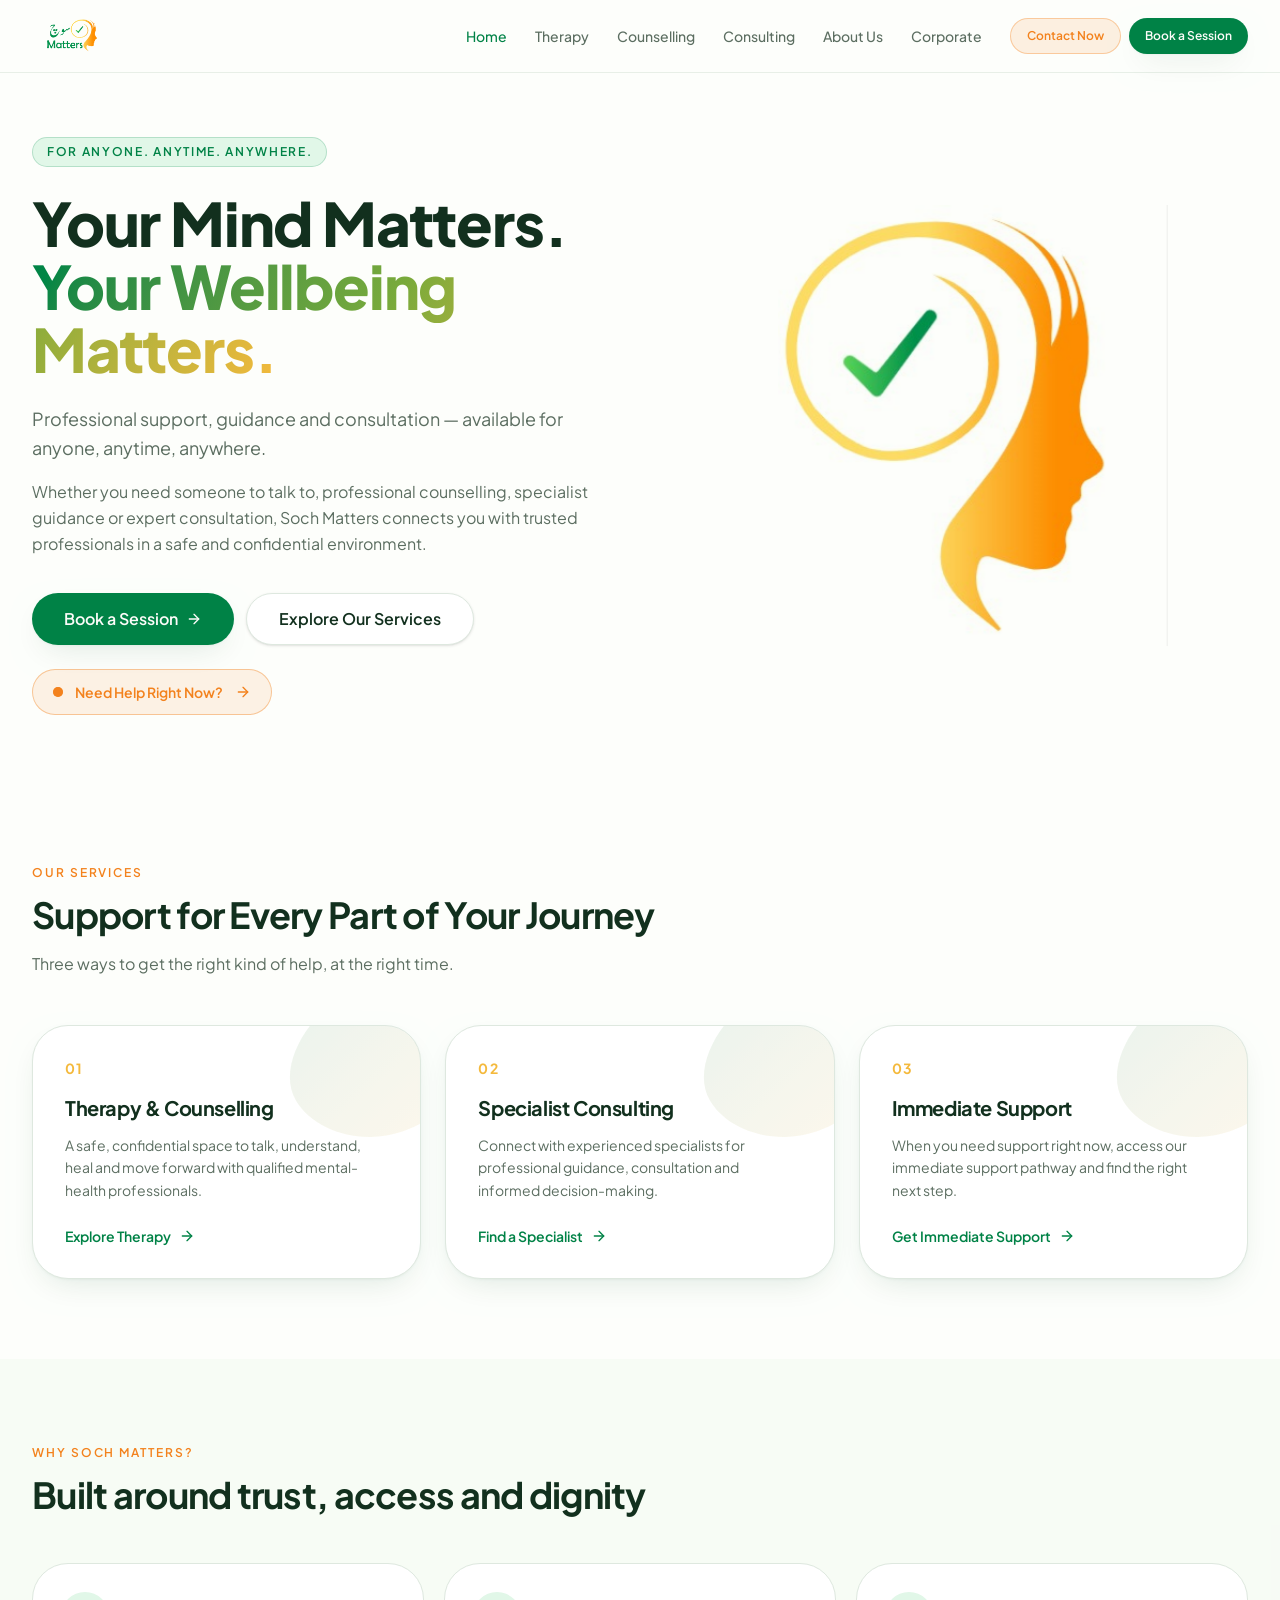
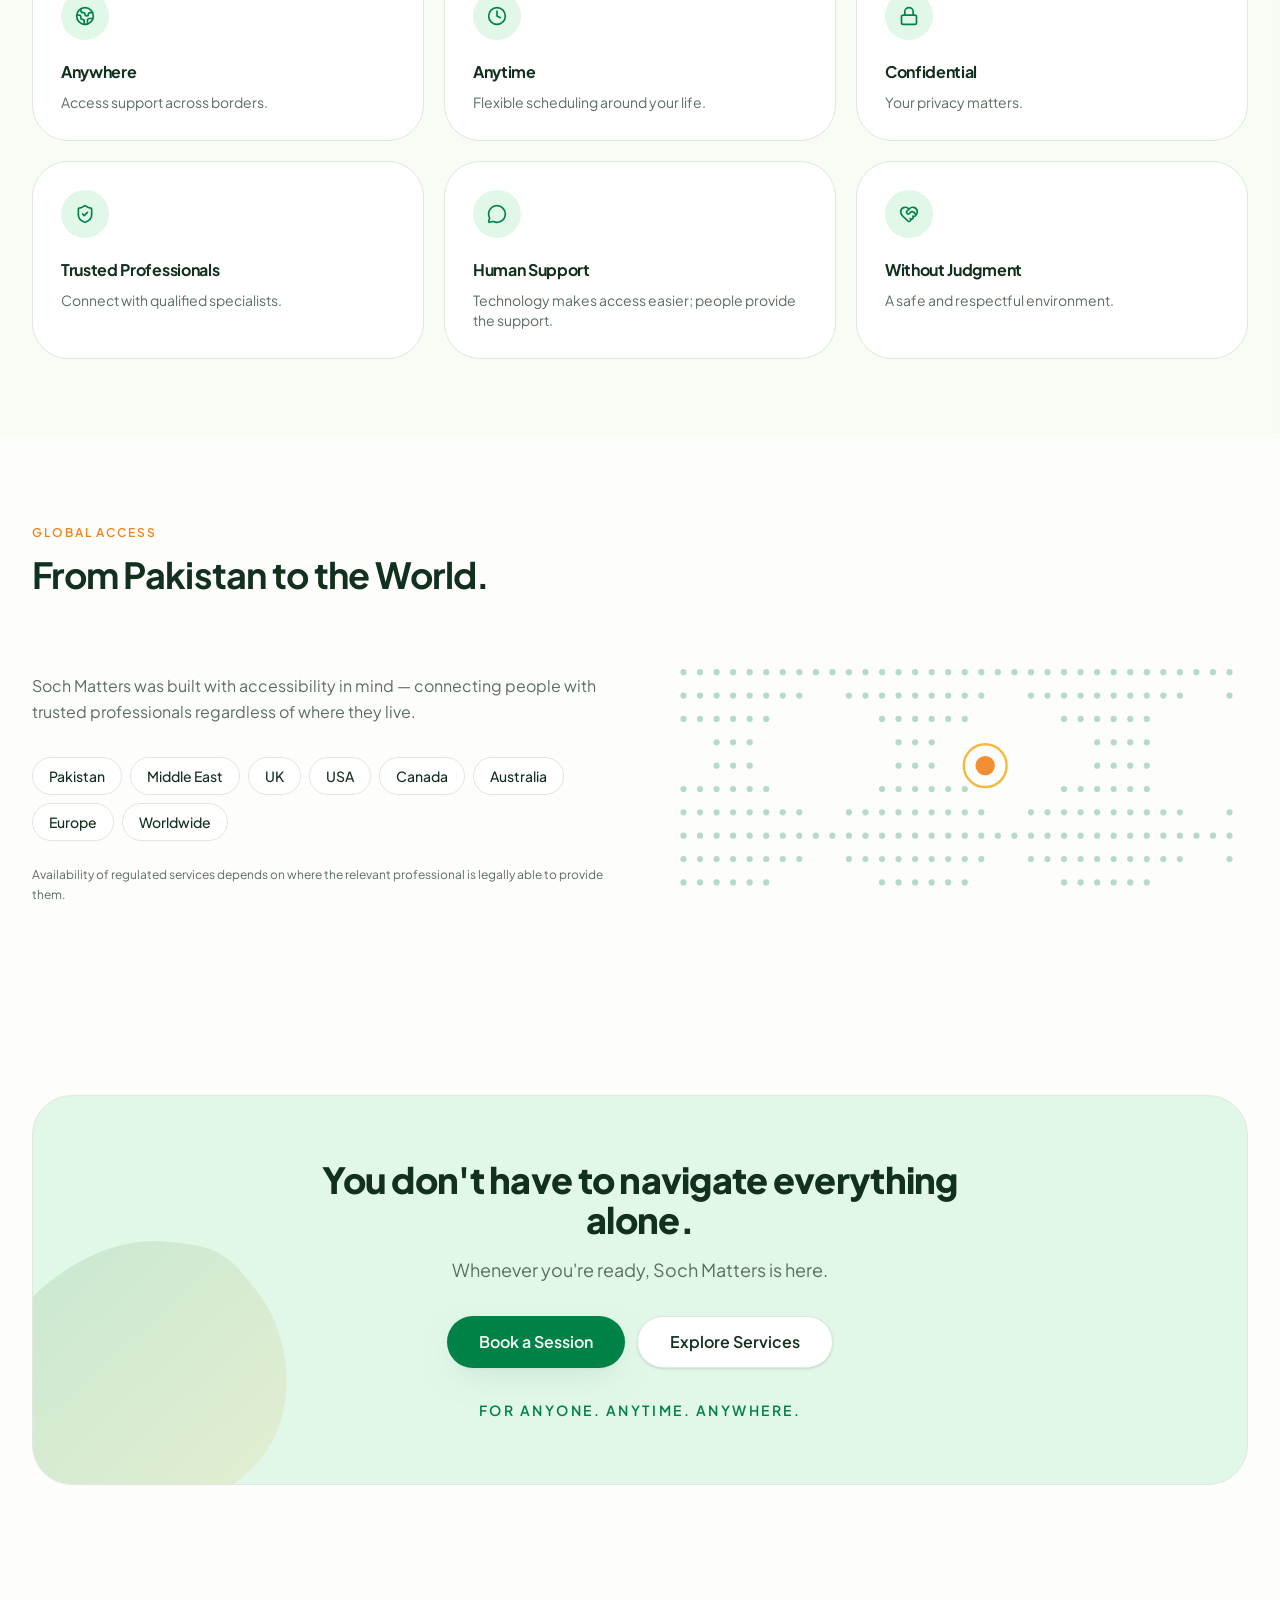
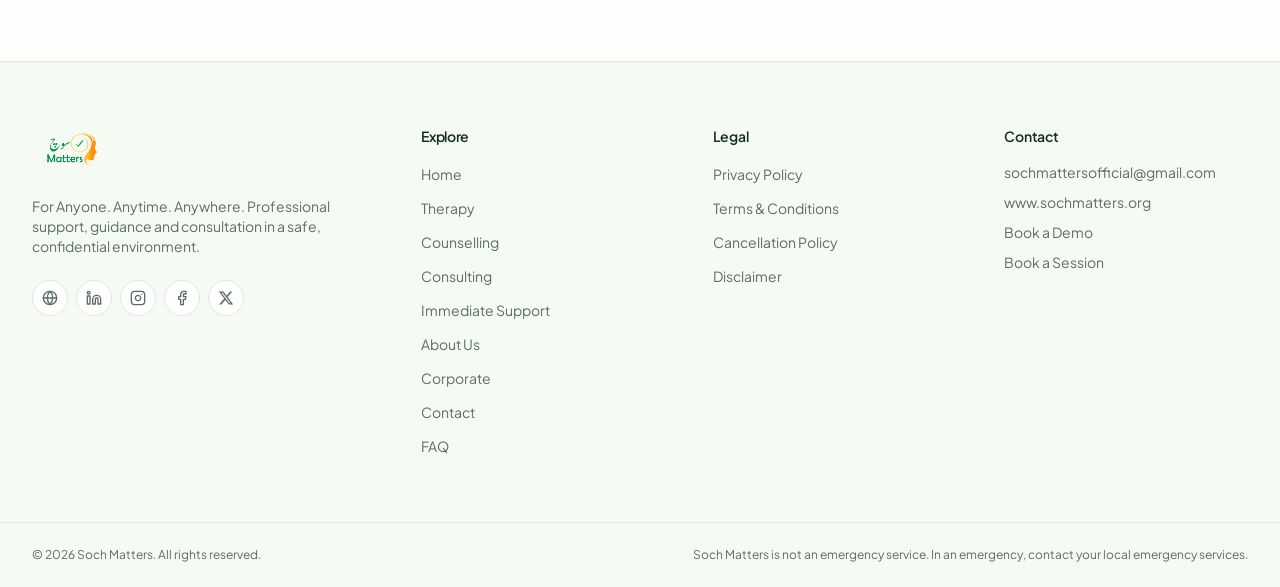
==== commit 039f8a2e: "Add files via upload" ====
--- a/index.html
+++ b/index.html
@@ -1 +1 @@
-<!DOCTYPE html><html lang="en" data-tsd-source="/src/routes/__root.tsx:115:5"><head data-tsd-source="/src/routes/__root.tsx:116:7"><meta charset="utf-8"><meta name="viewport" content="width=device-width, initial-scale=1"><title>Soch Matters — Therapy, Counselling &amp; Specialist Consultation</title><meta name="author" content="Soch Matters"><meta property="og:site_name" content="Soch Matters"><meta name="theme-color" content="#0f7a3d"><meta name="description" content="Your mind matters. Book therapy, counselling or specialist consultation with trusted professionals — for anyone, anytime, anywhere."><meta property="og:title" content="Soch Matters — For Anyone. Anytime. Anywhere."><meta property="og:description" content="Professional support, guidance and consultation in a safe, confidential environment."><meta property="og:type" content="website"><meta name="twitter:card" content="summary_large_image"><link rel="icon" type="image/png" href="favicon.png"><link rel="preconnect" href="https://fonts.googleapis.com"><link rel="preconnect" href="https://fonts.gstatic.com" crossorigin="anonymous"><link rel="stylesheet" href="assets/styles.css"><link rel="stylesheet" href="https://fonts.googleapis.com/css2?family=Plus+Jakarta+Sans:wght@300;400;500;600;700;800&display=swap"></head><body data-tsd-source="/src/routes/__root.tsx:119:7"><a href="#main" class="sr-only focus:not-sr-only focus:absolute focus:left-4 focus:top-4 focus:z-[60] focus:rounded-full focus:bg-primary focus:px-4 focus:py-2 focus:text-sm focus:text-primary-foreground" data-tsd-source="/src/routes/__root.tsx:132:7">Skip to content</a><header class="sticky top-0 z-50 border-b border-border/70 bg-background/85 backdrop-blur-xl" data-tsd-source="/src/components/site/Navbar.tsx:20:5"><nav class="mx-auto grid max-w-7xl grid-cols-[minmax(0,1fr)_auto] items-center gap-4 px-4 py-3 sm:px-6 lg:px-8" aria-label="Main" data-tsd-source="/src/components/site/Navbar.tsx:21:7"><a class="inline-flex items-center gap-3 active" aria-label="Soch Matters home" data-tsd-source="/src/components/site/Logo.tsx:7:5" href="index.html" data-status="active" aria-current="page"><img src="assets/img-83f2485e.png" alt="Soch Matters" width="160" height="80" class="h-11 w-auto sm:h-12" data-tsd-source="/src/components/site/Logo.tsx:8:7"></a><div class="hidden items-center gap-1 lg:flex" data-tsd-source="/src/components/site/Navbar.tsx:27:9"><a class="rounded-full px-3 py-2 text-sm font-medium transition-colors hover:text-primary text-primary" data-tsd-source="/src/components/site/Navbar.tsx:29:13" href="index.html" data-status="active" aria-current="page">Home</a><a class="rounded-full px-3 py-2 text-sm font-medium transition-colors hover:text-primary text-muted-foreground" data-tsd-source="/src/components/site/Navbar.tsx:29:13" href="therapy.html">Therapy</a><a class="rounded-full px-3 py-2 text-sm font-medium transition-colors hover:text-primary text-muted-foreground" data-tsd-source="/src/components/site/Navbar.tsx:29:13" href="counselling.html">Counselling</a><a class="rounded-full px-3 py-2 text-sm font-medium transition-colors hover:text-primary text-muted-foreground" data-tsd-source="/src/components/site/Navbar.tsx:29:13" href="consulting.html">Consulting</a><a class="rounded-full px-3 py-2 text-sm font-medium transition-colors hover:text-primary text-muted-foreground" data-tsd-source="/src/components/site/Navbar.tsx:29:13" href="about.html">About Us</a><a class="rounded-full px-3 py-2 text-sm font-medium transition-colors hover:text-primary text-muted-foreground" data-tsd-source="/src/components/site/Navbar.tsx:29:13" href="corporate.html">Corporate</a><div class="ml-3 flex items-center gap-2" data-tsd-source="/src/components/site/Navbar.tsx:40:11"><a data-tsd-source="/src/components/site/Navbar.tsx:42:15" class="inline-flex items-center justify-center gap-2 whitespace-nowrap rounded-full font-semibold cursor-pointer transition-all duration-200 focus-visible:outline-none focus-visible:ring-2 focus-visible:ring-ring focus-visible:ring-offset-2 focus-visible:ring-offset-background disabled:pointer-events-none disabled:opacity-50 disabled:cursor-not-allowed [&amp;_svg]:pointer-events-none [&amp;_svg]:size-4 [&amp;_svg]:shrink-0 bg-accent/12 text-accent border border-accent/35 hover:bg-accent/20 h-9 px-4 text-xs" href="immediate-support.html">Contact Now</a><a data-tsd-source="/src/components/site/Navbar.tsx:45:15" class="inline-flex items-center justify-center gap-2 whitespace-nowrap rounded-full font-semibold cursor-pointer transition-all duration-200 focus-visible:outline-none focus-visible:ring-2 focus-visible:ring-ring focus-visible:ring-offset-2 focus-visible:ring-offset-background disabled:pointer-events-none disabled:opacity-50 disabled:cursor-not-allowed [&amp;_svg]:pointer-events-none [&amp;_svg]:size-4 [&amp;_svg]:shrink-0 bg-primary text-primary-foreground shadow-soft hover:bg-primary/90 hover:-translate-y-0.5 h-9 px-4 text-xs" href="book.html">Book a Session</a></div></div><button type="button" class="grid size-10 shrink-0 place-items-center rounded-xl border border-border text-foreground lg:hidden" aria-expanded="false" aria-label="Open menu" data-tsd-source="/src/components/site/Navbar.tsx:50:9"><svg xmlns="http://www.w3.org/2000/svg" width="24" height="24" viewBox="0 0 24 24" fill="none" stroke="currentColor" stroke-width="2" stroke-linecap="round" stroke-linejoin="round" class="lucide lucide-menu size-5" aria-hidden="true" data-tsd-source="/src/components/site/Navbar.tsx:57:46"><path d="M4 5h16"></path><path d="M4 12h16"></path><path d="M4 19h16"></path></svg></button></nav></header><main id="main" data-tsd-source="/src/routes/__root.tsx:139:7"><!--$--><section class="relative overflow-hidden bg-background" data-tsd-source="/src/routes/index.tsx:90:7"><div class="mx-auto grid max-w-7xl items-center gap-8 px-4 py-12 sm:px-6 sm:py-16 lg:grid-cols-[1.05fr_0.95fr] lg:gap-14 lg:px-8" data-tsd-source="/src/routes/index.tsx:91:9"><div class="animate-rise-in" data-tsd-source="/src/routes/index.tsx:92:11"><span class="inline-flex items-center rounded-full border border-primary/20 bg-primary-soft px-3.5 py-1.5 text-xs font-semibold uppercase tracking-[0.14em] text-primary" data-tsd-source="/src/routes/index.tsx:93:13">For Anyone. Anytime. Anywhere.</span><h1 class="mt-6 text-4xl font-extrabold leading-[1.05] text-foreground sm:text-6xl" data-tsd-source="/src/routes/index.tsx:96:13">Your Mind Matters.<br data-tsd-source="/src/routes/index.tsx:98:15"><span class="text-gradient-brand" data-tsd-source="/src/routes/index.tsx:99:15">Your Wellbeing Matters.</span></h1><p class="mt-6 max-w-xl text-lg leading-relaxed text-muted-foreground" data-tsd-source="/src/routes/index.tsx:101:13">Professional support, guidance and consultation — available for anyone, anytime, anywhere.</p><p class="mt-4 max-w-xl text-base leading-relaxed text-muted-foreground" data-tsd-source="/src/routes/index.tsx:105:13">Whether you need someone to talk to, professional counselling, specialist guidance or expert consultation, Soch Matters connects you with trusted professionals in a safe and confidential environment.</p><div class="mt-9 flex flex-wrap items-center gap-3" data-tsd-source="/src/routes/index.tsx:110:13"><a data-tsd-source="/src/routes/index.tsx:112:17" class="inline-flex items-center justify-center gap-2 whitespace-nowrap rounded-full font-semibold cursor-pointer transition-all duration-200 focus-visible:outline-none focus-visible:ring-2 focus-visible:ring-ring focus-visible:ring-offset-2 focus-visible:ring-offset-background disabled:pointer-events-none disabled:opacity-50 disabled:cursor-not-allowed [&amp;_svg]:pointer-events-none [&amp;_svg]:size-4 [&amp;_svg]:shrink-0 bg-primary text-primary-foreground shadow-soft hover:bg-primary/90 hover:-translate-y-0.5 h-13 px-8 text-base" href="book.html">Book a Session <svg xmlns="http://www.w3.org/2000/svg" width="24" height="24" viewBox="0 0 24 24" fill="none" stroke="currentColor" stroke-width="2" stroke-linecap="round" stroke-linejoin="round" class="lucide lucide-arrow-right" aria-hidden="true" data-tsd-source="/src/routes/index.tsx:113:34"><path d="M5 12h14"></path><path d="m12 5 7 7-7 7"></path></svg></a><a data-tsd-source="/src/routes/index.tsx:117:17" class="inline-flex items-center justify-center gap-2 whitespace-nowrap rounded-full font-semibold cursor-pointer transition-all duration-200 focus-visible:outline-none focus-visible:ring-2 focus-visible:ring-ring focus-visible:ring-offset-2 focus-visible:ring-offset-background disabled:pointer-events-none disabled:opacity-50 disabled:cursor-not-allowed [&amp;_svg]:pointer-events-none [&amp;_svg]:size-4 [&amp;_svg]:shrink-0 border border-border bg-card text-foreground shadow-sm hover:border-primary/40 hover:bg-primary-soft h-13 px-8 text-base" href="therapy.html">Explore Our Services</a></div><a class="group mt-6 inline-flex items-center gap-3 rounded-full border border-accent/40 bg-accent/10 px-5 py-3 text-sm font-semibold text-accent transition-colors hover:bg-accent/20" data-tsd-source="/src/routes/index.tsx:120:13" href="immediate-support.html"><span class="relative flex size-2.5" data-tsd-source="/src/routes/index.tsx:124:15"><span class="absolute inline-flex size-full animate-ping rounded-full bg-accent opacity-60" data-tsd-source="/src/routes/index.tsx:125:17"></span><span class="relative inline-flex size-2.5 rounded-full bg-accent" data-tsd-source="/src/routes/index.tsx:126:17"></span></span>Need Help Right Now?<svg xmlns="http://www.w3.org/2000/svg" width="24" height="24" viewBox="0 0 24 24" fill="none" stroke="currentColor" stroke-width="2" stroke-linecap="round" stroke-linejoin="round" class="lucide lucide-arrow-right size-4 transition-transform group-hover:translate-x-1" aria-hidden="true" data-tsd-source="/src/routes/index.tsx:129:15"><path d="M5 12h14"></path><path d="m12 5 7 7-7 7"></path></svg></a></div><div class="relative mx-auto flex w-full max-w-lg items-center justify-center" data-tsd-source="/src/routes/index.tsx:133:11"><img src="assets/img-e00fc472.png" alt="Soch Matters head profile with a checkmark inside a golden circle" width="364" height="412" class="h-auto w-full max-w-[220px] object-contain mix-blend-multiply dark:mix-blend-normal sm:max-w-[300px] lg:max-w-[390px]" data-tsd-source="/src/routes/index.tsx:134:13"></div></div></section><section class="py-20" data-tsd-source="/src/components/site/PageHeader.tsx:50:5"><div class="mx-auto max-w-7xl px-4 sm:px-6 lg:px-8" data-tsd-source="/src/components/site/PageHeader.tsx:51:7"><div class="mb-12 max-w-2xl" data-tsd-source="/src/components/site/PageHeader.tsx:53:11"><span class="text-xs font-semibold uppercase tracking-[0.16em] text-accent" data-tsd-source="/src/components/site/PageHeader.tsx:55:15">Our Services</span><h2 class="mt-3 text-3xl font-bold text-foreground sm:text-4xl" data-tsd-source="/src/components/site/PageHeader.tsx:60:15">Support for Every Part of Your Journey</h2><p class="mt-4 text-base leading-relaxed text-muted-foreground" data-tsd-source="/src/components/site/PageHeader.tsx:62:23">Three ways to get the right kind of help, at the right time.</p></div><div class="grid gap-6 md:grid-cols-3" data-tsd-source="/src/routes/index.tsx:151:9"><article class="group relative flex flex-col overflow-hidden rounded-3xl border border-border bg-card p-8 shadow-soft transition-all duration-300 hover:-translate-y-1 hover:shadow-lift" data-tsd-source="/src/routes/index.tsx:153:13"><svg viewBox="0 0 400 400" aria-hidden="true" class="pointer-events-none absolute -right-16 -top-16 size-52 opacity-70 transition-opacity group-hover:opacity-100" data-tsd-source="/src/components/site/MindMotif.tsx:80:5"><defs data-tsd-source="/src/components/site/MindMotif.tsx:81:7"><linearGradient id="blob-g" x1="0" y1="0" x2="1" y2="1" data-tsd-source="/src/components/site/MindMotif.tsx:82:9"><stop offset="0%" stop-color="var(--primary)" data-tsd-source="/src/components/site/MindMotif.tsx:83:11"></stop><stop offset="100%" stop-color="var(--gold)" data-tsd-source="/src/components/site/MindMotif.tsx:84:11"></stop></linearGradient></defs><path fill="url(#blob-g)" opacity="0.14" d="M320 96c34 44 42 110 16 158s-86 78-146 82-124-22-152-70 0-116 40-158 96-70 148-64 60 8 94 52z" data-tsd-source="/src/components/site/MindMotif.tsx:87:7"></path></svg><span class="relative text-sm font-bold tracking-widest text-gold" data-tsd-source="/src/routes/index.tsx:158:15">01</span><h3 class="relative mt-4 text-xl font-bold text-foreground" data-tsd-source="/src/routes/index.tsx:159:15">Therapy &amp; Counselling</h3><p class="relative mt-3 flex-1 text-sm leading-relaxed text-muted-foreground" data-tsd-source="/src/routes/index.tsx:160:15">A safe, confidential space to talk, understand, heal and move forward with qualified mental-health professionals.</p><a class="relative mt-6 inline-flex items-center gap-2 text-sm font-semibold text-primary" data-tsd-source="/src/routes/index.tsx:163:15" href="therapy.html">Explore Therapy<svg xmlns="http://www.w3.org/2000/svg" width="24" height="24" viewBox="0 0 24 24" fill="none" stroke="currentColor" stroke-width="2" stroke-linecap="round" stroke-linejoin="round" class="lucide lucide-arrow-right size-4 transition-transform group-hover:translate-x-1" aria-hidden="true" data-tsd-source="/src/routes/index.tsx:168:17"><path d="M5 12h14"></path><path d="m12 5 7 7-7 7"></path></svg></a></article><article class="group relative flex flex-col overflow-hidden rounded-3xl border border-border bg-card p-8 shadow-soft transition-all duration-300 hover:-translate-y-1 hover:shadow-lift" data-tsd-source="/src/routes/index.tsx:153:13"><svg viewBox="0 0 400 400" aria-hidden="true" class="pointer-events-none absolute -right-16 -top-16 size-52 opacity-70 transition-opacity group-hover:opacity-100" data-tsd-source="/src/components/site/MindMotif.tsx:80:5"><defs data-tsd-source="/src/components/site/MindMotif.tsx:81:7"><linearGradient id="blob-g" x1="0" y1="0" x2="1" y2="1" data-tsd-source="/src/components/site/MindMotif.tsx:82:9"><stop offset="0%" stop-color="var(--primary)" data-tsd-source="/src/components/site/MindMotif.tsx:83:11"></stop><stop offset="100%" stop-color="var(--gold)" data-tsd-source="/src/components/site/MindMotif.tsx:84:11"></stop></linearGradient></defs><path fill="url(#blob-g)" opacity="0.14" d="M320 96c34 44 42 110 16 158s-86 78-146 82-124-22-152-70 0-116 40-158 96-70 148-64 60 8 94 52z" data-tsd-source="/src/components/site/MindMotif.tsx:87:7"></path></svg><span class="relative text-sm font-bold tracking-widest text-gold" data-tsd-source="/src/routes/index.tsx:158:15">02</span><h3 class="relative mt-4 text-xl font-bold text-foreground" data-tsd-source="/src/routes/index.tsx:159:15">Specialist Consulting</h3><p class="relative mt-3 flex-1 text-sm leading-relaxed text-muted-foreground" data-tsd-source="/src/routes/index.tsx:160:15">Connect with experienced specialists for professional guidance, consultation and informed decision-making.</p><a class="relative mt-6 inline-flex items-center gap-2 text-sm font-semibold text-primary" data-tsd-source="/src/routes/index.tsx:163:15" href="consulting.html">Find a Specialist<svg xmlns="http://www.w3.org/2000/svg" width="24" height="24" viewBox="0 0 24 24" fill="none" stroke="currentColor" stroke-width="2" stroke-linecap="round" stroke-linejoin="round" class="lucide lucide-arrow-right size-4 transition-transform group-hover:translate-x-1" aria-hidden="true" data-tsd-source="/src/routes/index.tsx:168:17"><path d="M5 12h14"></path><path d="m12 5 7 7-7 7"></path></svg></a></article><article class="group relative flex flex-col overflow-hidden rounded-3xl border border-border bg-card p-8 shadow-soft transition-all duration-300 hover:-translate-y-1 hover:shadow-lift" data-tsd-source="/src/routes/index.tsx:153:13"><svg viewBox="0 0 400 400" aria-hidden="true" class="pointer-events-none absolute -right-16 -top-16 size-52 opacity-70 transition-opacity group-hover:opacity-100" data-tsd-source="/src/components/site/MindMotif.tsx:80:5"><defs data-tsd-source="/src/components/site/MindMotif.tsx:81:7"><linearGradient id="blob-g" x1="0" y1="0" x2="1" y2="1" data-tsd-source="/src/components/site/MindMotif.tsx:82:9"><stop offset="0%" stop-color="var(--primary)" data-tsd-source="/src/components/site/MindMotif.tsx:83:11"></stop><stop offset="100%" stop-color="var(--gold)" data-tsd-source="/src/components/site/MindMotif.tsx:84:11"></stop></linearGradient></defs><path fill="url(#blob-g)" opacity="0.14" d="M320 96c34 44 42 110 16 158s-86 78-146 82-124-22-152-70 0-116 40-158 96-70 148-64 60 8 94 52z" data-tsd-source="/src/components/site/MindMotif.tsx:87:7"></path></svg><span class="relative text-sm font-bold tracking-widest text-gold" data-tsd-source="/src/routes/index.tsx:158:15">03</span><h3 class="relative mt-4 text-xl font-bold text-foreground" data-tsd-source="/src/routes/index.tsx:159:15">Immediate Support</h3><p class="relative mt-3 flex-1 text-sm leading-relaxed text-muted-foreground" data-tsd-source="/src/routes/index.tsx:160:15">When you need support right now, access our immediate support pathway and find the right next step.</p><a class="relative mt-6 inline-flex items-center gap-2 text-sm font-semibold text-primary" data-tsd-source="/src/routes/index.tsx:163:15" href="immediate-support.html">Get Immediate Support<svg xmlns="http://www.w3.org/2000/svg" width="24" height="24" viewBox="0 0 24 24" fill="none" stroke="currentColor" stroke-width="2" stroke-linecap="round" stroke-linejoin="round" class="lucide lucide-arrow-right size-4 transition-transform group-hover:translate-x-1" aria-hidden="true" data-tsd-source="/src/routes/index.tsx:168:17"><path d="M5 12h14"></path><path d="m12 5 7 7-7 7"></path></svg></a></article></div></div></section><section class="bg-secondary/40 py-20" data-tsd-source="/src/components/site/PageHeader.tsx:50:5"><div class="mx-auto max-w-7xl px-4 sm:px-6 lg:px-8" data-tsd-source="/src/components/site/PageHeader.tsx:51:7"><div class="mb-12 max-w-2xl" data-tsd-source="/src/components/site/PageHeader.tsx:53:11"><span class="text-xs font-semibold uppercase tracking-[0.16em] text-accent" data-tsd-source="/src/components/site/PageHeader.tsx:55:15">Why Soch Matters?</span><h2 class="mt-3 text-3xl font-bold text-foreground sm:text-4xl" data-tsd-source="/src/components/site/PageHeader.tsx:60:15">Built around trust, access and dignity</h2></div><div class="grid gap-5 sm:grid-cols-2 lg:grid-cols-3" data-tsd-source="/src/routes/index.tsx:181:9"><div class="rounded-3xl border border-border bg-card p-7 transition-shadow hover:shadow-soft" data-tsd-source="/src/routes/index.tsx:183:13"><span class="grid size-12 place-items-center rounded-2xl bg-primary-soft text-primary" data-tsd-source="/src/routes/index.tsx:187:15"><svg xmlns="http://www.w3.org/2000/svg" width="24" height="24" viewBox="0 0 24 24" fill="none" stroke="currentColor" stroke-width="2" stroke-linecap="round" stroke-linejoin="round" class="lucide lucide-earth size-5" aria-hidden="true" data-tsd-source="/src/routes/index.tsx:188:17"><path d="M21.54 15H17a2 2 0 0 0-2 2v4.54"></path><path d="M7 3.34V5a3 3 0 0 0 3 3a2 2 0 0 1 2 2c0 1.1.9 2 2 2a2 2 0 0 0 2-2c0-1.1.9-2 2-2h3.17"></path><path d="M11 21.95V18a2 2 0 0 0-2-2a2 2 0 0 1-2-2v-1a2 2 0 0 0-2-2H2.05"></path><circle cx="12" cy="12" r="10"></circle></svg></span><h3 class="mt-5 text-base font-bold text-foreground" data-tsd-source="/src/routes/index.tsx:190:15">Anywhere</h3><p class="mt-2 text-sm text-muted-foreground" data-tsd-source="/src/routes/index.tsx:191:15">Access support across borders.</p></div><div class="rounded-3xl border border-border bg-card p-7 transition-shadow hover:shadow-soft" data-tsd-source="/src/routes/index.tsx:183:13"><span class="grid size-12 place-items-center rounded-2xl bg-primary-soft text-primary" data-tsd-source="/src/routes/index.tsx:187:15"><svg xmlns="http://www.w3.org/2000/svg" width="24" height="24" viewBox="0 0 24 24" fill="none" stroke="currentColor" stroke-width="2" stroke-linecap="round" stroke-linejoin="round" class="lucide lucide-clock size-5" aria-hidden="true" data-tsd-source="/src/routes/index.tsx:188:17"><circle cx="12" cy="12" r="10"></circle><path d="M12 6v6l4 2"></path></svg></span><h3 class="mt-5 text-base font-bold text-foreground" data-tsd-source="/src/routes/index.tsx:190:15">Anytime</h3><p class="mt-2 text-sm text-muted-foreground" data-tsd-source="/src/routes/index.tsx:191:15">Flexible scheduling around your life.</p></div><div class="rounded-3xl border border-border bg-card p-7 transition-shadow hover:shadow-soft" data-tsd-source="/src/routes/index.tsx:183:13"><span class="grid size-12 place-items-center rounded-2xl bg-primary-soft text-primary" data-tsd-source="/src/routes/index.tsx:187:15"><svg xmlns="http://www.w3.org/2000/svg" width="24" height="24" viewBox="0 0 24 24" fill="none" stroke="currentColor" stroke-width="2" stroke-linecap="round" stroke-linejoin="round" class="lucide lucide-lock size-5" aria-hidden="true" data-tsd-source="/src/routes/index.tsx:188:17"><rect width="18" height="11" x="3" y="11" rx="2" ry="2"></rect><path d="M7 11V7a5 5 0 0 1 10 0v4"></path></svg></span><h3 class="mt-5 text-base font-bold text-foreground" data-tsd-source="/src/routes/index.tsx:190:15">Confidential</h3><p class="mt-2 text-sm text-muted-foreground" data-tsd-source="/src/routes/index.tsx:191:15">Your privacy matters.</p></div><div class="rounded-3xl border border-border bg-card p-7 transition-shadow hover:shadow-soft" data-tsd-source="/src/routes/index.tsx:183:13"><span class="grid size-12 place-items-center rounded-2xl bg-primary-soft text-primary" data-tsd-source="/src/routes/index.tsx:187:15"><svg xmlns="http://www.w3.org/2000/svg" width="24" height="24" viewBox="0 0 24 24" fill="none" stroke="currentColor" stroke-width="2" stroke-linecap="round" stroke-linejoin="round" class="lucide lucide-shield-check size-5" aria-hidden="true" data-tsd-source="/src/routes/index.tsx:188:17"><path d="M20 13c0 5-3.5 7.5-7.66 8.95a1 1 0 0 1-.67-.01C7.5 20.5 4 18 4 13V6a1 1 0 0 1 1-1c2 0 4.5-1.2 6.24-2.72a1.17 1.17 0 0 1 1.52 0C14.51 3.81 17 5 19 5a1 1 0 0 1 1 1z"></path><path d="m9 12 2 2 4-4"></path></svg></span><h3 class="mt-5 text-base font-bold text-foreground" data-tsd-source="/src/routes/index.tsx:190:15">Trusted Professionals</h3><p class="mt-2 text-sm text-muted-foreground" data-tsd-source="/src/routes/index.tsx:191:15">Connect with qualified specialists.</p></div><div class="rounded-3xl border border-border bg-card p-7 transition-shadow hover:shadow-soft" data-tsd-source="/src/routes/index.tsx:183:13"><span class="grid size-12 place-items-center rounded-2xl bg-primary-soft text-primary" data-tsd-source="/src/routes/index.tsx:187:15"><svg xmlns="http://www.w3.org/2000/svg" width="24" height="24" viewBox="0 0 24 24" fill="none" stroke="currentColor" stroke-width="2" stroke-linecap="round" stroke-linejoin="round" class="lucide lucide-message-circle size-5" aria-hidden="true" data-tsd-source="/src/routes/index.tsx:188:17"><path d="M2.992 16.342a2 2 0 0 1 .094 1.167l-1.065 3.29a1 1 0 0 0 1.236 1.168l3.413-.998a2 2 0 0 1 1.099.092 10 10 0 1 0-4.777-4.719"></path></svg></span><h3 class="mt-5 text-base font-bold text-foreground" data-tsd-source="/src/routes/index.tsx:190:15">Human Support</h3><p class="mt-2 text-sm text-muted-foreground" data-tsd-source="/src/routes/index.tsx:191:15">Technology makes access easier; people provide the support.</p></div><div class="rounded-3xl border border-border bg-card p-7 transition-shadow hover:shadow-soft" data-tsd-source="/src/routes/index.tsx:183:13"><span class="grid size-12 place-items-center rounded-2xl bg-primary-soft text-primary" data-tsd-source="/src/routes/index.tsx:187:15"><svg xmlns="http://www.w3.org/2000/svg" width="24" height="24" viewBox="0 0 24 24" fill="none" stroke="currentColor" stroke-width="2" stroke-linecap="round" stroke-linejoin="round" class="lucide lucide-heart-handshake size-5" aria-hidden="true" data-tsd-source="/src/routes/index.tsx:188:17"><path d="M19.414 14.414C21 12.828 22 11.5 22 9.5a5.5 5.5 0 0 0-9.591-3.676.6.6 0 0 1-.818.001A5.5 5.5 0 0 0 2 9.5c0 2.3 1.5 4 3 5.5l5.535 5.362a2 2 0 0 0 2.879.052 2.12 2.12 0 0 0-.004-3 2.124 2.124 0 1 0 3-3 2.124 2.124 0 0 0 3.004 0 2 2 0 0 0 0-2.828l-1.881-1.882a2.41 2.41 0 0 0-3.409 0l-1.71 1.71a2 2 0 0 1-2.828 0 2 2 0 0 1 0-2.828l2.823-2.762"></path></svg></span><h3 class="mt-5 text-base font-bold text-foreground" data-tsd-source="/src/routes/index.tsx:190:15">Without Judgment</h3><p class="mt-2 text-sm text-muted-foreground" data-tsd-source="/src/routes/index.tsx:191:15">A safe and respectful environment.</p></div></div></div></section><section class="py-20" data-tsd-source="/src/components/site/PageHeader.tsx:50:5"><div class="mx-auto max-w-7xl px-4 sm:px-6 lg:px-8" data-tsd-source="/src/components/site/PageHeader.tsx:51:7"><div class="mb-12 max-w-2xl" data-tsd-source="/src/components/site/PageHeader.tsx:53:11"><span class="text-xs font-semibold uppercase tracking-[0.16em] text-accent" data-tsd-source="/src/components/site/PageHeader.tsx:55:15">Global Access</span><h2 class="mt-3 text-3xl font-bold text-foreground sm:text-4xl" data-tsd-source="/src/components/site/PageHeader.tsx:60:15">From Pakistan to the World.</h2></div><div class="grid items-center gap-12 lg:grid-cols-[1fr_1fr]" data-tsd-source="/src/routes/index.tsx:199:9"><div data-tsd-source="/src/routes/index.tsx:200:11"><p class="max-w-xl text-base leading-relaxed text-muted-foreground" data-tsd-source="/src/routes/index.tsx:201:13">Soch Matters was built with accessibility in mind — connecting people with trusted professionals regardless of where they live.</p><ul class="mt-8 flex flex-wrap gap-2" data-tsd-source="/src/routes/index.tsx:205:13"><li class="rounded-full border border-border bg-card px-4 py-2 text-sm font-medium text-foreground" data-tsd-source="/src/routes/index.tsx:207:17">Pakistan</li><li class="rounded-full border border-border bg-card px-4 py-2 text-sm font-medium text-foreground" data-tsd-source="/src/routes/index.tsx:207:17">Middle East</li><li class="rounded-full border border-border bg-card px-4 py-2 text-sm font-medium text-foreground" data-tsd-source="/src/routes/index.tsx:207:17">UK</li><li class="rounded-full border border-border bg-card px-4 py-2 text-sm font-medium text-foreground" data-tsd-source="/src/routes/index.tsx:207:17">USA</li><li class="rounded-full border border-border bg-card px-4 py-2 text-sm font-medium text-foreground" data-tsd-source="/src/routes/index.tsx:207:17">Canada</li><li class="rounded-full border border-border bg-card px-4 py-2 text-sm font-medium text-foreground" data-tsd-source="/src/routes/index.tsx:207:17">Australia</li><li class="rounded-full border border-border bg-card px-4 py-2 text-sm font-medium text-foreground" data-tsd-source="/src/routes/index.tsx:207:17">Europe</li><li class="rounded-full border border-border bg-card px-4 py-2 text-sm font-medium text-foreground" data-tsd-source="/src/routes/index.tsx:207:17">Worldwide</li></ul><p class="mt-6 max-w-xl text-xs leading-relaxed text-muted-foreground" data-tsd-source="/src/routes/index.tsx:215:13">Availability of regulated services depends on where the relevant professional is legally able to provide them.</p></div><svg viewBox="0 0 600 300" role="img" aria-label="Abstract dotted world map" class="w-full" data-tsd-source="/src/routes/index.tsx:220:11"><g fill="var(--primary)" opacity="0.28" data-tsd-source="/src/routes/index.tsx:226:13"><circle cx="20" cy="30" r="3.2" data-tsd-source="/src/routes/index.tsx:234:34"></circle><circle cx="37" cy="30" r="3.2" data-tsd-source="/src/routes/index.tsx:234:34"></circle><circle cx="54" cy="30" r="3.2" data-tsd-source="/src/routes/index.tsx:234:34"></circle><circle cx="71" cy="30" r="3.2" data-tsd-source="/src/routes/index.tsx:234:34"></circle><circle cx="88" cy="30" r="3.2" data-tsd-source="/src/routes/index.tsx:234:34"></circle><circle cx="105" cy="30" r="3.2" data-tsd-source="/src/routes/index.tsx:234:34"></circle><circle cx="122" cy="30" r="3.2" data-tsd-source="/src/routes/index.tsx:234:34"></circle><circle cx="139" cy="30" r="3.2" data-tsd-source="/src/routes/index.tsx:234:34"></circle><circle cx="156" cy="30" r="3.2" data-tsd-source="/src/routes/index.tsx:234:34"></circle><circle cx="173" cy="30" r="3.2" data-tsd-source="/src/routes/index.tsx:234:34"></circle><circle cx="190" cy="30" r="3.2" data-tsd-source="/src/routes/index.tsx:234:34"></circle><circle cx="207" cy="30" r="3.2" data-tsd-source="/src/routes/index.tsx:234:34"></circle><circle cx="224" cy="30" r="3.2" data-tsd-source="/src/routes/index.tsx:234:34"></circle><circle cx="241" cy="30" r="3.2" data-tsd-source="/src/routes/index.tsx:234:34"></circle><circle cx="258" cy="30" r="3.2" data-tsd-source="/src/routes/index.tsx:234:34"></circle><circle cx="275" cy="30" r="3.2" data-tsd-source="/src/routes/index.tsx:234:34"></circle><circle cx="292" cy="30" r="3.2" data-tsd-source="/src/routes/index.tsx:234:34"></circle><circle cx="309" cy="30" r="3.2" data-tsd-source="/src/routes/index.tsx:234:34"></circle><circle cx="326" cy="30" r="3.2" data-tsd-source="/src/routes/index.tsx:234:34"></circle><circle cx="343" cy="30" r="3.2" data-tsd-source="/src/routes/index.tsx:234:34"></circle><circle cx="360" cy="30" r="3.2" data-tsd-source="/src/routes/index.tsx:234:34"></circle><circle cx="377" cy="30" r="3.2" data-tsd-source="/src/routes/index.tsx:234:34"></circle><circle cx="394" cy="30" r="3.2" data-tsd-source="/src/routes/index.tsx:234:34"></circle><circle cx="411" cy="30" r="3.2" data-tsd-source="/src/routes/index.tsx:234:34"></circle><circle cx="428" cy="30" r="3.2" data-tsd-source="/src/routes/index.tsx:234:34"></circle><circle cx="445" cy="30" r="3.2" data-tsd-source="/src/routes/index.tsx:234:34"></circle><circle cx="462" cy="30" r="3.2" data-tsd-source="/src/routes/index.tsx:234:34"></circle><circle cx="479" cy="30" r="3.2" data-tsd-source="/src/routes/index.tsx:234:34"></circle><circle cx="496" cy="30" r="3.2" data-tsd-source="/src/routes/index.tsx:234:34"></circle><circle cx="513" cy="30" r="3.2" data-tsd-source="/src/routes/index.tsx:234:34"></circle><circle cx="530" cy="30" r="3.2" data-tsd-source="/src/routes/index.tsx:234:34"></circle><circle cx="547" cy="30" r="3.2" data-tsd-source="/src/routes/index.tsx:234:34"></circle><circle cx="564" cy="30" r="3.2" data-tsd-source="/src/routes/index.tsx:234:34"></circle><circle cx="581" cy="30" r="3.2" data-tsd-source="/src/routes/index.tsx:234:34"></circle><circle cx="20" cy="54" r="3.2" data-tsd-source="/src/routes/index.tsx:234:34"></circle><circle cx="37" cy="54" r="3.2" data-tsd-source="/src/routes/index.tsx:234:34"></circle><circle cx="54" cy="54" r="3.2" data-tsd-source="/src/routes/index.tsx:234:34"></circle><circle cx="71" cy="54" r="3.2" data-tsd-source="/src/routes/index.tsx:234:34"></circle><circle cx="88" cy="54" r="3.2" data-tsd-source="/src/routes/index.tsx:234:34"></circle><circle cx="105" cy="54" r="3.2" data-tsd-source="/src/routes/index.tsx:234:34"></circle><circle cx="122" cy="54" r="3.2" data-tsd-source="/src/routes/index.tsx:234:34"></circle><circle cx="139" cy="54" r="3.2" data-tsd-source="/src/routes/index.tsx:234:34"></circle><circle cx="190" cy="54" r="3.2" data-tsd-source="/src/routes/index.tsx:234:34"></circle><circle cx="207" cy="54" r="3.2" data-tsd-source="/src/routes/index.tsx:234:34"></circle><circle cx="224" cy="54" r="3.2" data-tsd-source="/src/routes/index.tsx:234:34"></circle><circle cx="241" cy="54" r="3.2" data-tsd-source="/src/routes/index.tsx:234:34"></circle><circle cx="258" cy="54" r="3.2" data-tsd-source="/src/routes/index.tsx:234:34"></circle><circle cx="275" cy="54" r="3.2" data-tsd-source="/src/routes/index.tsx:234:34"></circle><circle cx="292" cy="54" r="3.2" data-tsd-source="/src/routes/index.tsx:234:34"></circle><circle cx="309" cy="54" r="3.2" data-tsd-source="/src/routes/index.tsx:234:34"></circle><circle cx="326" cy="54" r="3.2" data-tsd-source="/src/routes/index.tsx:234:34"></circle><circle cx="377" cy="54" r="3.2" data-tsd-source="/src/routes/index.tsx:234:34"></circle><circle cx="394" cy="54" r="3.2" data-tsd-source="/src/routes/index.tsx:234:34"></circle><circle cx="411" cy="54" r="3.2" data-tsd-source="/src/routes/index.tsx:234:34"></circle><circle cx="428" cy="54" r="3.2" data-tsd-source="/src/routes/index.tsx:234:34"></circle><circle cx="445" cy="54" r="3.2" data-tsd-source="/src/routes/index.tsx:234:34"></circle><circle cx="462" cy="54" r="3.2" data-tsd-source="/src/routes/index.tsx:234:34"></circle><circle cx="479" cy="54" r="3.2" data-tsd-source="/src/routes/index.tsx:234:34"></circle><circle cx="496" cy="54" r="3.2" data-tsd-source="/src/routes/index.tsx:234:34"></circle><circle cx="513" cy="54" r="3.2" data-tsd-source="/src/routes/index.tsx:234:34"></circle><circle cx="530" cy="54" r="3.2" data-tsd-source="/src/routes/index.tsx:234:34"></circle><circle cx="581" cy="54" r="3.2" data-tsd-source="/src/routes/index.tsx:234:34"></circle><circle cx="20" cy="78" r="3.2" data-tsd-source="/src/routes/index.tsx:234:34"></circle><circle cx="37" cy="78" r="3.2" data-tsd-source="/src/routes/index.tsx:234:34"></circle><circle cx="54" cy="78" r="3.2" data-tsd-source="/src/routes/index.tsx:234:34"></circle><circle cx="71" cy="78" r="3.2" data-tsd-source="/src/routes/index.tsx:234:34"></circle><circle cx="88" cy="78" r="3.2" data-tsd-source="/src/routes/index.tsx:234:34"></circle><circle cx="105" cy="78" r="3.2" data-tsd-source="/src/routes/index.tsx:234:34"></circle><circle cx="224" cy="78" r="3.2" data-tsd-source="/src/routes/index.tsx:234:34"></circle><circle cx="241" cy="78" r="3.2" data-tsd-source="/src/routes/index.tsx:234:34"></circle><circle cx="258" cy="78" r="3.2" data-tsd-source="/src/routes/index.tsx:234:34"></circle><circle cx="275" cy="78" r="3.2" data-tsd-source="/src/routes/index.tsx:234:34"></circle><circle cx="292" cy="78" r="3.2" data-tsd-source="/src/routes/index.tsx:234:34"></circle><circle cx="309" cy="78" r="3.2" data-tsd-source="/src/routes/index.tsx:234:34"></circle><circle cx="411" cy="78" r="3.2" data-tsd-source="/src/routes/index.tsx:234:34"></circle><circle cx="428" cy="78" r="3.2" data-tsd-source="/src/routes/index.tsx:234:34"></circle><circle cx="445" cy="78" r="3.2" data-tsd-source="/src/routes/index.tsx:234:34"></circle><circle cx="462" cy="78" r="3.2" data-tsd-source="/src/routes/index.tsx:234:34"></circle><circle cx="479" cy="78" r="3.2" data-tsd-source="/src/routes/index.tsx:234:34"></circle><circle cx="496" cy="78" r="3.2" data-tsd-source="/src/routes/index.tsx:234:34"></circle><circle cx="54" cy="102" r="3.2" data-tsd-source="/src/routes/index.tsx:234:34"></circle><circle cx="71" cy="102" r="3.2" data-tsd-source="/src/routes/index.tsx:234:34"></circle><circle cx="88" cy="102" r="3.2" data-tsd-source="/src/routes/index.tsx:234:34"></circle><circle cx="241" cy="102" r="3.2" data-tsd-source="/src/routes/index.tsx:234:34"></circle><circle cx="258" cy="102" r="3.2" data-tsd-source="/src/routes/index.tsx:234:34"></circle><circle cx="275" cy="102" r="3.2" data-tsd-source="/src/routes/index.tsx:234:34"></circle><circle cx="445" cy="102" r="3.2" data-tsd-source="/src/routes/index.tsx:234:34"></circle><circle cx="462" cy="102" r="3.2" data-tsd-source="/src/routes/index.tsx:234:34"></circle><circle cx="479" cy="102" r="3.2" data-tsd-source="/src/routes/index.tsx:234:34"></circle><circle cx="496" cy="102" r="3.2" data-tsd-source="/src/routes/index.tsx:234:34"></circle><circle cx="54" cy="126" r="3.2" data-tsd-source="/src/routes/index.tsx:234:34"></circle><circle cx="71" cy="126" r="3.2" data-tsd-source="/src/routes/index.tsx:234:34"></circle><circle cx="88" cy="126" r="3.2" data-tsd-source="/src/routes/index.tsx:234:34"></circle><circle cx="241" cy="126" r="3.2" data-tsd-source="/src/routes/index.tsx:234:34"></circle><circle cx="258" cy="126" r="3.2" data-tsd-source="/src/routes/index.tsx:234:34"></circle><circle cx="275" cy="126" r="3.2" data-tsd-source="/src/routes/index.tsx:234:34"></circle><circle cx="445" cy="126" r="3.2" data-tsd-source="/src/routes/index.tsx:234:34"></circle><circle cx="462" cy="126" r="3.2" data-tsd-source="/src/routes/index.tsx:234:34"></circle><circle cx="479" cy="126" r="3.2" data-tsd-source="/src/routes/index.tsx:234:34"></circle><circle cx="496" cy="126" r="3.2" data-tsd-source="/src/routes/index.tsx:234:34"></circle><circle cx="20" cy="150" r="3.2" data-tsd-source="/src/routes/index.tsx:234:34"></circle><circle cx="37" cy="150" r="3.2" data-tsd-source="/src/routes/index.tsx:234:34"></circle><circle cx="54" cy="150" r="3.2" data-tsd-source="/src/routes/index.tsx:234:34"></circle><circle cx="71" cy="150" r="3.2" data-tsd-source="/src/routes/index.tsx:234:34"></circle><circle cx="88" cy="150" r="3.2" data-tsd-source="/src/routes/index.tsx:234:34"></circle><circle cx="105" cy="150" r="3.2" data-tsd-source="/src/routes/index.tsx:234:34"></circle><circle cx="224" cy="150" r="3.2" data-tsd-source="/src/routes/index.tsx:234:34"></circle><circle cx="241" cy="150" r="3.2" data-tsd-source="/src/routes/index.tsx:234:34"></circle><circle cx="258" cy="150" r="3.2" data-tsd-source="/src/routes/index.tsx:234:34"></circle><circle cx="275" cy="150" r="3.2" data-tsd-source="/src/routes/index.tsx:234:34"></circle><circle cx="292" cy="150" r="3.2" data-tsd-source="/src/routes/index.tsx:234:34"></circle><circle cx="309" cy="150" r="3.2" data-tsd-source="/src/routes/index.tsx:234:34"></circle><circle cx="411" cy="150" r="3.2" data-tsd-source="/src/routes/index.tsx:234:34"></circle><circle cx="428" cy="150" r="3.2" data-tsd-source="/src/routes/index.tsx:234:34"></circle><circle cx="445" cy="150" r="3.2" data-tsd-source="/src/routes/index.tsx:234:34"></circle><circle cx="462" cy="150" r="3.2" data-tsd-source="/src/routes/index.tsx:234:34"></circle><circle cx="479" cy="150" r="3.2" data-tsd-source="/src/routes/index.tsx:234:34"></circle><circle cx="496" cy="150" r="3.2" data-tsd-source="/src/routes/index.tsx:234:34"></circle><circle cx="20" cy="174" r="3.2" data-tsd-source="/src/routes/index.tsx:234:34"></circle><circle cx="37" cy="174" r="3.2" data-tsd-source="/src/routes/index.tsx:234:34"></circle><circle cx="54" cy="174" r="3.2" data-tsd-source="/src/routes/index.tsx:234:34"></circle><circle cx="71" cy="174" r="3.2" data-tsd-source="/src/routes/index.tsx:234:34"></circle><circle cx="88" cy="174" r="3.2" data-tsd-source="/src/routes/index.tsx:234:34"></circle><circle cx="105" cy="174" r="3.2" data-tsd-source="/src/routes/index.tsx:234:34"></circle><circle cx="122" cy="174" r="3.2" data-tsd-source="/src/routes/index.tsx:234:34"></circle><circle cx="139" cy="174" r="3.2" data-tsd-source="/src/routes/index.tsx:234:34"></circle><circle cx="190" cy="174" r="3.2" data-tsd-source="/src/routes/index.tsx:234:34"></circle><circle cx="207" cy="174" r="3.2" data-tsd-source="/src/routes/index.tsx:234:34"></circle><circle cx="224" cy="174" r="3.2" data-tsd-source="/src/routes/index.tsx:234:34"></circle><circle cx="241" cy="174" r="3.2" data-tsd-source="/src/routes/index.tsx:234:34"></circle><circle cx="258" cy="174" r="3.2" data-tsd-source="/src/routes/index.tsx:234:34"></circle><circle cx="275" cy="174" r="3.2" data-tsd-source="/src/routes/index.tsx:234:34"></circle><circle cx="292" cy="174" r="3.2" data-tsd-source="/src/routes/index.tsx:234:34"></circle><circle cx="309" cy="174" r="3.2" data-tsd-source="/src/routes/index.tsx:234:34"></circle><circle cx="326" cy="174" r="3.2" data-tsd-source="/src/routes/index.tsx:234:34"></circle><circle cx="377" cy="174" r="3.2" data-tsd-source="/src/routes/index.tsx:234:34"></circle><circle cx="394" cy="174" r="3.2" data-tsd-source="/src/routes/index.tsx:234:34"></circle><circle cx="411" cy="174" r="3.2" data-tsd-source="/src/routes/index.tsx:234:34"></circle><circle cx="428" cy="174" r="3.2" data-tsd-source="/src/routes/index.tsx:234:34"></circle><circle cx="445" cy="174" r="3.2" data-tsd-source="/src/routes/index.tsx:234:34"></circle><circle cx="462" cy="174" r="3.2" data-tsd-source="/src/routes/index.tsx:234:34"></circle><circle cx="479" cy="174" r="3.2" data-tsd-source="/src/routes/index.tsx:234:34"></circle><circle cx="496" cy="174" r="3.2" data-tsd-source="/src/routes/index.tsx:234:34"></circle><circle cx="513" cy="174" r="3.2" data-tsd-source="/src/routes/index.tsx:234:34"></circle><circle cx="530" cy="174" r="3.2" data-tsd-source="/src/routes/index.tsx:234:34"></circle><circle cx="581" cy="174" r="3.2" data-tsd-source="/src/routes/index.tsx:234:34"></circle><circle cx="20" cy="198" r="3.2" data-tsd-source="/src/routes/index.tsx:234:34"></circle><circle cx="37" cy="198" r="3.2" data-tsd-source="/src/routes/index.tsx:234:34"></circle><circle cx="54" cy="198" r="3.2" data-tsd-source="/src/routes/index.tsx:234:34"></circle><circle cx="71" cy="198" r="3.2" data-tsd-source="/src/routes/index.tsx:234:34"></circle><circle cx="88" cy="198" r="3.2" data-tsd-source="/src/routes/index.tsx:234:34"></circle><circle cx="105" cy="198" r="3.2" data-tsd-source="/src/routes/index.tsx:234:34"></circle><circle cx="122" cy="198" r="3.2" data-tsd-source="/src/routes/index.tsx:234:34"></circle><circle cx="139" cy="198" r="3.2" data-tsd-source="/src/routes/index.tsx:234:34"></circle><circle cx="156" cy="198" r="3.2" data-tsd-source="/src/routes/index.tsx:234:34"></circle><circle cx="173" cy="198" r="3.2" data-tsd-source="/src/routes/index.tsx:234:34"></circle><circle cx="190" cy="198" r="3.2" data-tsd-source="/src/routes/index.tsx:234:34"></circle><circle cx="207" cy="198" r="3.2" data-tsd-source="/src/routes/index.tsx:234:34"></circle><circle cx="224" cy="198" r="3.2" data-tsd-source="/src/routes/index.tsx:234:34"></circle><circle cx="241" cy="198" r="3.2" data-tsd-source="/src/routes/index.tsx:234:34"></circle><circle cx="258" cy="198" r="3.2" data-tsd-source="/src/routes/index.tsx:234:34"></circle><circle cx="275" cy="198" r="3.2" data-tsd-source="/src/routes/index.tsx:234:34"></circle><circle cx="292" cy="198" r="3.2" data-tsd-source="/src/routes/index.tsx:234:34"></circle><circle cx="309" cy="198" r="3.2" data-tsd-source="/src/routes/index.tsx:234:34"></circle><circle cx="326" cy="198" r="3.2" data-tsd-source="/src/routes/index.tsx:234:34"></circle><circle cx="343" cy="198" r="3.2" data-tsd-source="/src/routes/index.tsx:234:34"></circle><circle cx="360" cy="198" r="3.2" data-tsd-source="/src/routes/index.tsx:234:34"></circle><circle cx="377" cy="198" r="3.2" data-tsd-source="/src/routes/index.tsx:234:34"></circle><circle cx="394" cy="198" r="3.2" data-tsd-source="/src/routes/index.tsx:234:34"></circle><circle cx="411" cy="198" r="3.2" data-tsd-source="/src/routes/index.tsx:234:34"></circle><circle cx="428" cy="198" r="3.2" data-tsd-source="/src/routes/index.tsx:234:34"></circle><circle cx="445" cy="198" r="3.2" data-tsd-source="/src/routes/index.tsx:234:34"></circle><circle cx="462" cy="198" r="3.2" data-tsd-source="/src/routes/index.tsx:234:34"></circle><circle cx="479" cy="198" r="3.2" data-tsd-source="/src/routes/index.tsx:234:34"></circle><circle cx="496" cy="198" r="3.2" data-tsd-source="/src/routes/index.tsx:234:34"></circle><circle cx="513" cy="198" r="3.2" data-tsd-source="/src/routes/index.tsx:234:34"></circle><circle cx="530" cy="198" r="3.2" data-tsd-source="/src/routes/index.tsx:234:34"></circle><circle cx="547" cy="198" r="3.2" data-tsd-source="/src/routes/index.tsx:234:34"></circle><circle cx="564" cy="198" r="3.2" data-tsd-source="/src/routes/index.tsx:234:34"></circle><circle cx="581" cy="198" r="3.2" data-tsd-source="/src/routes/index.tsx:234:34"></circle><circle cx="20" cy="222" r="3.2" data-tsd-source="/src/routes/index.tsx:234:34"></circle><circle cx="37" cy="222" r="3.2" data-tsd-source="/src/routes/index.tsx:234:34"></circle><circle cx="54" cy="222" r="3.2" data-tsd-source="/src/routes/index.tsx:234:34"></circle><circle cx="71" cy="222" r="3.2" data-tsd-source="/src/routes/index.tsx:234:34"></circle><circle cx="88" cy="222" r="3.2" data-tsd-source="/src/routes/index.tsx:234:34"></circle><circle cx="105" cy="222" r="3.2" data-tsd-source="/src/routes/index.tsx:234:34"></circle><circle cx="122" cy="222" r="3.2" data-tsd-source="/src/routes/index.tsx:234:34"></circle><circle cx="139" cy="222" r="3.2" data-tsd-source="/src/routes/index.tsx:234:34"></circle><circle cx="190" cy="222" r="3.2" data-tsd-source="/src/routes/index.tsx:234:34"></circle><circle cx="207" cy="222" r="3.2" data-tsd-source="/src/routes/index.tsx:234:34"></circle><circle cx="224" cy="222" r="3.2" data-tsd-source="/src/routes/index.tsx:234:34"></circle><circle cx="241" cy="222" r="3.2" data-tsd-source="/src/routes/index.tsx:234:34"></circle><circle cx="258" cy="222" r="3.2" data-tsd-source="/src/routes/index.tsx:234:34"></circle><circle cx="275" cy="222" r="3.2" data-tsd-source="/src/routes/index.tsx:234:34"></circle><circle cx="292" cy="222" r="3.2" data-tsd-source="/src/routes/index.tsx:234:34"></circle><circle cx="309" cy="222" r="3.2" data-tsd-source="/src/routes/index.tsx:234:34"></circle><circle cx="326" cy="222" r="3.2" data-tsd-source="/src/routes/index.tsx:234:34"></circle><circle cx="377" cy="222" r="3.2" data-tsd-source="/src/routes/index.tsx:234:34"></circle><circle cx="394" cy="222" r="3.2" data-tsd-source="/src/routes/index.tsx:234:34"></circle><circle cx="411" cy="222" r="3.2" data-tsd-source="/src/routes/index.tsx:234:34"></circle><circle cx="428" cy="222" r="3.2" data-tsd-source="/src/routes/index.tsx:234:34"></circle><circle cx="445" cy="222" r="3.2" data-tsd-source="/src/routes/index.tsx:234:34"></circle><circle cx="462" cy="222" r="3.2" data-tsd-source="/src/routes/index.tsx:234:34"></circle><circle cx="479" cy="222" r="3.2" data-tsd-source="/src/routes/index.tsx:234:34"></circle><circle cx="496" cy="222" r="3.2" data-tsd-source="/src/routes/index.tsx:234:34"></circle><circle cx="513" cy="222" r="3.2" data-tsd-source="/src/routes/index.tsx:234:34"></circle><circle cx="530" cy="222" r="3.2" data-tsd-source="/src/routes/index.tsx:234:34"></circle><circle cx="581" cy="222" r="3.2" data-tsd-source="/src/routes/index.tsx:234:34"></circle><circle cx="20" cy="246" r="3.2" data-tsd-source="/src/routes/index.tsx:234:34"></circle><circle cx="37" cy="246" r="3.2" data-tsd-source="/src/routes/index.tsx:234:34"></circle><circle cx="54" cy="246" r="3.2" data-tsd-source="/src/routes/index.tsx:234:34"></circle><circle cx="71" cy="246" r="3.2" data-tsd-source="/src/routes/index.tsx:234:34"></circle><circle cx="88" cy="246" r="3.2" data-tsd-source="/src/routes/index.tsx:234:34"></circle><circle cx="105" cy="246" r="3.2" data-tsd-source="/src/routes/index.tsx:234:34"></circle><circle cx="224" cy="246" r="3.2" data-tsd-source="/src/routes/index.tsx:234:34"></circle><circle cx="241" cy="246" r="3.2" data-tsd-source="/src/routes/index.tsx:234:34"></circle><circle cx="258" cy="246" r="3.2" data-tsd-source="/src/routes/index.tsx:234:34"></circle><circle cx="275" cy="246" r="3.2" data-tsd-source="/src/routes/index.tsx:234:34"></circle><circle cx="292" cy="246" r="3.2" data-tsd-source="/src/routes/index.tsx:234:34"></circle><circle cx="309" cy="246" r="3.2" data-tsd-source="/src/routes/index.tsx:234:34"></circle><circle cx="411" cy="246" r="3.2" data-tsd-source="/src/routes/index.tsx:234:34"></circle><circle cx="428" cy="246" r="3.2" data-tsd-source="/src/routes/index.tsx:234:34"></circle><circle cx="445" cy="246" r="3.2" data-tsd-source="/src/routes/index.tsx:234:34"></circle><circle cx="462" cy="246" r="3.2" data-tsd-source="/src/routes/index.tsx:234:34"></circle><circle cx="479" cy="246" r="3.2" data-tsd-source="/src/routes/index.tsx:234:34"></circle><circle cx="496" cy="246" r="3.2" data-tsd-source="/src/routes/index.tsx:234:34"></circle></g><g data-tsd-source="/src/routes/index.tsx:237:13"><circle cx="330" cy="126" r="10" fill="var(--accent)" opacity="0.9" data-tsd-source="/src/routes/index.tsx:238:15"></circle><circle cx="330" cy="126" r="22" fill="none" stroke="var(--gold)" stroke-width="2.5" data-tsd-source="/src/routes/index.tsx:239:15"></circle></g></svg></div></div></section><section class="py-20" data-tsd-source="/src/routes/index.tsx:246:7"><div class="mx-auto max-w-7xl px-4 sm:px-6 lg:px-8" data-tsd-source="/src/routes/index.tsx:247:9"><div class="relative overflow-hidden rounded-[2.5rem] border border-border bg-primary-soft px-6 py-16 text-center sm:px-16" data-tsd-source="/src/routes/index.tsx:248:11"><svg viewBox="0 0 400 400" aria-hidden="true" class="pointer-events-none absolute -left-20 -bottom-24 size-[380px]" data-tsd-source="/src/components/site/MindMotif.tsx:80:5"><defs data-tsd-source="/src/components/site/MindMotif.tsx:81:7"><linearGradient id="blob-g" x1="0" y1="0" x2="1" y2="1" data-tsd-source="/src/components/site/MindMotif.tsx:82:9"><stop offset="0%" stop-color="var(--primary)" data-tsd-source="/src/components/site/MindMotif.tsx:83:11"></stop><stop offset="100%" stop-color="var(--gold)" data-tsd-source="/src/components/site/MindMotif.tsx:84:11"></stop></linearGradient></defs><path fill="url(#blob-g)" opacity="0.14" d="M320 96c34 44 42 110 16 158s-86 78-146 82-124-22-152-70 0-116 40-158 96-70 148-64 60 8 94 52z" data-tsd-source="/src/components/site/MindMotif.tsx:87:7"></path></svg><div class="relative mx-auto max-w-2xl" data-tsd-source="/src/routes/index.tsx:250:13"><h2 class="text-3xl font-extrabold text-foreground sm:text-4xl" data-tsd-source="/src/routes/index.tsx:251:15">You don't have to navigate everything alone.</h2><p class="mt-4 text-lg text-muted-foreground" data-tsd-source="/src/routes/index.tsx:254:15">Whenever you're ready, Soch Matters is here.</p><div class="mt-8 flex flex-wrap justify-center gap-3" data-tsd-source="/src/routes/index.tsx:257:15"><a data-tsd-source="/src/routes/index.tsx:259:19" class="inline-flex items-center justify-center gap-2 whitespace-nowrap rounded-full font-semibold cursor-pointer transition-all duration-200 focus-visible:outline-none focus-visible:ring-2 focus-visible:ring-ring focus-visible:ring-offset-2 focus-visible:ring-offset-background disabled:pointer-events-none disabled:opacity-50 disabled:cursor-not-allowed [&amp;_svg]:pointer-events-none [&amp;_svg]:size-4 [&amp;_svg]:shrink-0 bg-primary text-primary-foreground shadow-soft hover:bg-primary/90 hover:-translate-y-0.5 h-13 px-8 text-base" href="book.html">Book a Session</a><a data-tsd-source="/src/routes/index.tsx:262:19" class="inline-flex items-center justify-center gap-2 whitespace-nowrap rounded-full font-semibold cursor-pointer transition-all duration-200 focus-visible:outline-none focus-visible:ring-2 focus-visible:ring-ring focus-visible:ring-offset-2 focus-visible:ring-offset-background disabled:pointer-events-none disabled:opacity-50 disabled:cursor-not-allowed [&amp;_svg]:pointer-events-none [&amp;_svg]:size-4 [&amp;_svg]:shrink-0 border border-border bg-card text-foreground shadow-sm hover:border-primary/40 hover:bg-primary-soft h-13 px-8 text-base" href="consulting.html">Explore Services</a></div><p class="mt-8 text-sm font-semibold uppercase tracking-[0.18em] text-primary" data-tsd-source="/src/routes/index.tsx:265:15">For Anyone. Anytime. Anywhere.</p></div></div></div></section><!--/$--></main><footer class="mt-24 border-t border-border bg-secondary/50" data-tsd-source="/src/components/site/Footer.tsx:26:5"><div class="mx-auto grid max-w-7xl gap-12 px-4 py-16 sm:px-6 lg:grid-cols-[1.4fr_1fr_1fr_1fr] lg:px-8" data-tsd-source="/src/components/site/Footer.tsx:27:7"><div class="max-w-sm" data-tsd-source="/src/components/site/Footer.tsx:28:9"><a class="inline-flex items-center gap-3 active" aria-label="Soch Matters home" data-tsd-source="/src/components/site/Logo.tsx:7:5" href="index.html" data-status="active" aria-current="page"><img src="assets/img-83f2485e.png" alt="Soch Matters" width="160" height="80" class="h-11 w-auto sm:h-12" data-tsd-source="/src/components/site/Logo.tsx:8:7"></a><p class="mt-4 text-sm text-muted-foreground" data-tsd-source="/src/components/site/Footer.tsx:30:11">For Anyone. Anytime. Anywhere. Professional support, guidance and consultation in a safe, confidential environment.</p><div class="mt-6 flex gap-2" data-tsd-source="/src/components/site/Footer.tsx:34:11"><span class="grid size-9 place-items-center rounded-xl border border-border bg-card text-muted-foreground" data-tsd-source="/src/components/site/Footer.tsx:36:15"><svg xmlns="http://www.w3.org/2000/svg" width="24" height="24" viewBox="0 0 24 24" fill="none" stroke="currentColor" stroke-width="2" stroke-linecap="round" stroke-linejoin="round" class="lucide lucide-globe size-4" aria-hidden="true" data-tsd-source="/src/components/site/Footer.tsx:40:17"><circle cx="12" cy="12" r="10"></circle><path d="M12 2a14.5 14.5 0 0 0 0 20 14.5 14.5 0 0 0 0-20"></path><path d="M2 12h20"></path></svg></span><span class="grid size-9 place-items-center rounded-xl border border-border bg-card text-muted-foreground" data-tsd-source="/src/components/site/Footer.tsx:36:15"><svg xmlns="http://www.w3.org/2000/svg" width="24" height="24" viewBox="0 0 24 24" fill="none" stroke="currentColor" stroke-width="2" stroke-linecap="round" stroke-linejoin="round" class="lucide lucide-linkedin size-4" aria-hidden="true" data-tsd-source="/src/components/site/Footer.tsx:40:17"><path d="M16 8a6 6 0 0 1 6 6v7h-4v-7a2 2 0 0 0-2-2 2 2 0 0 0-2 2v7h-4v-7a6 6 0 0 1 6-6z"></path><rect width="4" height="12" x="2" y="9"></rect><circle cx="4" cy="4" r="2"></circle></svg></span><span class="grid size-9 place-items-center rounded-xl border border-border bg-card text-muted-foreground" data-tsd-source="/src/components/site/Footer.tsx:36:15"><svg xmlns="http://www.w3.org/2000/svg" width="24" height="24" viewBox="0 0 24 24" fill="none" stroke="currentColor" stroke-width="2" stroke-linecap="round" stroke-linejoin="round" class="lucide lucide-instagram size-4" aria-hidden="true" data-tsd-source="/src/components/site/Footer.tsx:40:17"><rect width="20" height="20" x="2" y="2" rx="5" ry="5"></rect><path d="M16 11.37A4 4 0 1 1 12.63 8 4 4 0 0 1 16 11.37z"></path><line x1="17.5" x2="17.51" y1="6.5" y2="6.5"></line></svg></span><span class="grid size-9 place-items-center rounded-xl border border-border bg-card text-muted-foreground" data-tsd-source="/src/components/site/Footer.tsx:36:15"><svg xmlns="http://www.w3.org/2000/svg" width="24" height="24" viewBox="0 0 24 24" fill="none" stroke="currentColor" stroke-width="2" stroke-linecap="round" stroke-linejoin="round" class="lucide lucide-facebook size-4" aria-hidden="true" data-tsd-source="/src/components/site/Footer.tsx:40:17"><path d="M18 2h-3a5 5 0 0 0-5 5v3H7v4h3v8h4v-8h3l1-4h-4V7a1 1 0 0 1 1-1h3z"></path></svg></span></div></div><div data-tsd-source="/src/components/site/Footer.tsx:46:9"><h2 class="text-sm font-semibold text-foreground" data-tsd-source="/src/components/site/Footer.tsx:47:11">Explore</h2><ul class="mt-4 space-y-2.5" data-tsd-source="/src/components/site/Footer.tsx:48:11"><li data-tsd-source="/src/components/site/Footer.tsx:50:15"><a class="text-sm text-muted-foreground transition-colors hover:text-primary active" data-tsd-source="/src/components/site/Footer.tsx:51:17" href="index.html" data-status="active" aria-current="page">Home</a></li><li data-tsd-source="/src/components/site/Footer.tsx:50:15"><a class="text-sm text-muted-foreground transition-colors hover:text-primary" data-tsd-source="/src/components/site/Footer.tsx:51:17" href="therapy.html">Therapy</a></li><li data-tsd-source="/src/components/site/Footer.tsx:50:15"><a class="text-sm text-muted-foreground transition-colors hover:text-primary" data-tsd-source="/src/components/site/Footer.tsx:51:17" href="counselling.html">Counselling</a></li><li data-tsd-source="/src/components/site/Footer.tsx:50:15"><a class="text-sm text-muted-foreground transition-colors hover:text-primary" data-tsd-source="/src/components/site/Footer.tsx:51:17" href="consulting.html">Consulting</a></li><li data-tsd-source="/src/components/site/Footer.tsx:50:15"><a class="text-sm text-muted-foreground transition-colors hover:text-primary" data-tsd-source="/src/components/site/Footer.tsx:51:17" href="immediate-support.html">Immediate Support</a></li><li data-tsd-source="/src/components/site/Footer.tsx:50:15"><a class="text-sm text-muted-foreground transition-colors hover:text-primary" data-tsd-source="/src/components/site/Footer.tsx:51:17" href="about.html">About Us</a></li><li data-tsd-source="/src/components/site/Footer.tsx:50:15"><a class="text-sm text-muted-foreground transition-colors hover:text-primary" data-tsd-source="/src/components/site/Footer.tsx:51:17" href="corporate.html">Corporate</a></li><li data-tsd-source="/src/components/site/Footer.tsx:50:15"><a class="text-sm text-muted-foreground transition-colors hover:text-primary" data-tsd-source="/src/components/site/Footer.tsx:51:17" href="contact.html">Contact</a></li><li data-tsd-source="/src/components/site/Footer.tsx:50:15"><a class="text-sm text-muted-foreground transition-colors hover:text-primary" data-tsd-source="/src/components/site/Footer.tsx:51:17" href="faq.html">FAQ</a></li></ul></div><div data-tsd-source="/src/components/site/Footer.tsx:59:9"><h2 class="text-sm font-semibold text-foreground" data-tsd-source="/src/components/site/Footer.tsx:60:11">Legal</h2><ul class="mt-4 space-y-2.5" data-tsd-source="/src/components/site/Footer.tsx:61:11"><li data-tsd-source="/src/components/site/Footer.tsx:63:15"><a class="text-sm text-muted-foreground transition-colors hover:text-primary" data-tsd-source="/src/components/site/Footer.tsx:64:17" href="privacy.html">Privacy Policy</a></li><li data-tsd-source="/src/components/site/Footer.tsx:63:15"><a class="text-sm text-muted-foreground transition-colors hover:text-primary" data-tsd-source="/src/components/site/Footer.tsx:64:17" href="terms.html">Terms &amp; Conditions</a></li><li data-tsd-source="/src/components/site/Footer.tsx:63:15"><a class="text-sm text-muted-foreground transition-colors hover:text-primary" data-tsd-source="/src/components/site/Footer.tsx:64:17" href="terms.html">Cancellation Policy</a></li><li data-tsd-source="/src/components/site/Footer.tsx:63:15"><a class="text-sm text-muted-foreground transition-colors hover:text-primary" data-tsd-source="/src/components/site/Footer.tsx:64:17" href="terms.html">Disclaimer</a></li></ul></div><div data-tsd-source="/src/components/site/Footer.tsx:72:9"><h2 class="text-sm font-semibold text-foreground" data-tsd-source="/src/components/site/Footer.tsx:73:11">Contact</h2><ul class="mt-4 space-y-2.5 text-sm text-muted-foreground" data-tsd-source="/src/components/site/Footer.tsx:74:11"><li data-tsd-source="/src/components/site/Footer.tsx:75:13"><a href="mailto:info@sochmatters.org" class="transition-colors hover:text-primary" data-tsd-source="/src/components/site/Footer.tsx:76:15">info@sochmatters.org</a></li><li data-tsd-source="/src/components/site/Footer.tsx:80:13"><a href="https://www.sochmatters.org" class="transition-colors hover:text-primary" data-tsd-source="/src/components/site/Footer.tsx:81:15">www.sochmatters.org</a></li><li data-tsd-source="/src/components/site/Footer.tsx:85:13"><a class="transition-colors hover:text-primary" data-tsd-source="/src/components/site/Footer.tsx:86:15" href="demo.html">Book a Demo</a></li><li data-tsd-source="/src/components/site/Footer.tsx:90:13"><a class="transition-colors hover:text-primary" data-tsd-source="/src/components/site/Footer.tsx:91:15" href="book.html">Book a Session</a></li></ul></div></div><div class="border-t border-border" data-tsd-source="/src/components/site/Footer.tsx:99:7"><div class="mx-auto flex max-w-7xl flex-col gap-3 px-4 py-6 text-xs text-muted-foreground sm:flex-row sm:items-center sm:justify-between sm:px-6 lg:px-8" data-tsd-source="/src/components/site/Footer.tsx:100:9"><p data-tsd-source="/src/components/site/Footer.tsx:101:11">© <!-- -->2026<!-- --> Soch Matters. All rights reserved.</p><p data-tsd-source="/src/components/site/Footer.tsx:102:11">Soch Matters is not an emergency service. In an emergency, contact your local emergency services.</p></div></div></footer><section aria-label="Notifications alt+T" tabindex="-1" aria-live="polite" aria-relevant="additions text" aria-atomic="false"></section><nav id="sm-mobile" style="display:none;position:fixed;top:68px;left:0;right:0;z-index:60;flex-direction:column;gap:10px;padding:20px" class="bg-background border-b shadow-lift"><a class="rounded-full px-3 py-2 text-sm font-medium transition-colors hover:text-primary text-primary" data-tsd-source="/src/components/site/Navbar.tsx:29:13" href="index.html" data-status="active" aria-current="page">Home</a><a class="rounded-full px-3 py-2 text-sm font-medium transition-colors hover:text-primary text-muted-foreground" data-tsd-source="/src/components/site/Navbar.tsx:29:13" href="therapy.html">Therapy</a><a class="rounded-full px-3 py-2 text-sm font-medium transition-colors hover:text-primary text-muted-foreground" data-tsd-source="/src/components/site/Navbar.tsx:29:13" href="counselling.html">Counselling</a><a class="rounded-full px-3 py-2 text-sm font-medium transition-colors hover:text-primary text-muted-foreground" data-tsd-source="/src/components/site/Navbar.tsx:29:13" href="consulting.html">Consulting</a><a class="rounded-full px-3 py-2 text-sm font-medium transition-colors hover:text-primary text-muted-foreground" data-tsd-source="/src/components/site/Navbar.tsx:29:13" href="about.html">About Us</a><a class="rounded-full px-3 py-2 text-sm font-medium transition-colors hover:text-primary text-muted-foreground" data-tsd-source="/src/components/site/Navbar.tsx:29:13" href="corporate.html">Corporate</a><a data-tsd-source="/src/components/site/Navbar.tsx:42:15" class="inline-flex items-center justify-center gap-2 whitespace-nowrap rounded-full font-semibold cursor-pointer transition-all duration-200 focus-visible:outline-none focus-visible:ring-2 focus-visible:ring-ring focus-visible:ring-offset-2 focus-visible:ring-offset-background disabled:pointer-events-none disabled:opacity-50 disabled:cursor-not-allowed [&amp;_svg]:pointer-events-none [&amp;_svg]:size-4 [&amp;_svg]:shrink-0 bg-accent/12 text-accent border border-accent/35 hover:bg-accent/20 h-9 px-4 text-xs" href="immediate-support.html">Contact Now</a><a data-tsd-source="/src/components/site/Navbar.tsx:45:15" class="inline-flex items-center justify-center gap-2 whitespace-nowrap rounded-full font-semibold cursor-pointer transition-all duration-200 focus-visible:outline-none focus-visible:ring-2 focus-visible:ring-ring focus-visible:ring-offset-2 focus-visible:ring-offset-background disabled:pointer-events-none disabled:opacity-50 disabled:cursor-not-allowed [&amp;_svg]:pointer-events-none [&amp;_svg]:size-4 [&amp;_svg]:shrink-0 bg-primary text-primary-foreground shadow-soft hover:bg-primary/90 hover:-translate-y-0.5 h-9 px-4 text-xs" href="book.html">Book a Session</a></nav><script src="assets/site.js"></script></body></html>+<!DOCTYPE html><html lang="en" data-tsd-source="/src/routes/__root.tsx:115:5"><head data-tsd-source="/src/routes/__root.tsx:116:7"><meta charset="utf-8"><meta name="viewport" content="width=device-width, initial-scale=1"><title>Soch Matters — Therapy, Counselling &amp; Specialist Consultation</title><meta name="author" content="Soch Matters"><meta property="og:site_name" content="Soch Matters"><meta name="theme-color" content="#0f7a3d"><meta name="description" content="Your mind matters. Book therapy, counselling or specialist consultation with trusted professionals — for anyone, anytime, anywhere."><meta property="og:title" content="Soch Matters — For Anyone. Anytime. Anywhere."><meta property="og:description" content="Professional support, guidance and consultation in a safe, confidential environment."><meta property="og:type" content="website"><meta name="twitter:card" content="summary_large_image"><link rel="icon" type="image/png" href="favicon.png"><link rel="preconnect" href="https://fonts.googleapis.com"><link rel="preconnect" href="https://fonts.gstatic.com" crossorigin="anonymous"><link rel="stylesheet" href="assets/styles.css"><link rel="stylesheet" href="https://fonts.googleapis.com/css2?family=Plus+Jakarta+Sans:wght@300;400;500;600;700;800&display=swap"></head><body data-tsd-source="/src/routes/__root.tsx:119:7"><a href="#main" class="sr-only focus:not-sr-only focus:absolute focus:left-4 focus:top-4 focus:z-[60] focus:rounded-full focus:bg-primary focus:px-4 focus:py-2 focus:text-sm focus:text-primary-foreground" data-tsd-source="/src/routes/__root.tsx:132:7">Skip to content</a><header class="sticky top-0 z-50 border-b border-border/70 bg-background/85 backdrop-blur-xl" data-tsd-source="/src/components/site/Navbar.tsx:20:5"><nav class="mx-auto grid max-w-7xl grid-cols-[minmax(0,1fr)_auto] items-center gap-4 px-4 py-3 sm:px-6 lg:px-8" aria-label="Main" data-tsd-source="/src/components/site/Navbar.tsx:21:7"><a class="inline-flex items-center gap-3 active" aria-label="Soch Matters home" data-tsd-source="/src/components/site/Logo.tsx:7:5" href="index.html" data-status="active" aria-current="page"><img src="assets/img-83f2485e.png" alt="Soch Matters" width="160" height="80" class="h-11 w-auto sm:h-12" data-tsd-source="/src/components/site/Logo.tsx:8:7"></a><div class="hidden items-center gap-1 lg:flex" data-tsd-source="/src/components/site/Navbar.tsx:27:9"><a class="rounded-full px-3 py-2 text-sm font-medium transition-colors hover:text-primary text-primary" data-tsd-source="/src/components/site/Navbar.tsx:29:13" href="index.html" data-status="active" aria-current="page">Home</a><a class="rounded-full px-3 py-2 text-sm font-medium transition-colors hover:text-primary text-muted-foreground" data-tsd-source="/src/components/site/Navbar.tsx:29:13" href="therapy.html">Therapy</a><a class="rounded-full px-3 py-2 text-sm font-medium transition-colors hover:text-primary text-muted-foreground" data-tsd-source="/src/components/site/Navbar.tsx:29:13" href="counselling.html">Counselling</a><a class="rounded-full px-3 py-2 text-sm font-medium transition-colors hover:text-primary text-muted-foreground" data-tsd-source="/src/components/site/Navbar.tsx:29:13" href="consulting.html">Consulting</a><a class="rounded-full px-3 py-2 text-sm font-medium transition-colors hover:text-primary text-muted-foreground" data-tsd-source="/src/components/site/Navbar.tsx:29:13" href="about.html">About Us</a><a class="rounded-full px-3 py-2 text-sm font-medium transition-colors hover:text-primary text-muted-foreground" data-tsd-source="/src/components/site/Navbar.tsx:29:13" href="corporate.html">Corporate</a><div class="ml-3 flex items-center gap-2" data-tsd-source="/src/components/site/Navbar.tsx:40:11"><a data-tsd-source="/src/components/site/Navbar.tsx:42:15" class="inline-flex items-center justify-center gap-2 whitespace-nowrap rounded-full font-semibold cursor-pointer transition-all duration-200 focus-visible:outline-none focus-visible:ring-2 focus-visible:ring-ring focus-visible:ring-offset-2 focus-visible:ring-offset-background disabled:pointer-events-none disabled:opacity-50 disabled:cursor-not-allowed [&amp;_svg]:pointer-events-none [&amp;_svg]:size-4 [&amp;_svg]:shrink-0 bg-accent/12 text-accent border border-accent/35 hover:bg-accent/20 h-9 px-4 text-xs" href="immediate-support.html">Contact Now</a><a data-tsd-source="/src/components/site/Navbar.tsx:45:15" class="inline-flex items-center justify-center gap-2 whitespace-nowrap rounded-full font-semibold cursor-pointer transition-all duration-200 focus-visible:outline-none focus-visible:ring-2 focus-visible:ring-ring focus-visible:ring-offset-2 focus-visible:ring-offset-background disabled:pointer-events-none disabled:opacity-50 disabled:cursor-not-allowed [&amp;_svg]:pointer-events-none [&amp;_svg]:size-4 [&amp;_svg]:shrink-0 bg-primary text-primary-foreground shadow-soft hover:bg-primary/90 hover:-translate-y-0.5 h-9 px-4 text-xs" href="book.html">Book a Session</a></div></div><button type="button" class="grid size-10 shrink-0 place-items-center rounded-xl border border-border text-foreground lg:hidden" aria-expanded="false" aria-label="Open menu" data-tsd-source="/src/components/site/Navbar.tsx:50:9"><svg xmlns="http://www.w3.org/2000/svg" width="24" height="24" viewBox="0 0 24 24" fill="none" stroke="currentColor" stroke-width="2" stroke-linecap="round" stroke-linejoin="round" class="lucide lucide-menu size-5" aria-hidden="true" data-tsd-source="/src/components/site/Navbar.tsx:57:46"><path d="M4 5h16"></path><path d="M4 12h16"></path><path d="M4 19h16"></path></svg></button></nav></header><main id="main" data-tsd-source="/src/routes/__root.tsx:139:7"><!--$--><section class="relative overflow-hidden bg-background" data-tsd-source="/src/routes/index.tsx:90:7"><div class="mx-auto grid max-w-7xl items-center gap-8 px-4 py-12 sm:px-6 sm:py-16 lg:grid-cols-[1.05fr_0.95fr] lg:gap-14 lg:px-8" data-tsd-source="/src/routes/index.tsx:91:9"><div class="animate-rise-in" data-tsd-source="/src/routes/index.tsx:92:11"><span class="inline-flex items-center rounded-full border border-primary/20 bg-primary-soft px-3.5 py-1.5 text-xs font-semibold uppercase tracking-[0.14em] text-primary" data-tsd-source="/src/routes/index.tsx:93:13">For Anyone. Anytime. Anywhere.</span><h1 class="mt-6 text-4xl font-extrabold leading-[1.05] text-foreground sm:text-6xl" data-tsd-source="/src/routes/index.tsx:96:13">Your Mind Matters.<br data-tsd-source="/src/routes/index.tsx:98:15"><span class="text-gradient-brand" data-tsd-source="/src/routes/index.tsx:99:15">Your Wellbeing Matters.</span></h1><p class="mt-6 max-w-xl text-lg leading-relaxed text-muted-foreground" data-tsd-source="/src/routes/index.tsx:101:13">Professional support, guidance and consultation — available for anyone, anytime, anywhere.</p><p class="mt-4 max-w-xl text-base leading-relaxed text-muted-foreground" data-tsd-source="/src/routes/index.tsx:105:13">Whether you need someone to talk to, professional counselling, specialist guidance or expert consultation, Soch Matters connects you with trusted professionals in a safe and confidential environment.</p><div class="mt-9 flex flex-wrap items-center gap-3" data-tsd-source="/src/routes/index.tsx:110:13"><a data-tsd-source="/src/routes/index.tsx:112:17" class="inline-flex items-center justify-center gap-2 whitespace-nowrap rounded-full font-semibold cursor-pointer transition-all duration-200 focus-visible:outline-none focus-visible:ring-2 focus-visible:ring-ring focus-visible:ring-offset-2 focus-visible:ring-offset-background disabled:pointer-events-none disabled:opacity-50 disabled:cursor-not-allowed [&amp;_svg]:pointer-events-none [&amp;_svg]:size-4 [&amp;_svg]:shrink-0 bg-primary text-primary-foreground shadow-soft hover:bg-primary/90 hover:-translate-y-0.5 h-13 px-8 text-base" href="book.html">Book a Session <svg xmlns="http://www.w3.org/2000/svg" width="24" height="24" viewBox="0 0 24 24" fill="none" stroke="currentColor" stroke-width="2" stroke-linecap="round" stroke-linejoin="round" class="lucide lucide-arrow-right" aria-hidden="true" data-tsd-source="/src/routes/index.tsx:113:34"><path d="M5 12h14"></path><path d="m12 5 7 7-7 7"></path></svg></a><a data-tsd-source="/src/routes/index.tsx:117:17" class="inline-flex items-center justify-center gap-2 whitespace-nowrap rounded-full font-semibold cursor-pointer transition-all duration-200 focus-visible:outline-none focus-visible:ring-2 focus-visible:ring-ring focus-visible:ring-offset-2 focus-visible:ring-offset-background disabled:pointer-events-none disabled:opacity-50 disabled:cursor-not-allowed [&amp;_svg]:pointer-events-none [&amp;_svg]:size-4 [&amp;_svg]:shrink-0 border border-border bg-card text-foreground shadow-sm hover:border-primary/40 hover:bg-primary-soft h-13 px-8 text-base" href="therapy.html">Explore Our Services</a></div><a class="group mt-6 inline-flex items-center gap-3 rounded-full border border-accent/40 bg-accent/10 px-5 py-3 text-sm font-semibold text-accent transition-colors hover:bg-accent/20" data-tsd-source="/src/routes/index.tsx:120:13" href="immediate-support.html"><span class="relative flex size-2.5" data-tsd-source="/src/routes/index.tsx:124:15"><span class="absolute inline-flex size-full animate-ping rounded-full bg-accent opacity-60" data-tsd-source="/src/routes/index.tsx:125:17"></span><span class="relative inline-flex size-2.5 rounded-full bg-accent" data-tsd-source="/src/routes/index.tsx:126:17"></span></span>Need Help Right Now?<svg xmlns="http://www.w3.org/2000/svg" width="24" height="24" viewBox="0 0 24 24" fill="none" stroke="currentColor" stroke-width="2" stroke-linecap="round" stroke-linejoin="round" class="lucide lucide-arrow-right size-4 transition-transform group-hover:translate-x-1" aria-hidden="true" data-tsd-source="/src/routes/index.tsx:129:15"><path d="M5 12h14"></path><path d="m12 5 7 7-7 7"></path></svg></a></div><div class="relative mx-auto flex w-full max-w-lg items-center justify-center" data-tsd-source="/src/routes/index.tsx:133:11"><img src="assets/img-e00fc472.png" alt="Soch Matters head profile with a checkmark inside a golden circle" width="364" height="412" class="h-auto w-full max-w-[220px] object-contain mix-blend-multiply dark:mix-blend-normal sm:max-w-[300px] lg:max-w-[390px]" data-tsd-source="/src/routes/index.tsx:134:13"></div></div></section><section class="py-20" data-tsd-source="/src/components/site/PageHeader.tsx:50:5"><div class="mx-auto max-w-7xl px-4 sm:px-6 lg:px-8" data-tsd-source="/src/components/site/PageHeader.tsx:51:7"><div class="mb-12 max-w-2xl" data-tsd-source="/src/components/site/PageHeader.tsx:53:11"><span class="text-xs font-semibold uppercase tracking-[0.16em] text-accent" data-tsd-source="/src/components/site/PageHeader.tsx:55:15">Our Services</span><h2 class="mt-3 text-3xl font-bold text-foreground sm:text-4xl" data-tsd-source="/src/components/site/PageHeader.tsx:60:15">Support for Every Part of Your Journey</h2><p class="mt-4 text-base leading-relaxed text-muted-foreground" data-tsd-source="/src/components/site/PageHeader.tsx:62:23">Three ways to get the right kind of help, at the right time.</p></div><div class="grid gap-6 md:grid-cols-3" data-tsd-source="/src/routes/index.tsx:151:9"><article class="group relative flex flex-col overflow-hidden rounded-3xl border border-border bg-card p-8 shadow-soft transition-all duration-300 hover:-translate-y-1 hover:shadow-lift" data-tsd-source="/src/routes/index.tsx:153:13"><svg viewBox="0 0 400 400" aria-hidden="true" class="pointer-events-none absolute -right-16 -top-16 size-52 opacity-70 transition-opacity group-hover:opacity-100" data-tsd-source="/src/components/site/MindMotif.tsx:80:5"><defs data-tsd-source="/src/components/site/MindMotif.tsx:81:7"><linearGradient id="blob-g" x1="0" y1="0" x2="1" y2="1" data-tsd-source="/src/components/site/MindMotif.tsx:82:9"><stop offset="0%" stop-color="var(--primary)" data-tsd-source="/src/components/site/MindMotif.tsx:83:11"></stop><stop offset="100%" stop-color="var(--gold)" data-tsd-source="/src/components/site/MindMotif.tsx:84:11"></stop></linearGradient></defs><path fill="url(#blob-g)" opacity="0.14" d="M320 96c34 44 42 110 16 158s-86 78-146 82-124-22-152-70 0-116 40-158 96-70 148-64 60 8 94 52z" data-tsd-source="/src/components/site/MindMotif.tsx:87:7"></path></svg><span class="relative text-sm font-bold tracking-widest text-gold" data-tsd-source="/src/routes/index.tsx:158:15">01</span><h3 class="relative mt-4 text-xl font-bold text-foreground" data-tsd-source="/src/routes/index.tsx:159:15">Therapy &amp; Counselling</h3><p class="relative mt-3 flex-1 text-sm leading-relaxed text-muted-foreground" data-tsd-source="/src/routes/index.tsx:160:15">A safe, confidential space to talk, understand, heal and move forward with qualified mental-health professionals.</p><a class="relative mt-6 inline-flex items-center gap-2 text-sm font-semibold text-primary" data-tsd-source="/src/routes/index.tsx:163:15" href="therapy.html">Explore Therapy<svg xmlns="http://www.w3.org/2000/svg" width="24" height="24" viewBox="0 0 24 24" fill="none" stroke="currentColor" stroke-width="2" stroke-linecap="round" stroke-linejoin="round" class="lucide lucide-arrow-right size-4 transition-transform group-hover:translate-x-1" aria-hidden="true" data-tsd-source="/src/routes/index.tsx:168:17"><path d="M5 12h14"></path><path d="m12 5 7 7-7 7"></path></svg></a></article><article class="group relative flex flex-col overflow-hidden rounded-3xl border border-border bg-card p-8 shadow-soft transition-all duration-300 hover:-translate-y-1 hover:shadow-lift" data-tsd-source="/src/routes/index.tsx:153:13"><svg viewBox="0 0 400 400" aria-hidden="true" class="pointer-events-none absolute -right-16 -top-16 size-52 opacity-70 transition-opacity group-hover:opacity-100" data-tsd-source="/src/components/site/MindMotif.tsx:80:5"><defs data-tsd-source="/src/components/site/MindMotif.tsx:81:7"><linearGradient id="blob-g" x1="0" y1="0" x2="1" y2="1" data-tsd-source="/src/components/site/MindMotif.tsx:82:9"><stop offset="0%" stop-color="var(--primary)" data-tsd-source="/src/components/site/MindMotif.tsx:83:11"></stop><stop offset="100%" stop-color="var(--gold)" data-tsd-source="/src/components/site/MindMotif.tsx:84:11"></stop></linearGradient></defs><path fill="url(#blob-g)" opacity="0.14" d="M320 96c34 44 42 110 16 158s-86 78-146 82-124-22-152-70 0-116 40-158 96-70 148-64 60 8 94 52z" data-tsd-source="/src/components/site/MindMotif.tsx:87:7"></path></svg><span class="relative text-sm font-bold tracking-widest text-gold" data-tsd-source="/src/routes/index.tsx:158:15">02</span><h3 class="relative mt-4 text-xl font-bold text-foreground" data-tsd-source="/src/routes/index.tsx:159:15">Specialist Consulting</h3><p class="relative mt-3 flex-1 text-sm leading-relaxed text-muted-foreground" data-tsd-source="/src/routes/index.tsx:160:15">Connect with experienced specialists for professional guidance, consultation and informed decision-making.</p><a class="relative mt-6 inline-flex items-center gap-2 text-sm font-semibold text-primary" data-tsd-source="/src/routes/index.tsx:163:15" href="consulting.html">Find a Specialist<svg xmlns="http://www.w3.org/2000/svg" width="24" height="24" viewBox="0 0 24 24" fill="none" stroke="currentColor" stroke-width="2" stroke-linecap="round" stroke-linejoin="round" class="lucide lucide-arrow-right size-4 transition-transform group-hover:translate-x-1" aria-hidden="true" data-tsd-source="/src/routes/index.tsx:168:17"><path d="M5 12h14"></path><path d="m12 5 7 7-7 7"></path></svg></a></article><article class="group relative flex flex-col overflow-hidden rounded-3xl border border-border bg-card p-8 shadow-soft transition-all duration-300 hover:-translate-y-1 hover:shadow-lift" data-tsd-source="/src/routes/index.tsx:153:13"><svg viewBox="0 0 400 400" aria-hidden="true" class="pointer-events-none absolute -right-16 -top-16 size-52 opacity-70 transition-opacity group-hover:opacity-100" data-tsd-source="/src/components/site/MindMotif.tsx:80:5"><defs data-tsd-source="/src/components/site/MindMotif.tsx:81:7"><linearGradient id="blob-g" x1="0" y1="0" x2="1" y2="1" data-tsd-source="/src/components/site/MindMotif.tsx:82:9"><stop offset="0%" stop-color="var(--primary)" data-tsd-source="/src/components/site/MindMotif.tsx:83:11"></stop><stop offset="100%" stop-color="var(--gold)" data-tsd-source="/src/components/site/MindMotif.tsx:84:11"></stop></linearGradient></defs><path fill="url(#blob-g)" opacity="0.14" d="M320 96c34 44 42 110 16 158s-86 78-146 82-124-22-152-70 0-116 40-158 96-70 148-64 60 8 94 52z" data-tsd-source="/src/components/site/MindMotif.tsx:87:7"></path></svg><span class="relative text-sm font-bold tracking-widest text-gold" data-tsd-source="/src/routes/index.tsx:158:15">03</span><h3 class="relative mt-4 text-xl font-bold text-foreground" data-tsd-source="/src/routes/index.tsx:159:15">Immediate Support</h3><p class="relative mt-3 flex-1 text-sm leading-relaxed text-muted-foreground" data-tsd-source="/src/routes/index.tsx:160:15">When you need support right now, access our immediate support pathway and find the right next step.</p><a class="relative mt-6 inline-flex items-center gap-2 text-sm font-semibold text-primary" data-tsd-source="/src/routes/index.tsx:163:15" href="immediate-support.html">Get Immediate Support<svg xmlns="http://www.w3.org/2000/svg" width="24" height="24" viewBox="0 0 24 24" fill="none" stroke="currentColor" stroke-width="2" stroke-linecap="round" stroke-linejoin="round" class="lucide lucide-arrow-right size-4 transition-transform group-hover:translate-x-1" aria-hidden="true" data-tsd-source="/src/routes/index.tsx:168:17"><path d="M5 12h14"></path><path d="m12 5 7 7-7 7"></path></svg></a></article></div></div></section><section class="bg-secondary/40 py-20" data-tsd-source="/src/components/site/PageHeader.tsx:50:5"><div class="mx-auto max-w-7xl px-4 sm:px-6 lg:px-8" data-tsd-source="/src/components/site/PageHeader.tsx:51:7"><div class="mb-12 max-w-2xl" data-tsd-source="/src/components/site/PageHeader.tsx:53:11"><span class="text-xs font-semibold uppercase tracking-[0.16em] text-accent" data-tsd-source="/src/components/site/PageHeader.tsx:55:15">Why Soch Matters?</span><h2 class="mt-3 text-3xl font-bold text-foreground sm:text-4xl" data-tsd-source="/src/components/site/PageHeader.tsx:60:15">Built around trust, access and dignity</h2></div><div class="grid gap-5 sm:grid-cols-2 lg:grid-cols-3" data-tsd-source="/src/routes/index.tsx:181:9"><div class="rounded-3xl border border-border bg-card p-7 transition-shadow hover:shadow-soft" data-tsd-source="/src/routes/index.tsx:183:13"><span class="grid size-12 place-items-center rounded-2xl bg-primary-soft text-primary" data-tsd-source="/src/routes/index.tsx:187:15"><svg xmlns="http://www.w3.org/2000/svg" width="24" height="24" viewBox="0 0 24 24" fill="none" stroke="currentColor" stroke-width="2" stroke-linecap="round" stroke-linejoin="round" class="lucide lucide-earth size-5" aria-hidden="true" data-tsd-source="/src/routes/index.tsx:188:17"><path d="M21.54 15H17a2 2 0 0 0-2 2v4.54"></path><path d="M7 3.34V5a3 3 0 0 0 3 3a2 2 0 0 1 2 2c0 1.1.9 2 2 2a2 2 0 0 0 2-2c0-1.1.9-2 2-2h3.17"></path><path d="M11 21.95V18a2 2 0 0 0-2-2a2 2 0 0 1-2-2v-1a2 2 0 0 0-2-2H2.05"></path><circle cx="12" cy="12" r="10"></circle></svg></span><h3 class="mt-5 text-base font-bold text-foreground" data-tsd-source="/src/routes/index.tsx:190:15">Anywhere</h3><p class="mt-2 text-sm text-muted-foreground" data-tsd-source="/src/routes/index.tsx:191:15">Access support across borders.</p></div><div class="rounded-3xl border border-border bg-card p-7 transition-shadow hover:shadow-soft" data-tsd-source="/src/routes/index.tsx:183:13"><span class="grid size-12 place-items-center rounded-2xl bg-primary-soft text-primary" data-tsd-source="/src/routes/index.tsx:187:15"><svg xmlns="http://www.w3.org/2000/svg" width="24" height="24" viewBox="0 0 24 24" fill="none" stroke="currentColor" stroke-width="2" stroke-linecap="round" stroke-linejoin="round" class="lucide lucide-clock size-5" aria-hidden="true" data-tsd-source="/src/routes/index.tsx:188:17"><circle cx="12" cy="12" r="10"></circle><path d="M12 6v6l4 2"></path></svg></span><h3 class="mt-5 text-base font-bold text-foreground" data-tsd-source="/src/routes/index.tsx:190:15">Anytime</h3><p class="mt-2 text-sm text-muted-foreground" data-tsd-source="/src/routes/index.tsx:191:15">Flexible scheduling around your life.</p></div><div class="rounded-3xl border border-border bg-card p-7 transition-shadow hover:shadow-soft" data-tsd-source="/src/routes/index.tsx:183:13"><span class="grid size-12 place-items-center rounded-2xl bg-primary-soft text-primary" data-tsd-source="/src/routes/index.tsx:187:15"><svg xmlns="http://www.w3.org/2000/svg" width="24" height="24" viewBox="0 0 24 24" fill="none" stroke="currentColor" stroke-width="2" stroke-linecap="round" stroke-linejoin="round" class="lucide lucide-lock size-5" aria-hidden="true" data-tsd-source="/src/routes/index.tsx:188:17"><rect width="18" height="11" x="3" y="11" rx="2" ry="2"></rect><path d="M7 11V7a5 5 0 0 1 10 0v4"></path></svg></span><h3 class="mt-5 text-base font-bold text-foreground" data-tsd-source="/src/routes/index.tsx:190:15">Confidential</h3><p class="mt-2 text-sm text-muted-foreground" data-tsd-source="/src/routes/index.tsx:191:15">Your privacy matters.</p></div><div class="rounded-3xl border border-border bg-card p-7 transition-shadow hover:shadow-soft" data-tsd-source="/src/routes/index.tsx:183:13"><span class="grid size-12 place-items-center rounded-2xl bg-primary-soft text-primary" data-tsd-source="/src/routes/index.tsx:187:15"><svg xmlns="http://www.w3.org/2000/svg" width="24" height="24" viewBox="0 0 24 24" fill="none" stroke="currentColor" stroke-width="2" stroke-linecap="round" stroke-linejoin="round" class="lucide lucide-shield-check size-5" aria-hidden="true" data-tsd-source="/src/routes/index.tsx:188:17"><path d="M20 13c0 5-3.5 7.5-7.66 8.95a1 1 0 0 1-.67-.01C7.5 20.5 4 18 4 13V6a1 1 0 0 1 1-1c2 0 4.5-1.2 6.24-2.72a1.17 1.17 0 0 1 1.52 0C14.51 3.81 17 5 19 5a1 1 0 0 1 1 1z"></path><path d="m9 12 2 2 4-4"></path></svg></span><h3 class="mt-5 text-base font-bold text-foreground" data-tsd-source="/src/routes/index.tsx:190:15">Trusted Professionals</h3><p class="mt-2 text-sm text-muted-foreground" data-tsd-source="/src/routes/index.tsx:191:15">Connect with qualified specialists.</p></div><div class="rounded-3xl border border-border bg-card p-7 transition-shadow hover:shadow-soft" data-tsd-source="/src/routes/index.tsx:183:13"><span class="grid size-12 place-items-center rounded-2xl bg-primary-soft text-primary" data-tsd-source="/src/routes/index.tsx:187:15"><svg xmlns="http://www.w3.org/2000/svg" width="24" height="24" viewBox="0 0 24 24" fill="none" stroke="currentColor" stroke-width="2" stroke-linecap="round" stroke-linejoin="round" class="lucide lucide-message-circle size-5" aria-hidden="true" data-tsd-source="/src/routes/index.tsx:188:17"><path d="M2.992 16.342a2 2 0 0 1 .094 1.167l-1.065 3.29a1 1 0 0 0 1.236 1.168l3.413-.998a2 2 0 0 1 1.099.092 10 10 0 1 0-4.777-4.719"></path></svg></span><h3 class="mt-5 text-base font-bold text-foreground" data-tsd-source="/src/routes/index.tsx:190:15">Human Support</h3><p class="mt-2 text-sm text-muted-foreground" data-tsd-source="/src/routes/index.tsx:191:15">Technology makes access easier; people provide the support.</p></div><div class="rounded-3xl border border-border bg-card p-7 transition-shadow hover:shadow-soft" data-tsd-source="/src/routes/index.tsx:183:13"><span class="grid size-12 place-items-center rounded-2xl bg-primary-soft text-primary" data-tsd-source="/src/routes/index.tsx:187:15"><svg xmlns="http://www.w3.org/2000/svg" width="24" height="24" viewBox="0 0 24 24" fill="none" stroke="currentColor" stroke-width="2" stroke-linecap="round" stroke-linejoin="round" class="lucide lucide-heart-handshake size-5" aria-hidden="true" data-tsd-source="/src/routes/index.tsx:188:17"><path d="M19.414 14.414C21 12.828 22 11.5 22 9.5a5.5 5.5 0 0 0-9.591-3.676.6.6 0 0 1-.818.001A5.5 5.5 0 0 0 2 9.5c0 2.3 1.5 4 3 5.5l5.535 5.362a2 2 0 0 0 2.879.052 2.12 2.12 0 0 0-.004-3 2.124 2.124 0 1 0 3-3 2.124 2.124 0 0 0 3.004 0 2 2 0 0 0 0-2.828l-1.881-1.882a2.41 2.41 0 0 0-3.409 0l-1.71 1.71a2 2 0 0 1-2.828 0 2 2 0 0 1 0-2.828l2.823-2.762"></path></svg></span><h3 class="mt-5 text-base font-bold text-foreground" data-tsd-source="/src/routes/index.tsx:190:15">Without Judgment</h3><p class="mt-2 text-sm text-muted-foreground" data-tsd-source="/src/routes/index.tsx:191:15">A safe and respectful environment.</p></div></div></div></section><section class="py-20" data-tsd-source="/src/components/site/PageHeader.tsx:50:5"><div class="mx-auto max-w-7xl px-4 sm:px-6 lg:px-8" data-tsd-source="/src/components/site/PageHeader.tsx:51:7"><div class="mb-12 max-w-2xl" data-tsd-source="/src/components/site/PageHeader.tsx:53:11"><span class="text-xs font-semibold uppercase tracking-[0.16em] text-accent" data-tsd-source="/src/components/site/PageHeader.tsx:55:15">Global Access</span><h2 class="mt-3 text-3xl font-bold text-foreground sm:text-4xl" data-tsd-source="/src/components/site/PageHeader.tsx:60:15">From Pakistan to the World.</h2></div><div class="grid items-center gap-12 lg:grid-cols-[1fr_1fr]" data-tsd-source="/src/routes/index.tsx:199:9"><div data-tsd-source="/src/routes/index.tsx:200:11"><p class="max-w-xl text-base leading-relaxed text-muted-foreground" data-tsd-source="/src/routes/index.tsx:201:13">Soch Matters was built with accessibility in mind — connecting people with trusted professionals regardless of where they live.</p><ul class="mt-8 flex flex-wrap gap-2" data-tsd-source="/src/routes/index.tsx:205:13"><li class="rounded-full border border-border bg-card px-4 py-2 text-sm font-medium text-foreground" data-tsd-source="/src/routes/index.tsx:207:17">Pakistan</li><li class="rounded-full border border-border bg-card px-4 py-2 text-sm font-medium text-foreground" data-tsd-source="/src/routes/index.tsx:207:17">Middle East</li><li class="rounded-full border border-border bg-card px-4 py-2 text-sm font-medium text-foreground" data-tsd-source="/src/routes/index.tsx:207:17">UK</li><li class="rounded-full border border-border bg-card px-4 py-2 text-sm font-medium text-foreground" data-tsd-source="/src/routes/index.tsx:207:17">USA</li><li class="rounded-full border border-border bg-card px-4 py-2 text-sm font-medium text-foreground" data-tsd-source="/src/routes/index.tsx:207:17">Canada</li><li class="rounded-full border border-border bg-card px-4 py-2 text-sm font-medium text-foreground" data-tsd-source="/src/routes/index.tsx:207:17">Australia</li><li class="rounded-full border border-border bg-card px-4 py-2 text-sm font-medium text-foreground" data-tsd-source="/src/routes/index.tsx:207:17">Europe</li><li class="rounded-full border border-border bg-card px-4 py-2 text-sm font-medium text-foreground" data-tsd-source="/src/routes/index.tsx:207:17">Worldwide</li></ul><p class="mt-6 max-w-xl text-xs leading-relaxed text-muted-foreground" data-tsd-source="/src/routes/index.tsx:215:13">Availability of regulated services depends on where the relevant professional is legally able to provide them.</p></div><svg viewBox="0 0 600 300" role="img" aria-label="Abstract dotted world map" class="w-full" data-tsd-source="/src/routes/index.tsx:220:11"><g fill="var(--primary)" opacity="0.28" data-tsd-source="/src/routes/index.tsx:226:13"><circle cx="20" cy="30" r="3.2" data-tsd-source="/src/routes/index.tsx:234:34"></circle><circle cx="37" cy="30" r="3.2" data-tsd-source="/src/routes/index.tsx:234:34"></circle><circle cx="54" cy="30" r="3.2" data-tsd-source="/src/routes/index.tsx:234:34"></circle><circle cx="71" cy="30" r="3.2" data-tsd-source="/src/routes/index.tsx:234:34"></circle><circle cx="88" cy="30" r="3.2" data-tsd-source="/src/routes/index.tsx:234:34"></circle><circle cx="105" cy="30" r="3.2" data-tsd-source="/src/routes/index.tsx:234:34"></circle><circle cx="122" cy="30" r="3.2" data-tsd-source="/src/routes/index.tsx:234:34"></circle><circle cx="139" cy="30" r="3.2" data-tsd-source="/src/routes/index.tsx:234:34"></circle><circle cx="156" cy="30" r="3.2" data-tsd-source="/src/routes/index.tsx:234:34"></circle><circle cx="173" cy="30" r="3.2" data-tsd-source="/src/routes/index.tsx:234:34"></circle><circle cx="190" cy="30" r="3.2" data-tsd-source="/src/routes/index.tsx:234:34"></circle><circle cx="207" cy="30" r="3.2" data-tsd-source="/src/routes/index.tsx:234:34"></circle><circle cx="224" cy="30" r="3.2" data-tsd-source="/src/routes/index.tsx:234:34"></circle><circle cx="241" cy="30" r="3.2" data-tsd-source="/src/routes/index.tsx:234:34"></circle><circle cx="258" cy="30" r="3.2" data-tsd-source="/src/routes/index.tsx:234:34"></circle><circle cx="275" cy="30" r="3.2" data-tsd-source="/src/routes/index.tsx:234:34"></circle><circle cx="292" cy="30" r="3.2" data-tsd-source="/src/routes/index.tsx:234:34"></circle><circle cx="309" cy="30" r="3.2" data-tsd-source="/src/routes/index.tsx:234:34"></circle><circle cx="326" cy="30" r="3.2" data-tsd-source="/src/routes/index.tsx:234:34"></circle><circle cx="343" cy="30" r="3.2" data-tsd-source="/src/routes/index.tsx:234:34"></circle><circle cx="360" cy="30" r="3.2" data-tsd-source="/src/routes/index.tsx:234:34"></circle><circle cx="377" cy="30" r="3.2" data-tsd-source="/src/routes/index.tsx:234:34"></circle><circle cx="394" cy="30" r="3.2" data-tsd-source="/src/routes/index.tsx:234:34"></circle><circle cx="411" cy="30" r="3.2" data-tsd-source="/src/routes/index.tsx:234:34"></circle><circle cx="428" cy="30" r="3.2" data-tsd-source="/src/routes/index.tsx:234:34"></circle><circle cx="445" cy="30" r="3.2" data-tsd-source="/src/routes/index.tsx:234:34"></circle><circle cx="462" cy="30" r="3.2" data-tsd-source="/src/routes/index.tsx:234:34"></circle><circle cx="479" cy="30" r="3.2" data-tsd-source="/src/routes/index.tsx:234:34"></circle><circle cx="496" cy="30" r="3.2" data-tsd-source="/src/routes/index.tsx:234:34"></circle><circle cx="513" cy="30" r="3.2" data-tsd-source="/src/routes/index.tsx:234:34"></circle><circle cx="530" cy="30" r="3.2" data-tsd-source="/src/routes/index.tsx:234:34"></circle><circle cx="547" cy="30" r="3.2" data-tsd-source="/src/routes/index.tsx:234:34"></circle><circle cx="564" cy="30" r="3.2" data-tsd-source="/src/routes/index.tsx:234:34"></circle><circle cx="581" cy="30" r="3.2" data-tsd-source="/src/routes/index.tsx:234:34"></circle><circle cx="20" cy="54" r="3.2" data-tsd-source="/src/routes/index.tsx:234:34"></circle><circle cx="37" cy="54" r="3.2" data-tsd-source="/src/routes/index.tsx:234:34"></circle><circle cx="54" cy="54" r="3.2" data-tsd-source="/src/routes/index.tsx:234:34"></circle><circle cx="71" cy="54" r="3.2" data-tsd-source="/src/routes/index.tsx:234:34"></circle><circle cx="88" cy="54" r="3.2" data-tsd-source="/src/routes/index.tsx:234:34"></circle><circle cx="105" cy="54" r="3.2" data-tsd-source="/src/routes/index.tsx:234:34"></circle><circle cx="122" cy="54" r="3.2" data-tsd-source="/src/routes/index.tsx:234:34"></circle><circle cx="139" cy="54" r="3.2" data-tsd-source="/src/routes/index.tsx:234:34"></circle><circle cx="190" cy="54" r="3.2" data-tsd-source="/src/routes/index.tsx:234:34"></circle><circle cx="207" cy="54" r="3.2" data-tsd-source="/src/routes/index.tsx:234:34"></circle><circle cx="224" cy="54" r="3.2" data-tsd-source="/src/routes/index.tsx:234:34"></circle><circle cx="241" cy="54" r="3.2" data-tsd-source="/src/routes/index.tsx:234:34"></circle><circle cx="258" cy="54" r="3.2" data-tsd-source="/src/routes/index.tsx:234:34"></circle><circle cx="275" cy="54" r="3.2" data-tsd-source="/src/routes/index.tsx:234:34"></circle><circle cx="292" cy="54" r="3.2" data-tsd-source="/src/routes/index.tsx:234:34"></circle><circle cx="309" cy="54" r="3.2" data-tsd-source="/src/routes/index.tsx:234:34"></circle><circle cx="326" cy="54" r="3.2" data-tsd-source="/src/routes/index.tsx:234:34"></circle><circle cx="377" cy="54" r="3.2" data-tsd-source="/src/routes/index.tsx:234:34"></circle><circle cx="394" cy="54" r="3.2" data-tsd-source="/src/routes/index.tsx:234:34"></circle><circle cx="411" cy="54" r="3.2" data-tsd-source="/src/routes/index.tsx:234:34"></circle><circle cx="428" cy="54" r="3.2" data-tsd-source="/src/routes/index.tsx:234:34"></circle><circle cx="445" cy="54" r="3.2" data-tsd-source="/src/routes/index.tsx:234:34"></circle><circle cx="462" cy="54" r="3.2" data-tsd-source="/src/routes/index.tsx:234:34"></circle><circle cx="479" cy="54" r="3.2" data-tsd-source="/src/routes/index.tsx:234:34"></circle><circle cx="496" cy="54" r="3.2" data-tsd-source="/src/routes/index.tsx:234:34"></circle><circle cx="513" cy="54" r="3.2" data-tsd-source="/src/routes/index.tsx:234:34"></circle><circle cx="530" cy="54" r="3.2" data-tsd-source="/src/routes/index.tsx:234:34"></circle><circle cx="581" cy="54" r="3.2" data-tsd-source="/src/routes/index.tsx:234:34"></circle><circle cx="20" cy="78" r="3.2" data-tsd-source="/src/routes/index.tsx:234:34"></circle><circle cx="37" cy="78" r="3.2" data-tsd-source="/src/routes/index.tsx:234:34"></circle><circle cx="54" cy="78" r="3.2" data-tsd-source="/src/routes/index.tsx:234:34"></circle><circle cx="71" cy="78" r="3.2" data-tsd-source="/src/routes/index.tsx:234:34"></circle><circle cx="88" cy="78" r="3.2" data-tsd-source="/src/routes/index.tsx:234:34"></circle><circle cx="105" cy="78" r="3.2" data-tsd-source="/src/routes/index.tsx:234:34"></circle><circle cx="224" cy="78" r="3.2" data-tsd-source="/src/routes/index.tsx:234:34"></circle><circle cx="241" cy="78" r="3.2" data-tsd-source="/src/routes/index.tsx:234:34"></circle><circle cx="258" cy="78" r="3.2" data-tsd-source="/src/routes/index.tsx:234:34"></circle><circle cx="275" cy="78" r="3.2" data-tsd-source="/src/routes/index.tsx:234:34"></circle><circle cx="292" cy="78" r="3.2" data-tsd-source="/src/routes/index.tsx:234:34"></circle><circle cx="309" cy="78" r="3.2" data-tsd-source="/src/routes/index.tsx:234:34"></circle><circle cx="411" cy="78" r="3.2" data-tsd-source="/src/routes/index.tsx:234:34"></circle><circle cx="428" cy="78" r="3.2" data-tsd-source="/src/routes/index.tsx:234:34"></circle><circle cx="445" cy="78" r="3.2" data-tsd-source="/src/routes/index.tsx:234:34"></circle><circle cx="462" cy="78" r="3.2" data-tsd-source="/src/routes/index.tsx:234:34"></circle><circle cx="479" cy="78" r="3.2" data-tsd-source="/src/routes/index.tsx:234:34"></circle><circle cx="496" cy="78" r="3.2" data-tsd-source="/src/routes/index.tsx:234:34"></circle><circle cx="54" cy="102" r="3.2" data-tsd-source="/src/routes/index.tsx:234:34"></circle><circle cx="71" cy="102" r="3.2" data-tsd-source="/src/routes/index.tsx:234:34"></circle><circle cx="88" cy="102" r="3.2" data-tsd-source="/src/routes/index.tsx:234:34"></circle><circle cx="241" cy="102" r="3.2" data-tsd-source="/src/routes/index.tsx:234:34"></circle><circle cx="258" cy="102" r="3.2" data-tsd-source="/src/routes/index.tsx:234:34"></circle><circle cx="275" cy="102" r="3.2" data-tsd-source="/src/routes/index.tsx:234:34"></circle><circle cx="445" cy="102" r="3.2" data-tsd-source="/src/routes/index.tsx:234:34"></circle><circle cx="462" cy="102" r="3.2" data-tsd-source="/src/routes/index.tsx:234:34"></circle><circle cx="479" cy="102" r="3.2" data-tsd-source="/src/routes/index.tsx:234:34"></circle><circle cx="496" cy="102" r="3.2" data-tsd-source="/src/routes/index.tsx:234:34"></circle><circle cx="54" cy="126" r="3.2" data-tsd-source="/src/routes/index.tsx:234:34"></circle><circle cx="71" cy="126" r="3.2" data-tsd-source="/src/routes/index.tsx:234:34"></circle><circle cx="88" cy="126" r="3.2" data-tsd-source="/src/routes/index.tsx:234:34"></circle><circle cx="241" cy="126" r="3.2" data-tsd-source="/src/routes/index.tsx:234:34"></circle><circle cx="258" cy="126" r="3.2" data-tsd-source="/src/routes/index.tsx:234:34"></circle><circle cx="275" cy="126" r="3.2" data-tsd-source="/src/routes/index.tsx:234:34"></circle><circle cx="445" cy="126" r="3.2" data-tsd-source="/src/routes/index.tsx:234:34"></circle><circle cx="462" cy="126" r="3.2" data-tsd-source="/src/routes/index.tsx:234:34"></circle><circle cx="479" cy="126" r="3.2" data-tsd-source="/src/routes/index.tsx:234:34"></circle><circle cx="496" cy="126" r="3.2" data-tsd-source="/src/routes/index.tsx:234:34"></circle><circle cx="20" cy="150" r="3.2" data-tsd-source="/src/routes/index.tsx:234:34"></circle><circle cx="37" cy="150" r="3.2" data-tsd-source="/src/routes/index.tsx:234:34"></circle><circle cx="54" cy="150" r="3.2" data-tsd-source="/src/routes/index.tsx:234:34"></circle><circle cx="71" cy="150" r="3.2" data-tsd-source="/src/routes/index.tsx:234:34"></circle><circle cx="88" cy="150" r="3.2" data-tsd-source="/src/routes/index.tsx:234:34"></circle><circle cx="105" cy="150" r="3.2" data-tsd-source="/src/routes/index.tsx:234:34"></circle><circle cx="224" cy="150" r="3.2" data-tsd-source="/src/routes/index.tsx:234:34"></circle><circle cx="241" cy="150" r="3.2" data-tsd-source="/src/routes/index.tsx:234:34"></circle><circle cx="258" cy="150" r="3.2" data-tsd-source="/src/routes/index.tsx:234:34"></circle><circle cx="275" cy="150" r="3.2" data-tsd-source="/src/routes/index.tsx:234:34"></circle><circle cx="292" cy="150" r="3.2" data-tsd-source="/src/routes/index.tsx:234:34"></circle><circle cx="309" cy="150" r="3.2" data-tsd-source="/src/routes/index.tsx:234:34"></circle><circle cx="411" cy="150" r="3.2" data-tsd-source="/src/routes/index.tsx:234:34"></circle><circle cx="428" cy="150" r="3.2" data-tsd-source="/src/routes/index.tsx:234:34"></circle><circle cx="445" cy="150" r="3.2" data-tsd-source="/src/routes/index.tsx:234:34"></circle><circle cx="462" cy="150" r="3.2" data-tsd-source="/src/routes/index.tsx:234:34"></circle><circle cx="479" cy="150" r="3.2" data-tsd-source="/src/routes/index.tsx:234:34"></circle><circle cx="496" cy="150" r="3.2" data-tsd-source="/src/routes/index.tsx:234:34"></circle><circle cx="20" cy="174" r="3.2" data-tsd-source="/src/routes/index.tsx:234:34"></circle><circle cx="37" cy="174" r="3.2" data-tsd-source="/src/routes/index.tsx:234:34"></circle><circle cx="54" cy="174" r="3.2" data-tsd-source="/src/routes/index.tsx:234:34"></circle><circle cx="71" cy="174" r="3.2" data-tsd-source="/src/routes/index.tsx:234:34"></circle><circle cx="88" cy="174" r="3.2" data-tsd-source="/src/routes/index.tsx:234:34"></circle><circle cx="105" cy="174" r="3.2" data-tsd-source="/src/routes/index.tsx:234:34"></circle><circle cx="122" cy="174" r="3.2" data-tsd-source="/src/routes/index.tsx:234:34"></circle><circle cx="139" cy="174" r="3.2" data-tsd-source="/src/routes/index.tsx:234:34"></circle><circle cx="190" cy="174" r="3.2" data-tsd-source="/src/routes/index.tsx:234:34"></circle><circle cx="207" cy="174" r="3.2" data-tsd-source="/src/routes/index.tsx:234:34"></circle><circle cx="224" cy="174" r="3.2" data-tsd-source="/src/routes/index.tsx:234:34"></circle><circle cx="241" cy="174" r="3.2" data-tsd-source="/src/routes/index.tsx:234:34"></circle><circle cx="258" cy="174" r="3.2" data-tsd-source="/src/routes/index.tsx:234:34"></circle><circle cx="275" cy="174" r="3.2" data-tsd-source="/src/routes/index.tsx:234:34"></circle><circle cx="292" cy="174" r="3.2" data-tsd-source="/src/routes/index.tsx:234:34"></circle><circle cx="309" cy="174" r="3.2" data-tsd-source="/src/routes/index.tsx:234:34"></circle><circle cx="326" cy="174" r="3.2" data-tsd-source="/src/routes/index.tsx:234:34"></circle><circle cx="377" cy="174" r="3.2" data-tsd-source="/src/routes/index.tsx:234:34"></circle><circle cx="394" cy="174" r="3.2" data-tsd-source="/src/routes/index.tsx:234:34"></circle><circle cx="411" cy="174" r="3.2" data-tsd-source="/src/routes/index.tsx:234:34"></circle><circle cx="428" cy="174" r="3.2" data-tsd-source="/src/routes/index.tsx:234:34"></circle><circle cx="445" cy="174" r="3.2" data-tsd-source="/src/routes/index.tsx:234:34"></circle><circle cx="462" cy="174" r="3.2" data-tsd-source="/src/routes/index.tsx:234:34"></circle><circle cx="479" cy="174" r="3.2" data-tsd-source="/src/routes/index.tsx:234:34"></circle><circle cx="496" cy="174" r="3.2" data-tsd-source="/src/routes/index.tsx:234:34"></circle><circle cx="513" cy="174" r="3.2" data-tsd-source="/src/routes/index.tsx:234:34"></circle><circle cx="530" cy="174" r="3.2" data-tsd-source="/src/routes/index.tsx:234:34"></circle><circle cx="581" cy="174" r="3.2" data-tsd-source="/src/routes/index.tsx:234:34"></circle><circle cx="20" cy="198" r="3.2" data-tsd-source="/src/routes/index.tsx:234:34"></circle><circle cx="37" cy="198" r="3.2" data-tsd-source="/src/routes/index.tsx:234:34"></circle><circle cx="54" cy="198" r="3.2" data-tsd-source="/src/routes/index.tsx:234:34"></circle><circle cx="71" cy="198" r="3.2" data-tsd-source="/src/routes/index.tsx:234:34"></circle><circle cx="88" cy="198" r="3.2" data-tsd-source="/src/routes/index.tsx:234:34"></circle><circle cx="105" cy="198" r="3.2" data-tsd-source="/src/routes/index.tsx:234:34"></circle><circle cx="122" cy="198" r="3.2" data-tsd-source="/src/routes/index.tsx:234:34"></circle><circle cx="139" cy="198" r="3.2" data-tsd-source="/src/routes/index.tsx:234:34"></circle><circle cx="156" cy="198" r="3.2" data-tsd-source="/src/routes/index.tsx:234:34"></circle><circle cx="173" cy="198" r="3.2" data-tsd-source="/src/routes/index.tsx:234:34"></circle><circle cx="190" cy="198" r="3.2" data-tsd-source="/src/routes/index.tsx:234:34"></circle><circle cx="207" cy="198" r="3.2" data-tsd-source="/src/routes/index.tsx:234:34"></circle><circle cx="224" cy="198" r="3.2" data-tsd-source="/src/routes/index.tsx:234:34"></circle><circle cx="241" cy="198" r="3.2" data-tsd-source="/src/routes/index.tsx:234:34"></circle><circle cx="258" cy="198" r="3.2" data-tsd-source="/src/routes/index.tsx:234:34"></circle><circle cx="275" cy="198" r="3.2" data-tsd-source="/src/routes/index.tsx:234:34"></circle><circle cx="292" cy="198" r="3.2" data-tsd-source="/src/routes/index.tsx:234:34"></circle><circle cx="309" cy="198" r="3.2" data-tsd-source="/src/routes/index.tsx:234:34"></circle><circle cx="326" cy="198" r="3.2" data-tsd-source="/src/routes/index.tsx:234:34"></circle><circle cx="343" cy="198" r="3.2" data-tsd-source="/src/routes/index.tsx:234:34"></circle><circle cx="360" cy="198" r="3.2" data-tsd-source="/src/routes/index.tsx:234:34"></circle><circle cx="377" cy="198" r="3.2" data-tsd-source="/src/routes/index.tsx:234:34"></circle><circle cx="394" cy="198" r="3.2" data-tsd-source="/src/routes/index.tsx:234:34"></circle><circle cx="411" cy="198" r="3.2" data-tsd-source="/src/routes/index.tsx:234:34"></circle><circle cx="428" cy="198" r="3.2" data-tsd-source="/src/routes/index.tsx:234:34"></circle><circle cx="445" cy="198" r="3.2" data-tsd-source="/src/routes/index.tsx:234:34"></circle><circle cx="462" cy="198" r="3.2" data-tsd-source="/src/routes/index.tsx:234:34"></circle><circle cx="479" cy="198" r="3.2" data-tsd-source="/src/routes/index.tsx:234:34"></circle><circle cx="496" cy="198" r="3.2" data-tsd-source="/src/routes/index.tsx:234:34"></circle><circle cx="513" cy="198" r="3.2" data-tsd-source="/src/routes/index.tsx:234:34"></circle><circle cx="530" cy="198" r="3.2" data-tsd-source="/src/routes/index.tsx:234:34"></circle><circle cx="547" cy="198" r="3.2" data-tsd-source="/src/routes/index.tsx:234:34"></circle><circle cx="564" cy="198" r="3.2" data-tsd-source="/src/routes/index.tsx:234:34"></circle><circle cx="581" cy="198" r="3.2" data-tsd-source="/src/routes/index.tsx:234:34"></circle><circle cx="20" cy="222" r="3.2" data-tsd-source="/src/routes/index.tsx:234:34"></circle><circle cx="37" cy="222" r="3.2" data-tsd-source="/src/routes/index.tsx:234:34"></circle><circle cx="54" cy="222" r="3.2" data-tsd-source="/src/routes/index.tsx:234:34"></circle><circle cx="71" cy="222" r="3.2" data-tsd-source="/src/routes/index.tsx:234:34"></circle><circle cx="88" cy="222" r="3.2" data-tsd-source="/src/routes/index.tsx:234:34"></circle><circle cx="105" cy="222" r="3.2" data-tsd-source="/src/routes/index.tsx:234:34"></circle><circle cx="122" cy="222" r="3.2" data-tsd-source="/src/routes/index.tsx:234:34"></circle><circle cx="139" cy="222" r="3.2" data-tsd-source="/src/routes/index.tsx:234:34"></circle><circle cx="190" cy="222" r="3.2" data-tsd-source="/src/routes/index.tsx:234:34"></circle><circle cx="207" cy="222" r="3.2" data-tsd-source="/src/routes/index.tsx:234:34"></circle><circle cx="224" cy="222" r="3.2" data-tsd-source="/src/routes/index.tsx:234:34"></circle><circle cx="241" cy="222" r="3.2" data-tsd-source="/src/routes/index.tsx:234:34"></circle><circle cx="258" cy="222" r="3.2" data-tsd-source="/src/routes/index.tsx:234:34"></circle><circle cx="275" cy="222" r="3.2" data-tsd-source="/src/routes/index.tsx:234:34"></circle><circle cx="292" cy="222" r="3.2" data-tsd-source="/src/routes/index.tsx:234:34"></circle><circle cx="309" cy="222" r="3.2" data-tsd-source="/src/routes/index.tsx:234:34"></circle><circle cx="326" cy="222" r="3.2" data-tsd-source="/src/routes/index.tsx:234:34"></circle><circle cx="377" cy="222" r="3.2" data-tsd-source="/src/routes/index.tsx:234:34"></circle><circle cx="394" cy="222" r="3.2" data-tsd-source="/src/routes/index.tsx:234:34"></circle><circle cx="411" cy="222" r="3.2" data-tsd-source="/src/routes/index.tsx:234:34"></circle><circle cx="428" cy="222" r="3.2" data-tsd-source="/src/routes/index.tsx:234:34"></circle><circle cx="445" cy="222" r="3.2" data-tsd-source="/src/routes/index.tsx:234:34"></circle><circle cx="462" cy="222" r="3.2" data-tsd-source="/src/routes/index.tsx:234:34"></circle><circle cx="479" cy="222" r="3.2" data-tsd-source="/src/routes/index.tsx:234:34"></circle><circle cx="496" cy="222" r="3.2" data-tsd-source="/src/routes/index.tsx:234:34"></circle><circle cx="513" cy="222" r="3.2" data-tsd-source="/src/routes/index.tsx:234:34"></circle><circle cx="530" cy="222" r="3.2" data-tsd-source="/src/routes/index.tsx:234:34"></circle><circle cx="581" cy="222" r="3.2" data-tsd-source="/src/routes/index.tsx:234:34"></circle><circle cx="20" cy="246" r="3.2" data-tsd-source="/src/routes/index.tsx:234:34"></circle><circle cx="37" cy="246" r="3.2" data-tsd-source="/src/routes/index.tsx:234:34"></circle><circle cx="54" cy="246" r="3.2" data-tsd-source="/src/routes/index.tsx:234:34"></circle><circle cx="71" cy="246" r="3.2" data-tsd-source="/src/routes/index.tsx:234:34"></circle><circle cx="88" cy="246" r="3.2" data-tsd-source="/src/routes/index.tsx:234:34"></circle><circle cx="105" cy="246" r="3.2" data-tsd-source="/src/routes/index.tsx:234:34"></circle><circle cx="224" cy="246" r="3.2" data-tsd-source="/src/routes/index.tsx:234:34"></circle><circle cx="241" cy="246" r="3.2" data-tsd-source="/src/routes/index.tsx:234:34"></circle><circle cx="258" cy="246" r="3.2" data-tsd-source="/src/routes/index.tsx:234:34"></circle><circle cx="275" cy="246" r="3.2" data-tsd-source="/src/routes/index.tsx:234:34"></circle><circle cx="292" cy="246" r="3.2" data-tsd-source="/src/routes/index.tsx:234:34"></circle><circle cx="309" cy="246" r="3.2" data-tsd-source="/src/routes/index.tsx:234:34"></circle><circle cx="411" cy="246" r="3.2" data-tsd-source="/src/routes/index.tsx:234:34"></circle><circle cx="428" cy="246" r="3.2" data-tsd-source="/src/routes/index.tsx:234:34"></circle><circle cx="445" cy="246" r="3.2" data-tsd-source="/src/routes/index.tsx:234:34"></circle><circle cx="462" cy="246" r="3.2" data-tsd-source="/src/routes/index.tsx:234:34"></circle><circle cx="479" cy="246" r="3.2" data-tsd-source="/src/routes/index.tsx:234:34"></circle><circle cx="496" cy="246" r="3.2" data-tsd-source="/src/routes/index.tsx:234:34"></circle></g><g data-tsd-source="/src/routes/index.tsx:237:13"><circle cx="330" cy="126" r="10" fill="var(--accent)" opacity="0.9" data-tsd-source="/src/routes/index.tsx:238:15"></circle><circle cx="330" cy="126" r="22" fill="none" stroke="var(--gold)" stroke-width="2.5" data-tsd-source="/src/routes/index.tsx:239:15"></circle></g></svg></div></div></section><section class="py-20" data-tsd-source="/src/routes/index.tsx:246:7"><div class="mx-auto max-w-7xl px-4 sm:px-6 lg:px-8" data-tsd-source="/src/routes/index.tsx:247:9"><div class="relative overflow-hidden rounded-[2.5rem] border border-border bg-primary-soft px-6 py-16 text-center sm:px-16" data-tsd-source="/src/routes/index.tsx:248:11"><svg viewBox="0 0 400 400" aria-hidden="true" class="pointer-events-none absolute -left-20 -bottom-24 size-[380px]" data-tsd-source="/src/components/site/MindMotif.tsx:80:5"><defs data-tsd-source="/src/components/site/MindMotif.tsx:81:7"><linearGradient id="blob-g" x1="0" y1="0" x2="1" y2="1" data-tsd-source="/src/components/site/MindMotif.tsx:82:9"><stop offset="0%" stop-color="var(--primary)" data-tsd-source="/src/components/site/MindMotif.tsx:83:11"></stop><stop offset="100%" stop-color="var(--gold)" data-tsd-source="/src/components/site/MindMotif.tsx:84:11"></stop></linearGradient></defs><path fill="url(#blob-g)" opacity="0.14" d="M320 96c34 44 42 110 16 158s-86 78-146 82-124-22-152-70 0-116 40-158 96-70 148-64 60 8 94 52z" data-tsd-source="/src/components/site/MindMotif.tsx:87:7"></path></svg><div class="relative mx-auto max-w-2xl" data-tsd-source="/src/routes/index.tsx:250:13"><h2 class="text-3xl font-extrabold text-foreground sm:text-4xl" data-tsd-source="/src/routes/index.tsx:251:15">You don't have to navigate everything alone.</h2><p class="mt-4 text-lg text-muted-foreground" data-tsd-source="/src/routes/index.tsx:254:15">Whenever you're ready, Soch Matters is here.</p><div class="mt-8 flex flex-wrap justify-center gap-3" data-tsd-source="/src/routes/index.tsx:257:15"><a data-tsd-source="/src/routes/index.tsx:259:19" class="inline-flex items-center justify-center gap-2 whitespace-nowrap rounded-full font-semibold cursor-pointer transition-all duration-200 focus-visible:outline-none focus-visible:ring-2 focus-visible:ring-ring focus-visible:ring-offset-2 focus-visible:ring-offset-background disabled:pointer-events-none disabled:opacity-50 disabled:cursor-not-allowed [&amp;_svg]:pointer-events-none [&amp;_svg]:size-4 [&amp;_svg]:shrink-0 bg-primary text-primary-foreground shadow-soft hover:bg-primary/90 hover:-translate-y-0.5 h-13 px-8 text-base" href="book.html">Book a Session</a><a data-tsd-source="/src/routes/index.tsx:262:19" class="inline-flex items-center justify-center gap-2 whitespace-nowrap rounded-full font-semibold cursor-pointer transition-all duration-200 focus-visible:outline-none focus-visible:ring-2 focus-visible:ring-ring focus-visible:ring-offset-2 focus-visible:ring-offset-background disabled:pointer-events-none disabled:opacity-50 disabled:cursor-not-allowed [&amp;_svg]:pointer-events-none [&amp;_svg]:size-4 [&amp;_svg]:shrink-0 border border-border bg-card text-foreground shadow-sm hover:border-primary/40 hover:bg-primary-soft h-13 px-8 text-base" href="consulting.html">Explore Services</a></div><p class="mt-8 text-sm font-semibold uppercase tracking-[0.18em] text-primary" data-tsd-source="/src/routes/index.tsx:265:15">For Anyone. Anytime. Anywhere.</p></div></div></div></section><!--/$--></main><footer class="mt-24 border-t border-border bg-secondary/50" data-tsd-source="/src/components/site/Footer.tsx:26:5"><div class="mx-auto grid max-w-7xl gap-12 px-4 py-16 sm:px-6 lg:grid-cols-[1.4fr_1fr_1fr_1fr] lg:px-8" data-tsd-source="/src/components/site/Footer.tsx:27:7"><div class="max-w-sm" data-tsd-source="/src/components/site/Footer.tsx:28:9"><a class="inline-flex items-center gap-3 active" aria-label="Soch Matters home" data-tsd-source="/src/components/site/Logo.tsx:7:5" href="index.html" data-status="active" aria-current="page"><img src="assets/img-83f2485e.png" alt="Soch Matters" width="160" height="80" class="h-11 w-auto sm:h-12" data-tsd-source="/src/components/site/Logo.tsx:8:7"></a><p class="mt-4 text-sm text-muted-foreground" data-tsd-source="/src/components/site/Footer.tsx:30:11">For Anyone. Anytime. Anywhere. Professional support, guidance and consultation in a safe, confidential environment.</p><div class="mt-6 flex gap-2" data-tsd-source="/src/components/site/Footer.tsx:34:11"><a href="https://www.sochmatters.org" target="_blank" rel="noopener noreferrer" aria-label="Soch Matters website" class="grid size-9 place-items-center rounded-xl border border-border bg-card text-muted-foreground transition-colors hover:text-primary hover:border-primary/40 hover:bg-primary-soft" data-tsd-source="/src/components/site/Footer.tsx:36:15"><svg xmlns="http://www.w3.org/2000/svg" width="24" height="24" viewBox="0 0 24 24" fill="none" stroke="currentColor" stroke-width="2" stroke-linecap="round" stroke-linejoin="round" class="lucide lucide-globe size-4" aria-hidden="true" data-tsd-source="/src/components/site/Footer.tsx:40:17"><circle cx="12" cy="12" r="10"></circle><path d="M12 2a14.5 14.5 0 0 0 0 20 14.5 14.5 0 0 0 0-20"></path><path d="M2 12h20"></path></svg></a><a href="https://www.linkedin.com/company/soch-matters/" target="_blank" rel="noopener noreferrer" aria-label="Soch Matters on LinkedIn" class="grid size-9 place-items-center rounded-xl border border-border bg-card text-muted-foreground transition-colors hover:text-primary hover:border-primary/40 hover:bg-primary-soft" data-tsd-source="/src/components/site/Footer.tsx:36:15"><svg xmlns="http://www.w3.org/2000/svg" width="24" height="24" viewBox="0 0 24 24" fill="none" stroke="currentColor" stroke-width="2" stroke-linecap="round" stroke-linejoin="round" class="lucide lucide-linkedin size-4" aria-hidden="true" data-tsd-source="/src/components/site/Footer.tsx:40:17"><path d="M16 8a6 6 0 0 1 6 6v7h-4v-7a2 2 0 0 0-2-2 2 2 0 0 0-2 2v7h-4v-7a6 6 0 0 1 6-6z"></path><rect width="4" height="12" x="2" y="9"></rect><circle cx="4" cy="4" r="2"></circle></svg></a><a href="https://www.instagram.com/sochmatters/" target="_blank" rel="noopener noreferrer" aria-label="Soch Matters on Instagram" class="grid size-9 place-items-center rounded-xl border border-border bg-card text-muted-foreground transition-colors hover:text-primary hover:border-primary/40 hover:bg-primary-soft" data-tsd-source="/src/components/site/Footer.tsx:36:15"><svg xmlns="http://www.w3.org/2000/svg" width="24" height="24" viewBox="0 0 24 24" fill="none" stroke="currentColor" stroke-width="2" stroke-linecap="round" stroke-linejoin="round" class="lucide lucide-instagram size-4" aria-hidden="true" data-tsd-source="/src/components/site/Footer.tsx:40:17"><rect width="20" height="20" x="2" y="2" rx="5" ry="5"></rect><path d="M16 11.37A4 4 0 1 1 12.63 8 4 4 0 0 1 16 11.37z"></path><line x1="17.5" x2="17.51" y1="6.5" y2="6.5"></line></svg></a><a href="https://www.facebook.com/sochmatters/" target="_blank" rel="noopener noreferrer" aria-label="Soch Matters on Facebook" class="grid size-9 place-items-center rounded-xl border border-border bg-card text-muted-foreground transition-colors hover:text-primary hover:border-primary/40 hover:bg-primary-soft" data-tsd-source="/src/components/site/Footer.tsx:36:15"><svg xmlns="http://www.w3.org/2000/svg" width="24" height="24" viewBox="0 0 24 24" fill="none" stroke="currentColor" stroke-width="2" stroke-linecap="round" stroke-linejoin="round" class="lucide lucide-facebook size-4" aria-hidden="true" data-tsd-source="/src/components/site/Footer.tsx:40:17"><path d="M18 2h-3a5 5 0 0 0-5 5v3H7v4h3v8h4v-8h3l1-4h-4V7a1 1 0 0 1 1-1h3z"></path></svg></a><a href="https://x.com/sochmatters" target="_blank" rel="noopener noreferrer" aria-label="Soch Matters on X" class="grid size-9 place-items-center rounded-xl border border-border bg-card text-muted-foreground transition-colors hover:text-primary hover:border-primary/40 hover:bg-primary-soft"><svg xmlns="http://www.w3.org/2000/svg" width="24" height="24" viewBox="0 0 24 24" fill="currentColor" class="size-4" aria-hidden="true"><path d="M18.244 2.25h3.308l-7.227 8.26 8.502 11.24H16.17l-5.214-6.817L4.99 21.75H1.68l7.73-8.835L1.254 2.25H8.08l4.713 6.231zm-1.161 17.52h1.833L7.084 4.126H5.117z"/></svg></a></div></div><div data-tsd-source="/src/components/site/Footer.tsx:46:9"><h2 class="text-sm font-semibold text-foreground" data-tsd-source="/src/components/site/Footer.tsx:47:11">Explore</h2><ul class="mt-4 space-y-2.5" data-tsd-source="/src/components/site/Footer.tsx:48:11"><li data-tsd-source="/src/components/site/Footer.tsx:50:15"><a class="text-sm text-muted-foreground transition-colors hover:text-primary active" data-tsd-source="/src/components/site/Footer.tsx:51:17" href="index.html" data-status="active" aria-current="page">Home</a></li><li data-tsd-source="/src/components/site/Footer.tsx:50:15"><a class="text-sm text-muted-foreground transition-colors hover:text-primary" data-tsd-source="/src/components/site/Footer.tsx:51:17" href="therapy.html">Therapy</a></li><li data-tsd-source="/src/components/site/Footer.tsx:50:15"><a class="text-sm text-muted-foreground transition-colors hover:text-primary" data-tsd-source="/src/components/site/Footer.tsx:51:17" href="counselling.html">Counselling</a></li><li data-tsd-source="/src/components/site/Footer.tsx:50:15"><a class="text-sm text-muted-foreground transition-colors hover:text-primary" data-tsd-source="/src/components/site/Footer.tsx:51:17" href="consulting.html">Consulting</a></li><li data-tsd-source="/src/components/site/Footer.tsx:50:15"><a class="text-sm text-muted-foreground transition-colors hover:text-primary" data-tsd-source="/src/components/site/Footer.tsx:51:17" href="immediate-support.html">Immediate Support</a></li><li data-tsd-source="/src/components/site/Footer.tsx:50:15"><a class="text-sm text-muted-foreground transition-colors hover:text-primary" data-tsd-source="/src/components/site/Footer.tsx:51:17" href="about.html">About Us</a></li><li data-tsd-source="/src/components/site/Footer.tsx:50:15"><a class="text-sm text-muted-foreground transition-colors hover:text-primary" data-tsd-source="/src/components/site/Footer.tsx:51:17" href="corporate.html">Corporate</a></li><li data-tsd-source="/src/components/site/Footer.tsx:50:15"><a class="text-sm text-muted-foreground transition-colors hover:text-primary" data-tsd-source="/src/components/site/Footer.tsx:51:17" href="contact.html">Contact</a></li><li data-tsd-source="/src/components/site/Footer.tsx:50:15"><a class="text-sm text-muted-foreground transition-colors hover:text-primary" data-tsd-source="/src/components/site/Footer.tsx:51:17" href="faq.html">FAQ</a></li></ul></div><div data-tsd-source="/src/components/site/Footer.tsx:59:9"><h2 class="text-sm font-semibold text-foreground" data-tsd-source="/src/components/site/Footer.tsx:60:11">Legal</h2><ul class="mt-4 space-y-2.5" data-tsd-source="/src/components/site/Footer.tsx:61:11"><li data-tsd-source="/src/components/site/Footer.tsx:63:15"><a class="text-sm text-muted-foreground transition-colors hover:text-primary" data-tsd-source="/src/components/site/Footer.tsx:64:17" href="privacy.html">Privacy Policy</a></li><li data-tsd-source="/src/components/site/Footer.tsx:63:15"><a class="text-sm text-muted-foreground transition-colors hover:text-primary" data-tsd-source="/src/components/site/Footer.tsx:64:17" href="terms.html">Terms &amp; Conditions</a></li><li data-tsd-source="/src/components/site/Footer.tsx:63:15"><a class="text-sm text-muted-foreground transition-colors hover:text-primary" data-tsd-source="/src/components/site/Footer.tsx:64:17" href="terms.html">Cancellation Policy</a></li><li data-tsd-source="/src/components/site/Footer.tsx:63:15"><a class="text-sm text-muted-foreground transition-colors hover:text-primary" data-tsd-source="/src/components/site/Footer.tsx:64:17" href="terms.html">Disclaimer</a></li></ul></div><div data-tsd-source="/src/components/site/Footer.tsx:72:9"><h2 class="text-sm font-semibold text-foreground" data-tsd-source="/src/components/site/Footer.tsx:73:11">Contact</h2><ul class="mt-4 space-y-2.5 text-sm text-muted-foreground" data-tsd-source="/src/components/site/Footer.tsx:74:11"><li data-tsd-source="/src/components/site/Footer.tsx:75:13"><a href="mailto:sochmattersofficial@gmail.com" class="transition-colors hover:text-primary" data-tsd-source="/src/components/site/Footer.tsx:76:15">sochmattersofficial@gmail.com</a></li><li data-tsd-source="/src/components/site/Footer.tsx:80:13"><a href="https://www.sochmatters.org" class="transition-colors hover:text-primary" data-tsd-source="/src/components/site/Footer.tsx:81:15">www.sochmatters.org</a></li><li data-tsd-source="/src/components/site/Footer.tsx:85:13"><a class="transition-colors hover:text-primary" data-tsd-source="/src/components/site/Footer.tsx:86:15" href="demo.html">Book a Demo</a></li><li data-tsd-source="/src/components/site/Footer.tsx:90:13"><a class="transition-colors hover:text-primary" data-tsd-source="/src/components/site/Footer.tsx:91:15" href="book.html">Book a Session</a></li></ul></div></div><div class="border-t border-border" data-tsd-source="/src/components/site/Footer.tsx:99:7"><div class="mx-auto flex max-w-7xl flex-col gap-3 px-4 py-6 text-xs text-muted-foreground sm:flex-row sm:items-center sm:justify-between sm:px-6 lg:px-8" data-tsd-source="/src/components/site/Footer.tsx:100:9"><p data-tsd-source="/src/components/site/Footer.tsx:101:11">© <!-- -->2026<!-- --> Soch Matters. All rights reserved.</p><p data-tsd-source="/src/components/site/Footer.tsx:102:11">Soch Matters is not an emergency service. In an emergency, contact your local emergency services.</p></div></div></footer><section aria-label="Notifications alt+T" tabindex="-1" aria-live="polite" aria-relevant="additions text" aria-atomic="false"></section><nav id="sm-mobile" style="display:none;position:fixed;top:68px;left:0;right:0;z-index:60;flex-direction:column;gap:10px;padding:20px" class="bg-background border-b shadow-lift"><a class="rounded-full px-3 py-2 text-sm font-medium transition-colors hover:text-primary text-primary" data-tsd-source="/src/components/site/Navbar.tsx:29:13" href="index.html" data-status="active" aria-current="page">Home</a><a class="rounded-full px-3 py-2 text-sm font-medium transition-colors hover:text-primary text-muted-foreground" data-tsd-source="/src/components/site/Navbar.tsx:29:13" href="therapy.html">Therapy</a><a class="rounded-full px-3 py-2 text-sm font-medium transition-colors hover:text-primary text-muted-foreground" data-tsd-source="/src/components/site/Navbar.tsx:29:13" href="counselling.html">Counselling</a><a class="rounded-full px-3 py-2 text-sm font-medium transition-colors hover:text-primary text-muted-foreground" data-tsd-source="/src/components/site/Navbar.tsx:29:13" href="consulting.html">Consulting</a><a class="rounded-full px-3 py-2 text-sm font-medium transition-colors hover:text-primary text-muted-foreground" data-tsd-source="/src/components/site/Navbar.tsx:29:13" href="about.html">About Us</a><a class="rounded-full px-3 py-2 text-sm font-medium transition-colors hover:text-primary text-muted-foreground" data-tsd-source="/src/components/site/Navbar.tsx:29:13" href="corporate.html">Corporate</a><a data-tsd-source="/src/components/site/Navbar.tsx:42:15" class="inline-flex items-center justify-center gap-2 whitespace-nowrap rounded-full font-semibold cursor-pointer transition-all duration-200 focus-visible:outline-none focus-visible:ring-2 focus-visible:ring-ring focus-visible:ring-offset-2 focus-visible:ring-offset-background disabled:pointer-events-none disabled:opacity-50 disabled:cursor-not-allowed [&amp;_svg]:pointer-events-none [&amp;_svg]:size-4 [&amp;_svg]:shrink-0 bg-accent/12 text-accent border border-accent/35 hover:bg-accent/20 h-9 px-4 text-xs" href="immediate-support.html">Contact Now</a><a data-tsd-source="/src/components/site/Navbar.tsx:45:15" class="inline-flex items-center justify-center gap-2 whitespace-nowrap rounded-full font-semibold cursor-pointer transition-all duration-200 focus-visible:outline-none focus-visible:ring-2 focus-visible:ring-ring focus-visible:ring-offset-2 focus-visible:ring-offset-background disabled:pointer-events-none disabled:opacity-50 disabled:cursor-not-allowed [&amp;_svg]:pointer-events-none [&amp;_svg]:size-4 [&amp;_svg]:shrink-0 bg-primary text-primary-foreground shadow-soft hover:bg-primary/90 hover:-translate-y-0.5 h-9 px-4 text-xs" href="book.html">Book a Session</a></nav><script src="assets/site.js"></script></body></html>
